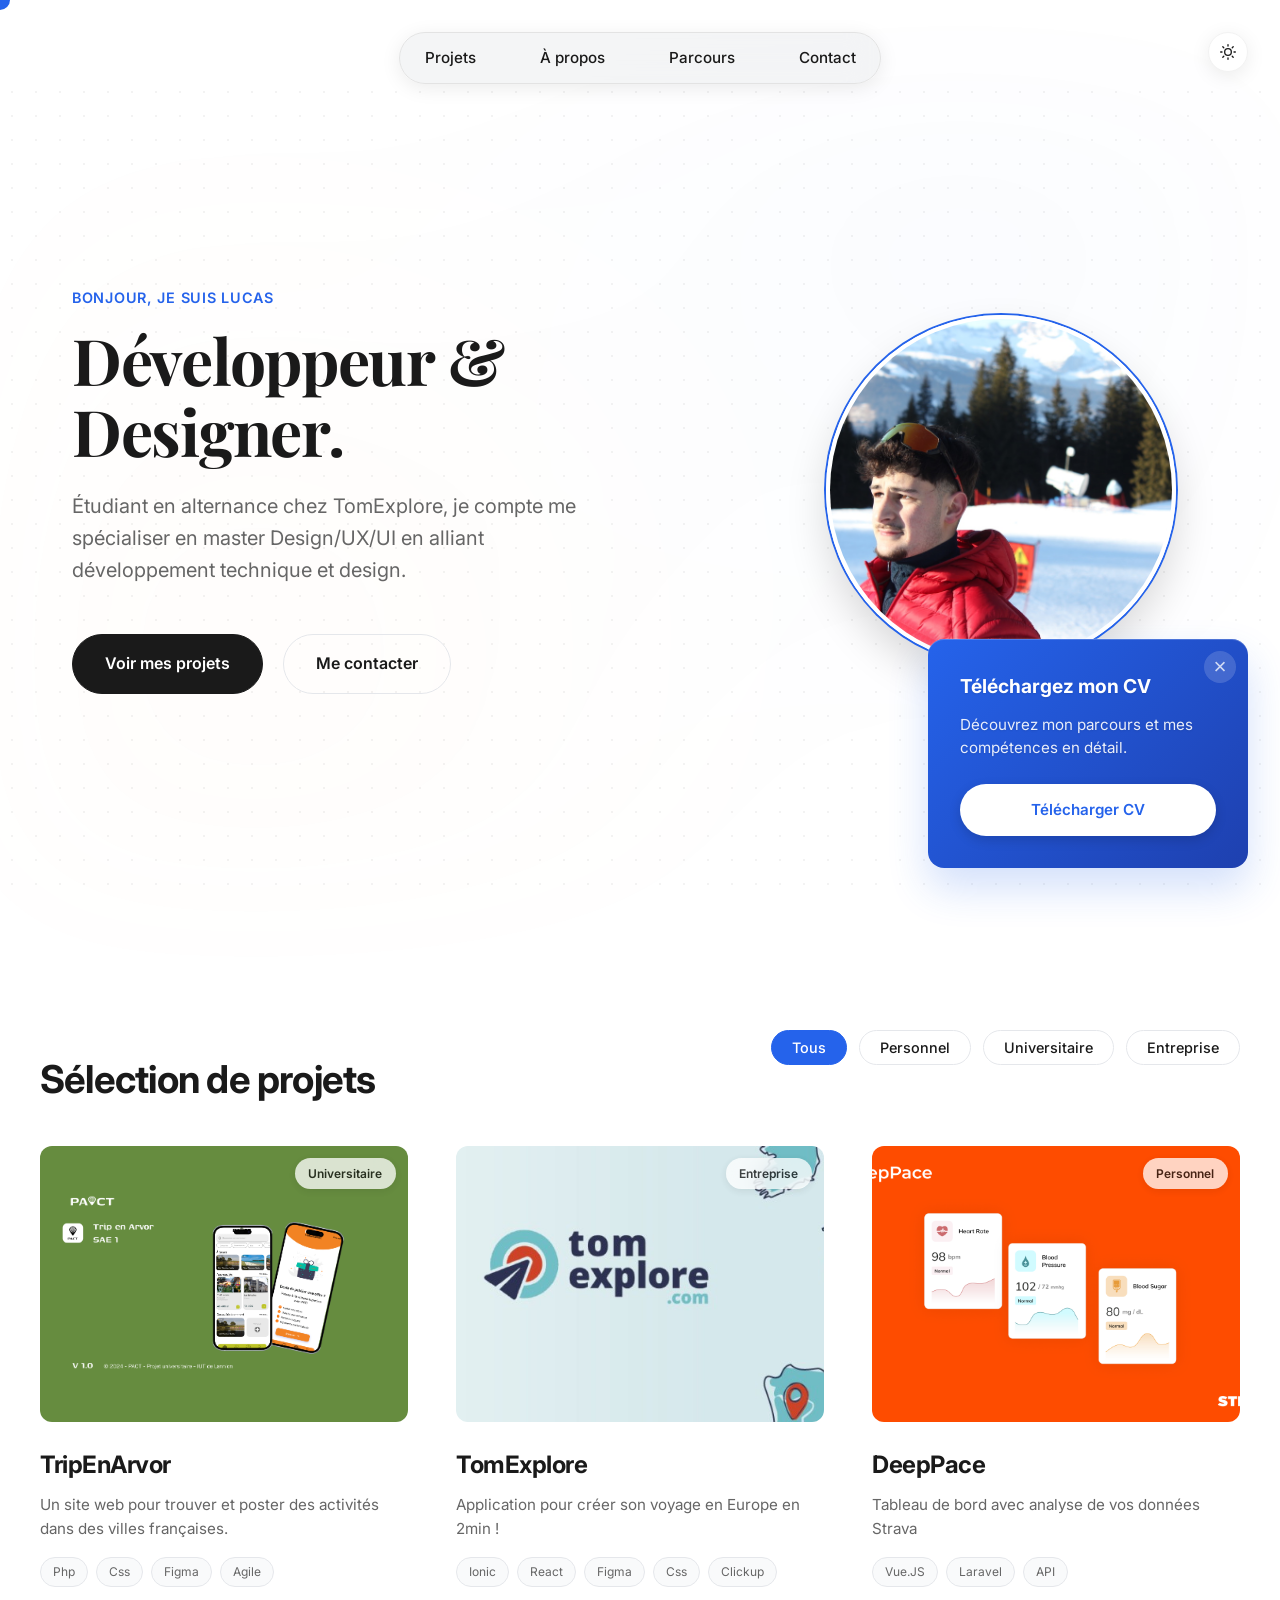
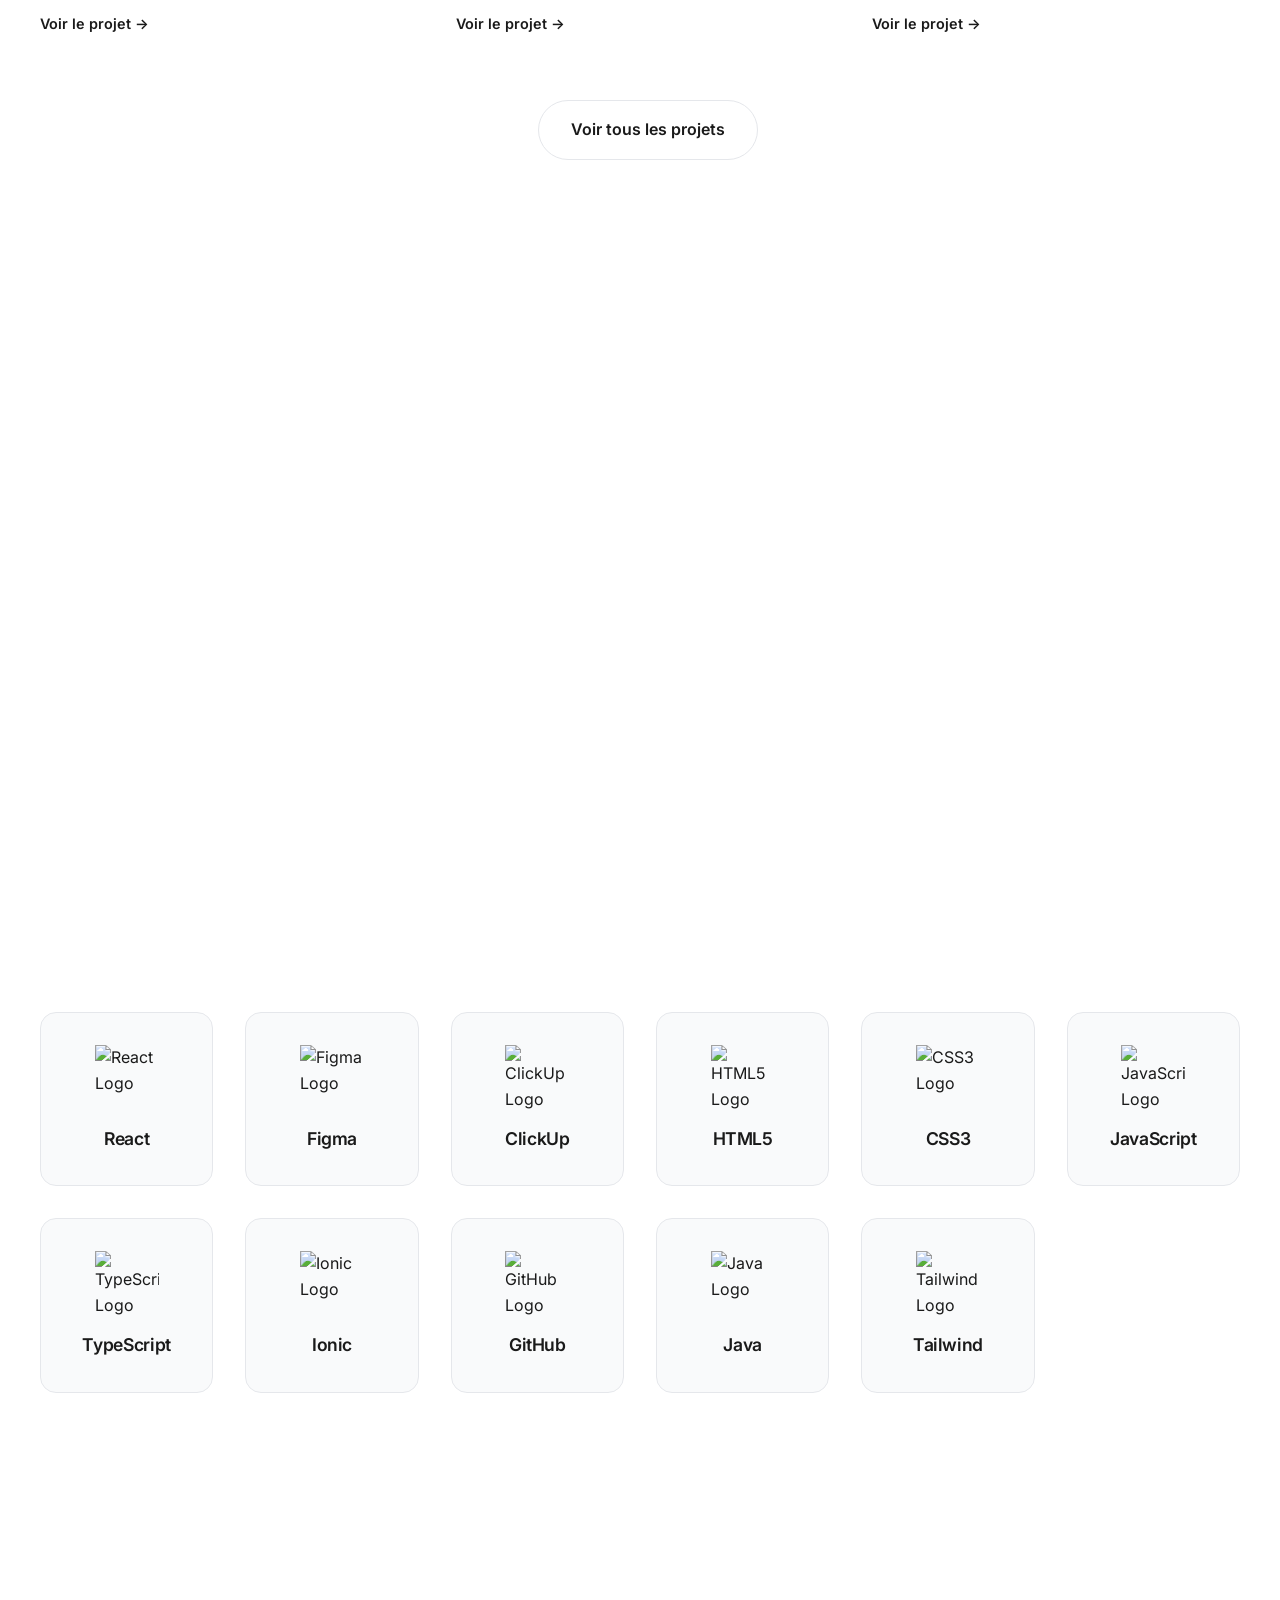
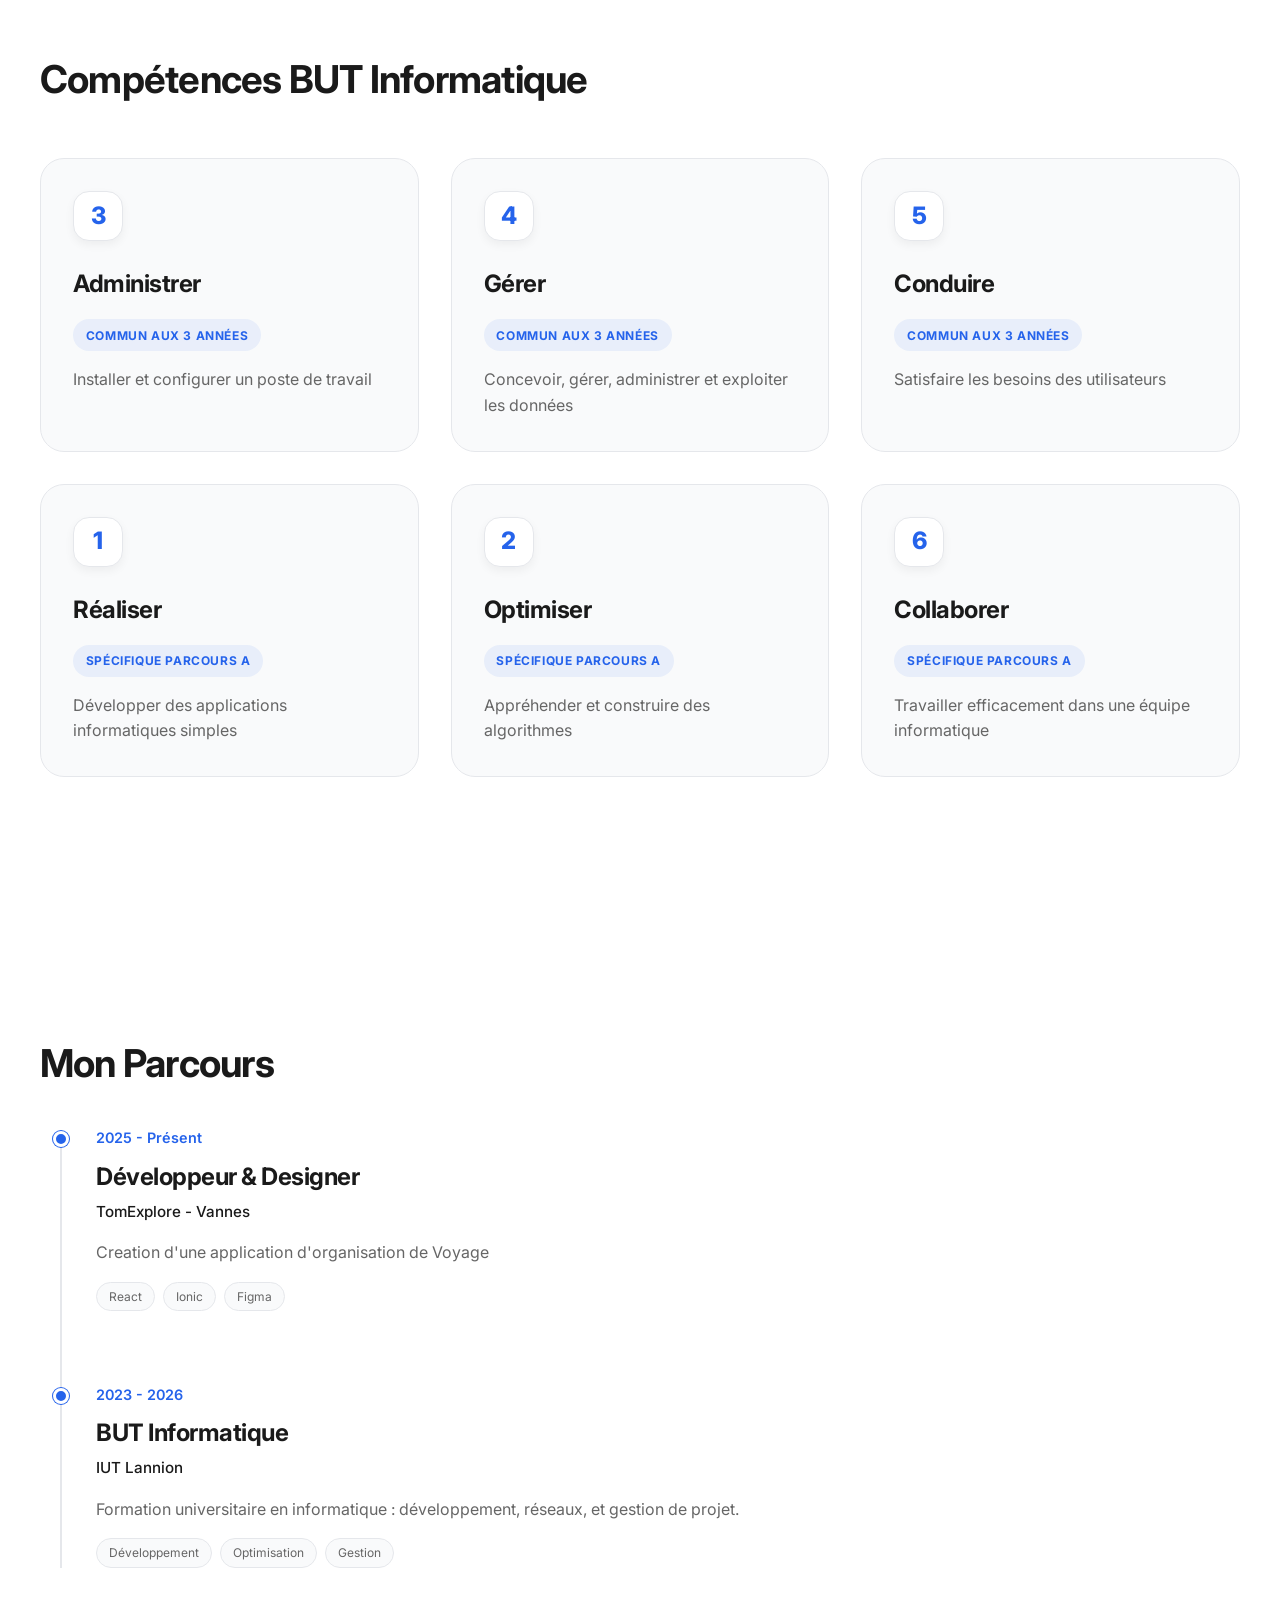
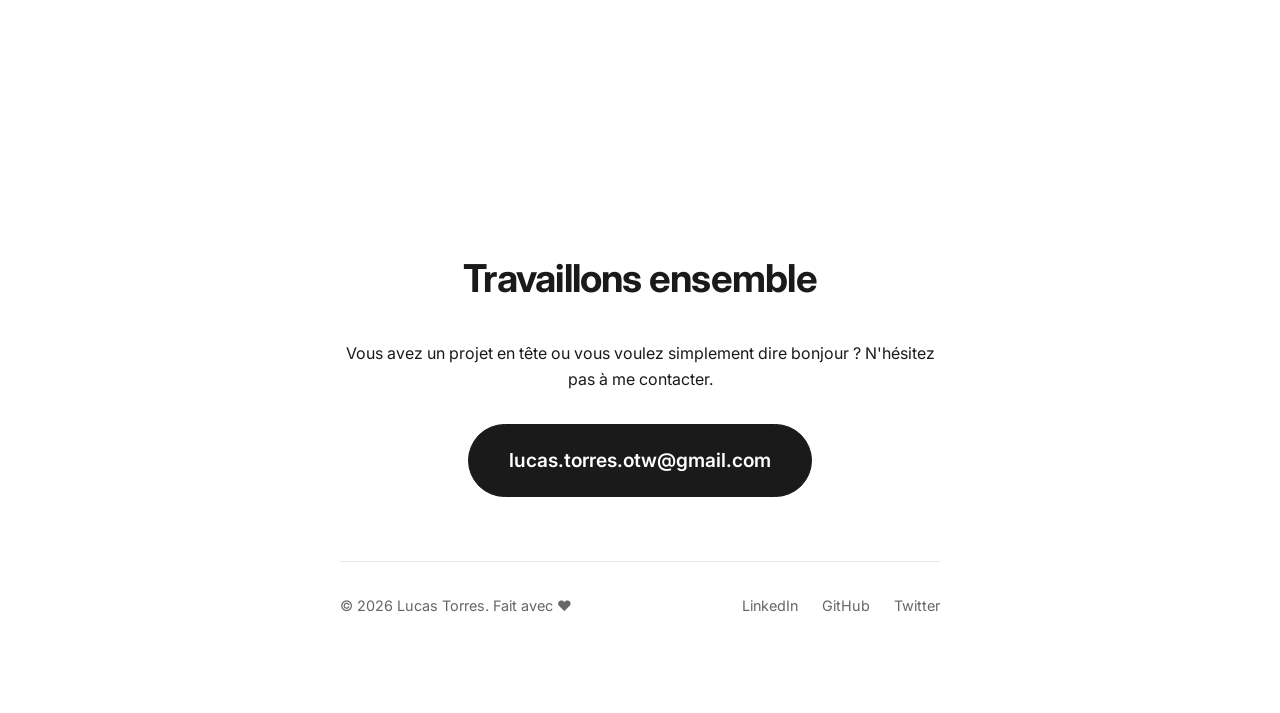
==== index.html @ 262f6d1f "ajout de nouveautes + competences" ====
<!DOCTYPE html>
<html lang="fr">

<head>
    <meta charset="UTF-8">
    <meta name="viewport" content="width=device-width, initial-scale=1.0">
    <title>Lucas Torres | Frontend Developer & Interface Designer</title>
    <meta name="description"
        content="Portfolio de Lucas Torres, Développeur Front-end et Designer d'Interfaces Humaines.">
    <link rel="stylesheet" href="styles.css">
    <link rel="preconnect" href="https://fonts.googleapis.com">
    <link rel="preconnect" href="https://fonts.gstatic.com" crossorigin>
    <link
        href="https://fonts.googleapis.com/css2?family=Inter:wght@300;400;600;700&family=Playfair+Display:wght@700&family=Montserrat:wght@400;500;600;700&display=swap"
        rel="stylesheet">
</head>

<body>
    <header class="header">
        <nav class="nav">
            <ul class="nav-links">
                <li><a href="#work">Projets</a></li>
                <li><a href="#about">À propos</a></li>
                <li><a href="#journey">Parcours</a></li>
                <li><a href="#contact">Contact</a></li>
            </ul>
        </nav>
        <a href="index.html" class="mobile-logo">Lucas Torres</a>
        <button class="theme-toggle" aria-label="Changer le thème">
            <svg width="16" height="16" viewBox="0 0 24 24" fill="none" stroke="currentColor" stroke-width="2"
                stroke-linecap="round" stroke-linejoin="round">
                <circle cx="12" cy="12" r="5"></circle>
                <line x1="12" y1="1" x2="12" y2="3"></line>
                <line x1="12" y1="21" x2="12" y2="23"></line>
                <line x1="4.22" y1="4.22" x2="5.64" y2="5.64"></line>
                <line x1="18.36" y1="18.36" x2="19.78" y2="19.78"></line>
                <line x1="1" y1="12" x2="3" y2="12"></line>
                <line x1="21" y1="12" x2="23" y2="12"></line>
                <line x1="4.22" y1="19.78" x2="5.64" y2="18.36"></line>
                <line x1="18.36" y1="5.64" x2="19.78" y2="4.22"></line>
            </svg>
        </button>
    </header>

    <main>
        <section class="hero">
            <div class="container">
                <div class="hero-grid">
                    <div class="hero-content fade-in-up">
                        <p class="subtitle">Bonjour, je suis Lucas</p>
                        <h1>Développeur & Designer.</h1>
                        <p class="description">
                            Étudiant en alternance chez TomExplore, je compte me spécialiser en master Design/UX/UI en alliant développement technique et design.
                        </p>
                        <div class="cta-group">
                            <a href="#work" class="btn btn-primary">Voir mes projets</a>
                            <a href="#contact" class="btn btn-outline">Me contacter</a>
                        </div>
                    </div>
                    <div class="hero-image fade-in-up">
                        <img src="images/photo1.jpeg" alt="Lucas Torres" loading="lazy">
                    </div>
                </div>
            </div>
        </section>

        <section id="work" class="work container section-padding">
            <div class="projects-header fade-in-on-scroll">
                <h2 class="section-title">Sélection de projets</h2>
                <div class="project-filters">
                    <button class="filter-btn active" data-filter="all">Tous</button>
                    <button class="filter-btn" data-filter="perso">Personnel</button>
                    <button class="filter-btn" data-filter="universitaire">Universitaire</button>
                    <button class="filter-btn" data-filter="entreprise">Entreprise</button>
                </div>
            </div>
            <div class="projects-grid">
                <!-- Les projets sont générés dynamiquement par script.js -->
            </div>
            <div class="view-all-projects">
                <a href="projects.html" class="btn btn-outline">Voir tous les projets</a>
            </div>
        </section>

        <section id="about" class="about container section-padding">
            <div class="about-content fade-in-on-scroll">
                <div class="about-text">
                    <h2 class="section-title">À propos</h2>
                    <p>
                        Étudiant en 3ᵉ année de BUT Informatique à l’IUT de Lannion | Passionné par le développement
                        web/applications et l’UX/UI design
                        Passionné par la création d’expériences digitales à la fois fonctionnelles et esthétiques, je me
                        spécialise dans le développement web et la conception d’interfaces utilisateur intuitives.
                    </p>
                    <p>
                        Grâce à mes projets académiques et personnels, j’ai développé une solide maîtrise de
                        technologies comme HTML, CSS, JavaScript, PHP, Java, SQL, ainsi que des outils tels que Figma et
                        Tailwind CSS.
                    </p>
                </div>
            </div>
        </section>

        <section id="skills" class="skills container section-padding">
            <h2 class="section-title fade-in-on-scroll">Les technologies</h2>
            <div class="skills-grid fade-in-on-scroll">
                <!-- React -->
                <div class="skill-card">
                    <div class="skill-icon">
                        <img src="https://cdn.simpleicons.org/react/2563eb" alt="React Logo">
                    </div>
                    <h3>React</h3>
                </div>

                <!-- Figma -->
                <div class="skill-card">
                    <div class="skill-icon">
                        <img src="https://cdn.simpleicons.org/figma/F24E1E" alt="Figma Logo">
                    </div>
                    <h3>Figma</h3>
                </div>

                <!-- ClickUp -->
                <div class="skill-card">
                    <div class="skill-icon">
                        <img src="https://cdn.simpleicons.org/clickup/7B68EE" alt="ClickUp Logo">
                    </div>
                    <h3>ClickUp</h3>
                </div>

                <!-- HTML5 -->
                <div class="skill-card">
                    <div class="skill-icon">
                        <img src="https://cdn.simpleicons.org/html5/E34F26" alt="HTML5 Logo">
                    </div>
                    <h3>HTML5</h3>
                </div>

                <!-- CSS3 -->
                <div class="skill-card">
                    <div class="skill-icon">
                        <img src="https://cdn.simpleicons.org/css/1572B6" alt="CSS3 Logo">
                    </div>
                    <h3>CSS3</h3>
                </div>

                <!-- JavaScript -->
                <div class="skill-card">
                    <div class="skill-icon">
                        <img src="https://cdn.simpleicons.org/javascript/F7DF1E" alt="JavaScript Logo">
                    </div>
                    <h3>JavaScript</h3>
                </div>

                <!-- TypeScript -->
                <div class="skill-card">
                    <div class="skill-icon">
                        <img src="https://cdn.simpleicons.org/typescript/3178C6" alt="TypeScript Logo">
                    </div>
                    <h3>TypeScript</h3>
                </div>

                <!-- Ionic -->
                <div class="skill-card">
                    <div class="skill-icon">
                        <img src="https://cdn.simpleicons.org/ionic/3880FF" alt="Ionic Logo">
                    </div>
                    <h3>Ionic</h3>
                </div>

                <!-- GitHub -->
                <div class="skill-card">
                    <div class="skill-icon">
                        <img src="https://cdn.simpleicons.org/github/181717" alt="GitHub Logo">
                    </div>
                    <h3>GitHub</h3>
                </div>

                <!-- Java -->
                <div class="skill-card">
                    <div class="skill-icon">
                        <img src="https://cdn.simpleicons.org/openjdk/5382A1" alt="Java Logo">
                    </div>
                    <h3>Java</h3>
                </div>

                <!-- Tailwind -->
                <div class="skill-card">
                    <div class="skill-icon">
                        <img src="https://cdn.simpleicons.org/tailwindcss/06B6D4" alt="Tailwind Logo">
                    </div>
                    <h3>Tailwind</h3>
                </div>
            </div>
        </section>

        <section id="but-competencies" class="but-competencies container section-padding">
            <h2 class="section-title fade-in-on-scroll">Compétences BUT Informatique</h2>
            <div class="but-competencies-grid fade-in-on-scroll">
                <div class="but-competency-card">
                    <div class="competency-number">3</div>
                    <h3>Administrer</h3>
                    <p class="competency-type">Commun aux 3 années</p>
                    <p>Installer et configurer un poste de travail</p>
                </div>

                <div class="but-competency-card">
                    <div class="competency-number">4</div>
                    <h3>Gérer</h3>
                    <p class="competency-type">Commun aux 3 années</p>
                    <p>Concevoir, gérer, administrer et exploiter les données</p>
                </div>

                <div class="but-competency-card">
                    <div class="competency-number">5</div>
                    <h3>Conduire</h3>
                    <p class="competency-type">Commun aux 3 années</p>
                    <p>Satisfaire les besoins des utilisateurs</p>
                </div>

                <div class="but-competency-card">
                    <div class="competency-number">1</div>
                    <h3>Réaliser</h3>
                    <p class="competency-type">Spécifique parcours A</p>
                    <p>Développer des applications informatiques simples</p>
                </div>

                <div class="but-competency-card">
                    <div class="competency-number">2</div>
                    <h3>Optimiser</h3>
                    <p class="competency-type">Spécifique parcours A</p>
                    <p>Appréhender et construire des algorithmes</p>
                </div>

                <div class="but-competency-card">
                    <div class="competency-number">6</div>
                    <h3>Collaborer</h3>
                    <p class="competency-type">Spécifique parcours A</p>
                    <p>Travailler efficacement dans une équipe informatique</p>
                </div>
            </div>
        </section>

        <section id="journey" class="journey container section-padding">
            <h2 class="section-title fade-in-on-scroll">Mon Parcours</h2>
            <div class="timeline fade-in-on-scroll">
                <div class="timeline-line"></div>

                <!-- Item 1: TomExplore -->
                <div class="timeline-item">
                    <div class="timeline-dot"></div>
                    <div class="timeline-date">2025 - Présent</div>
                    <div class="timeline-content">
                        <h3>Développeur & Designer</h3>
                        <span class="company">TomExplore - Vannes</span>
                        <p>Creation d'une application d'organisation de Voyage</p>
                        <div class="tags">
                            <span>React</span>
                            <span>Ionic</span>
                            <span>Figma</span>
                        </div>
                    </div>
                </div>

                <!-- Item 2: BUT Informatique -->
                <div class="timeline-item">
                    <div class="timeline-dot"></div>
                    <div class="timeline-date">2023 - 2026</div>
                    <div class="timeline-content">
                        <h3>BUT Informatique</h3>
                        <span class="company">IUT Lannion</span>
                        <p>Formation universitaire en informatique : développement, réseaux, et gestion de projet.</p>
                        <div class="tags">
                            <span>Développement</span>
                            <span>Optimisation</span>
                            <span>Gestion</span>
                        </div>
                    </div>
                </div>
            </div>
        </section>

        <section id="contact" class="contact container section-padding">
            <div class="contact-content fade-in-on-scroll">
                <h2 class="section-title">Travaillons ensemble</h2>
                <p>Vous avez un projet en tête ou vous voulez simplement dire bonjour ? N'hésitez pas à me contacter.
                </p>
                <a href="mailto:lucas.torres.otw@gmail.com"
                    class="btn btn-primary big-btn">lucas.torres.otw@gmail.com</a>

                <footer class="footer">
                    <p>&copy; 2026 Lucas Torres. Fait avec ♥️</p>
                    <div class="social-links">
                        <a href="https://www.linkedin.com/in/lucastorres14/">LinkedIn</a>
                        <a href="https://github.com/LucasOtw">GitHub</a>
                        <a href="https://x.com/_LuCaS_tS_">Twitter</a>
                    </div>
                </footer>
            </div>
        </section>
    </main>

    <!-- CV Download Popup -->
    <div class="cv-popup" id="cvPopup">
        <button class="cv-popup-close" id="cvPopupClose">&times;</button>
        <h4>Téléchargez mon CV</h4>
        <p>Découvrez mon parcours et mes compétences en détail.</p>
        <a href="LucasCv.pdf" download="Lucas_Torres_CV.pdf" class="btn btn-primary">Télécharger CV</a>
    </div>

    <script src="script.js"></script>
</body>

</html>
---- styles.css ----
:root {
    --bg-color: #ffffff;
    --text-color: #1a1a1a;
    --accent-color: #2563eb;
    --secondary-text: #666666;
    --card-bg: #f9fafb;
    --border-color: #e5e7eb;
    --font-sans: 'Inter', -apple-system, BlinkMacSystemFont, sans-serif;
    --font-serif: 'Playfair Display', serif;
    --container-width: 1200px;
    --transition-base: 0.3s cubic-bezier(0.25, 0.46, 0.45, 0.94);
}

[data-theme="dark"] {
    --bg-color: #0f172a;
    --text-color: #f1f5f9;
    --accent-color: #60a5fa;
    --secondary-text: #94a3b8;
    --card-bg: #1e293b;
    --border-color: #334155;
}

* {
    margin: 0;
    padding: 0;
    box-sizing: border-box;
}

html {
    scroll-behavior: smooth;
    font-size: 16px;
}

body {
    font-family: var(--font-sans);
    background-color: var(--bg-color);
    color: var(--text-color);
    line-height: 1.6;
    transition: background-color var(--transition-base), color var(--transition-base);
    overflow-x: hidden;
    position: relative;
    cursor: none;
}

.cursor {
    width: 20px;
    height: 20px;
    border-radius: 50%;
    background-color: var(--accent-color);
    position: fixed;
    pointer-events: none;
    z-index: 9999;
    transition: transform 0.1s ease;
    transform: translate(-50%, -50%);
}

.cursor-dot {
    width: 4px;
    height: 4px;
    border-radius: 50%;
    background-color: var(--accent-color);
    position: fixed;
    pointer-events: none;
    z-index: 9999;
    transform: translate(-50%, -50%);
}

a,
button,
.btn,
input,
textarea,
select {
    cursor: none !important;
}

.cv-popup {
    position: fixed;
    bottom: 2rem;
    right: 2rem;
    background: linear-gradient(135deg, var(--accent-color), #1e40af);
    border: none;
    border-radius: 16px;
    padding: 2rem;
    box-shadow:
        0 20px 40px rgba(37, 99, 235, 0.2),
        0 0 0 1px rgba(255, 255, 255, 0.1),
        inset 0 1px 0 rgba(255, 255, 255, 0.2);
    z-index: 1000;
    opacity: 0;
    transform: translateY(20px) scale(0.95);
    transition: opacity 0.4s cubic-bezier(0.25, 0.46, 0.45, 0.94),
        transform 0.4s cubic-bezier(0.25, 0.46, 0.45, 0.94);
    pointer-events: none;
    max-width: 320px;
    backdrop-filter: blur(10px);
}

.cv-popup.show {
    opacity: 1;
    transform: translateY(0) scale(1);
    pointer-events: auto;
    animation: popupPulse 3s ease-in-out infinite;
}

.cv-popup h4 {
    font-size: 1.2rem;
    margin-bottom: 0.75rem;
    color: white;
    font-weight: 700;
    text-shadow: 0 1px 2px rgba(0, 0, 0, 0.1);
}

.cv-popup p {
    font-size: 0.95rem;
    color: rgba(255, 255, 255, 0.9);
    margin-bottom: 1.5rem;
    line-height: 1.5;
    text-shadow: 0 1px 2px rgba(0, 0, 0, 0.1);
}

.cv-popup .btn {
    font-size: 0.95rem;
    padding: 0.875rem 1.75rem;
    display: block;
    text-align: center;
    background: white;
    color: var(--accent-color);
    border: none;
    font-weight: 600;
    box-shadow: 0 4px 12px rgba(0, 0, 0, 0.15);
    transition: all 0.3s ease;
}

.cv-popup .btn:hover {
    transform: translateY(-2px);
    box-shadow: 0 6px 20px rgba(0, 0, 0, 0.2);
}

.cv-popup-close {
    position: absolute;
    top: 0.75rem;
    right: 0.75rem;
    background: rgba(255, 255, 255, 0.2);
    border: none;
    color: white;
    cursor: none !important;
    font-size: 1.4rem;
    width: 32px;
    height: 32px;
    border-radius: 50%;
    display: flex;
    align-items: center;
    justify-content: center;
    opacity: 0.8;
    transition: all 0.2s ease;
    backdrop-filter: blur(10px);
}

.cv-popup-close:hover {
    opacity: 1;
    background: rgba(255, 255, 255, 0.3);
    transform: scale(1.1);
}

@keyframes popupPulse {

    0%,
    100% {
        box-shadow:
            0 20px 40px rgba(37, 99, 235, 0.2),
            0 0 0 1px rgba(255, 255, 255, 0.1),
            inset 0 1px 0 rgba(255, 255, 255, 0.2);
    }

    50% {
        box-shadow:
            0 20px 40px rgba(37, 99, 235, 0.3),
            0 0 0 1px rgba(255, 255, 255, 0.2),
            inset 0 1px 0 rgba(255, 255, 255, 0.3);
    }
}

h1,
h2,
h3,
.logo {
    font-weight: 700;
    letter-spacing: -0.02em;
}

h1 {
    font-family: var(--font-serif);
    font-size: clamp(2.5rem, 5vw, 4.5rem);
    line-height: 1.1;
    margin-bottom: 1.5rem;
}

h2 {
    font-size: clamp(2rem, 3vw, 2.5rem);
    margin-bottom: 2rem;
    margin-top: 4rem;
}

h3 {
    font-size: 1.5rem;
    margin-bottom: 0.5rem;
}


a {
    color: inherit;
    text-decoration: none;
    transition: color var(--transition-base);
}

ul {
    list-style: none;
}

/* Utility Classes */
.container {
    max-width: var(--container-width);
    margin: 0 auto;
    padding: 0 2rem;
}

.section-padding {
    padding: 6rem 0;
}

.btn {
    display: inline-block;
    padding: 1rem 2rem;
    border-radius: 50px;
    font-weight: 600;
    transition: transform var(--transition-base), box-shadow var(--transition-base);
    cursor: pointer;
}

.btn:hover {
    transform: translateY(-2px);
    box-shadow: 0 4px 12px rgba(0, 0, 0, 0.1);
}

.btn-primary {
    background-color: var(--text-color);
    color: var(--bg-color);
    border: 1px solid var(--text-color);
}

.btn-outline {
    background-color: transparent;
    border: 1px solid var(--border-color);
    margin-left: 1rem;
}

.btn-outline:hover {
    border-color: var(--text-color);
}


.header {
    position: fixed;
    top: 2rem;
    left: 0;
    width: 100%;
    display: flex;
    justify-content: center;
    align-items: center;
    z-index: 100;
    pointer-events: none;
}

.nav {
    display: flex;
    justify-content: center;
    align-items: center;
    gap: 2rem;
    padding: 0.75rem 0.56rem;
    background-color: rgba(217, 220, 224, 0.3);
    backdrop-filter: blur(16px);
    -webkit-backdrop-filter: blur(16px);
    border-radius: 50px;
    border: 1.9px solid #e3e3e3;
    box-shadow: 0px 4.06px 20.28px rgb(0 0 0 / 8%);
    pointer-events: auto;
    transition: transform var(--transition-base), background-color var(--transition-base), box-shadow var(--transition-base);
}

.theme-toggle {
    position: fixed;
    top: 2rem;
    right: 2rem;
    background: white;
    backdrop-filter: blur(16px);
    -webkit-backdrop-filter: blur(16px);
    border: 1.9px solid #f2f2f2;
    color: var(--text-color);
    cursor: pointer;
    width: 40px;
    height: 40px;
    display: flex;
    align-items: center;
    justify-content: center;
    border-radius: 50%;
    pointer-events: auto;
    transition: background-color var(--transition-base), transform var(--transition-base);
    box-shadow: 0px 4.06px 20.28px rgb(0 0 0 / 8%);
}

[data-theme="dark"] .nav {
    background-color: rgba(107, 114, 128, 0.3);
    box-shadow:
        0 4px 6px -1px rgba(0, 0, 0, 0.2),
        inset 0 0 0 1px rgba(255, 255, 255, 0.1);
}

[data-theme="dark"] .theme-toggle {
    background-color: rgba(15, 23, 42, 0.7);
    box-shadow:
        0 4px 6px -1px rgba(0, 0, 0, 0.2),
        inset 0 0 0 1px rgba(255, 255, 255, 0.05);
}

.theme-toggle:hover {
    background-color: rgba(255, 255, 255, 0.8);
    transform: scale(1.05);
}

[data-theme="dark"] .theme-toggle:hover {
    background-color: rgba(15, 23, 42, 0.8);
}

.nav-links {
    display: flex;
    gap: 2rem;
}

.nav-links a {
    font-size: 0.95rem;
    font-weight: 500;
    position: relative;
    padding: 0.5rem 1rem;
    border-radius: 20px;
    transition: background-color var(--transition-base), color var(--transition-base);
}

.nav-links a:hover {
    background-color: var(--accent-color);
    color: white;
}

.mobile-logo {
    display: none;
}

.hero {
    min-height: 100vh;
    display: flex;
    align-items: center;
    padding-top: 5rem;
    position: relative;
}

@keyframes bg-pulse {
    0% {
        transform: scale(1);
        opacity: 0.8;
    }

    100% {
        transform: scale(1.1);
        opacity: 0.9;
    }
}

.custom-shape-divider-bottom-1678901234 {
    position: absolute;
    bottom: 0;
    left: 0;
    width: 100%;
    overflow: hidden;
    line-height: 0;
    transform: rotate(180deg);
}

.custom-shape-divider-bottom-1678901234 svg {
    position: relative;
    display: block;
    width: calc(100% + 1.3px);
    height: 100px;
}

.custom-shape-divider-bottom-1678901234 .shape-fill {
    fill: var(--bg-color);
    opacity: 0.8;
}

[data-theme="dark"] .custom-shape-divider-bottom-1678901234 .shape-fill {
    fill: var(--bg-color);
}

.hero::before {
    content: '';
    position: absolute;
    top: 5rem;
    left: 0;
    width: 100%;
    height: calc(100% - 5rem);
    background-image: radial-gradient(var(--secondary-text) 1.5px, transparent 1.5px);
    background-size: 24px 24px;
    opacity: 0.08;
    z-index: -2;
    pointer-events: none;
}

.hero::after {
    content: '';
    position: absolute;
    top: 5rem;
    left: 0;
    width: 100%;
    height: calc(100% - 5rem);
    background:
        radial-gradient(circle at 75% 20%, rgba(37, 99, 235, 0.2) 0%, transparent 50%),
        radial-gradient(circle at 20% 70%, rgba(255, 170, 100, 0.25) 0%, transparent 50%);
    opacity: 0.1;
    z-index: -1;
    filter: blur(80px);
    animation: bg-pulse 8s ease-in-out infinite alternate;
    pointer-events: none;
}


.hero-grid {
    display: grid;
    grid-template-columns: 1fr 1fr;
    gap: 4rem;
    align-items: center;
}

.hero-content {
    max-width: 600px;
}

.hero-image {
    display: flex;
    justify-content: flex-end;
    align-items: center;
    animation: float 6s ease-in-out infinite;
    padding-right: 2rem;
}

.hero-image img {
    width: 350px;
    height: 350px;
    object-fit: cover;
    border-radius: 50%;
    border: 4px solid var(--bg-color);
    box-shadow:
        0 0 0 2px var(--accent-color),
        0 20px 40px rgba(0, 0, 0, 0.15);
    transition: transform 0.4s cubic-bezier(0.25, 0.46, 0.45, 0.94), box-shadow 0.4s ease;
}

.hero-image img:hover {
    transform: scale(1.02);
    box-shadow:
        0 0 0 4px var(--accent-color),
        0 30px 60px rgba(0, 0, 0, 0.2);
}

@keyframes float {
    0% {
        transform: translateY(0px);
    }

    50% {
        transform: translateY(-15px);
    }

    100% {
        transform: translateY(0px);
    }
}

.subtitle {
    color: var(--accent-color);
    font-weight: 600;
    margin-bottom: 1rem;
    text-transform: uppercase;
    letter-spacing: 0.05em;
    font-size: 0.9rem;
}

.description {
    font-size: 1.25rem;
    color: var(--secondary-text);
    max-width: 600px;
    margin-bottom: 3rem;
}

.projects-header {
    display: flex;
    justify-content: space-between;
    align-items: center;
    margin-bottom: 3rem;
    flex-wrap: wrap;
    gap: 1.5rem;
}

.projects-header .section-title {
    margin-bottom: 0;
    line-height: 1;
}

.project-filters {
    display: flex;
    gap: 0.75rem;
    flex-wrap: wrap;
}

.filter-btn {
    padding: 0.5rem 1.25rem;
    border-radius: 25px;
    border: 1px solid var(--border-color);
    background-color: transparent;
    color: var(--text-color);
    font-size: 0.9rem;
    font-weight: 500;
    cursor: pointer;
    transition: all var(--transition-base);
    font-family: var(--font-sans);
}

.filter-btn:hover {
    border-color: var(--accent-color);
    color: var(--accent-color);
}

.filter-btn.active {
    background-color: var(--accent-color);
    color: white;
    border-color: var(--accent-color);
}

.projects-grid {
    display: grid;
    grid-template-columns: repeat(auto-fill, minmax(300px, 1fr));
    gap: 3rem;
}

.project-card {
    position: relative;
    transition: opacity 0.3s ease, transform 0.3s ease;
}

.project-card.hidden {
    display: none;
}

.project-image {
    width: 100%;
    aspect-ratio: 4/3;
    overflow: hidden;
    border-radius: 12px;
    margin-bottom: 1.5rem;
    position: relative;
}

.project-image-link {
    display: block;
    text-decoration: none;
    color: inherit;
}

.project-image-link:hover .project-image img {
    transform: scale(1.05);
}

.project-badge {
    position: absolute;
    top: 0.75rem;
    right: 0.75rem;
    padding: 0.35rem 0.85rem;
    background-color: rgba(255, 255, 255, 0.95);
    backdrop-filter: blur(10px);
    border-radius: 20px;
    font-size: 0.75rem;
    font-weight: 600;
    color: var(--text-color);
    box-shadow: 0 2px 8px rgba(0, 0, 0, 0.1);
    opacity: 0.8;
    transition: opacity var(--transition-base);
}

[data-theme="dark"] .project-badge {
    background-color: rgba(30, 41, 59, 0.95);
    color: var(--text-color);
}

.project-card:hover .project-badge {
    opacity: 1;
}

.project-image img {
    width: 100%;
    height: 100%;
    object-fit: cover;
    transition: transform 0.6s cubic-bezier(0.22, 1, 0.36, 1);
}

.project-image img.img-tomexplore {
    object-position: 40% center;
}

.project-info h3 {
    margin-bottom: 0.5rem;
}

.project-info p {
    color: var(--secondary-text);
    font-size: 0.95rem;
    margin-bottom: 1rem;
}

.tags {
    display: flex;
    flex-wrap: wrap;
    gap: 0.5rem;
    margin-bottom: 1.5rem;
}

.tags span {
    font-size: 0.75rem;
    padding: 0.25rem 0.75rem;
    background-color: var(--card-bg);
    border: 1px solid var(--border-color);
    border-radius: 20px;
    color: var(--secondary-text);
}

.project-link {
    font-weight: 600;
    font-size: 0.9rem;
    display: inline-flex;
    align-items: center;
    gap: 0.5rem;
}

.project-link:hover {
    gap: 0.75rem;
}


.about-content {
    max-width: 800px;
}

.about-text p {
    color: var(--secondary-text);
}


.skills-grid {
    display: grid;
    grid-template-columns: repeat(auto-fit, minmax(150px, 1fr));
    gap: 2rem;
    margin-top: 2rem;
}

.skill-card {
    background-color: var(--card-bg);
    border: 1px solid var(--border-color);
    border-radius: 16px;
    padding: 2rem;
    display: flex;
    flex-direction: column;
    align-items: center;
    justify-content: center;
    gap: 1rem;
    transition: transform var(--transition-base), box-shadow var(--transition-base), border-color var(--transition-base);
}

.skill-card:hover {
    transform: translateY(-5px);
    box-shadow: 0 10px 30px -10px rgba(0, 0, 0, 0.1);
    border-color: var(--accent-color);
}

.skill-icon {
    width: 64px;
    height: 64px;
    display: flex;
    align-items: center;
    justify-content: center;
}

.skill-icon img {
    width: 100%;
    height: 100%;
    object-fit: contain;
    transition: transform 0.3s ease;
}

.skill-card:hover .skill-icon img {
    transform: scale(1.1);
}

.skill-card h3 {
    font-size: 1.1rem;
    margin-bottom: 0;
    font-weight: 600;
    color: var(--text-color);
}

.but-competencies-grid {
    display: grid;
    grid-template-columns: repeat(auto-fit, minmax(300px, 1fr));
    gap: 2rem;
    margin-top: 3rem;
}

.but-competency-card {
    background-color: var(--card-bg);
    border: 1px solid var(--border-color);
    border-radius: 24px;
    padding: 2rem;
    display: flex;
    flex-direction: column;
    gap: 1rem;
    transition: all 0.4s cubic-bezier(0.25, 0.46, 0.45, 0.94);
    position: relative;
    overflow: hidden;
    height: 100%;
}

/* Subtle gradient overlay on hover */
.but-competency-card::after {
    content: '';
    position: absolute;
    top: 0;
    left: 0;
    width: 100%;
    height: 100%;
    background: linear-gradient(135deg, transparent 0%, rgba(37, 99, 235, 0.03) 100%);
    opacity: 0;
    transition: opacity 0.4s ease;
    pointer-events: none;
}

.but-competency-card:hover {
    transform: translateY(-8px);
    box-shadow: 0 20px 40px -10px rgba(0, 0, 0, 0.1);
    border-color: var(--accent-color);
}

.but-competency-card:hover::after {
    opacity: 1;
}

.competency-number {
    width: 50px;
    height: 50px;
    border-radius: 16px;
    background-color: var(--bg-color);
    color: var(--accent-color);
    display: flex;
    align-items: center;
    justify-content: center;
    font-size: 1.5rem;
    font-weight: 800;
    box-shadow: 0 4px 10px rgba(0, 0, 0, 0.05);
    border: 1px solid var(--border-color);
    margin-bottom: 0.5rem;
    transition: all 0.3s ease;
}

.but-competency-card:hover .competency-number {
    background-color: var(--accent-color);
    color: white;
    border-color: var(--accent-color);
    transform: scale(1.1);
    box-shadow: 0 10px 20px rgba(37, 99, 235, 0.2);
}

.but-competency-card h3 {
    font-size: 1.5rem;
    margin-bottom: 0;
    font-weight: 700;
    color: var(--text-color);
    letter-spacing: -0.02em;
}

.competency-type {
    display: inline-flex;
    align-items: center;
    font-size: 0.75rem;
    font-weight: 700;
    color: var(--accent-color);
    text-transform: uppercase;
    letter-spacing: 0.05em;
    background-color: rgba(37, 99, 235, 0.08);
    padding: 0.4rem 0.8rem;
    border-radius: 50px;
    align-self: flex-start;
}

[data-theme="dark"] .competency-type {
    background-color: rgba(96, 165, 250, 0.15);
}

.but-competency-card > p:last-child {
    color: var(--secondary-text);
    font-size: 1rem;
    line-height: 1.6;
    margin: 0;
}

.timeline {
    position: relative;
    max-width: 800px;
    margin: 0;
    padding: 0;
}

.timeline-line {
    position: absolute;
    left: 20px;
    top: 5px;
    bottom: 0;
    width: 2px;
    background-color: var(--border-color);
}

.timeline-item {
    position: relative;
    padding-left: 3.5rem;
    padding-bottom: 3rem;
}

.timeline-item:last-child {
    padding-bottom: 0;
}

.timeline-dot {
    position: absolute;
    left: 13px;
    top: 5px;
    width: 16px;
    height: 16px;
    background-color: var(--accent-color);
    border-radius: 50%;
    border: 3px solid var(--bg-color);
    box-shadow: 0 0 0 1px var(--accent-color);
    z-index: 1;
}

.timeline-date {
    font-size: 0.9rem;
    font-weight: 600;
    color: var(--accent-color);
    margin-bottom: 0.5rem;
}

.timeline-content h3 {
    margin-bottom: 0.25rem;
}

.timeline-content .company {
    display: block;
    font-size: 0.95rem;
    font-weight: 500;
    color: var(--text-color);
    margin-bottom: 1rem;
}

.timeline-content p {
    color: var(--secondary-text);
    margin-bottom: 1rem;
}


.contact-content {
    text-align: center;
    max-width: 600px;
    margin: 0 auto;
}

.big-btn {
    font-size: 1.2rem;
    padding: 1.25rem 2.5rem;
    margin: 2rem 0 4rem;
}


.footer {
    border-top: 1px solid var(--border-color);
    padding-top: 2rem;
    display: flex;
    justify-content: space-between;
    align-items: center;
    width: 100%;
    color: var(--secondary-text);
    font-size: 0.9rem;
}

.social-links {
    display: flex;
    gap: 1.5rem;
}


.fade-in-up {
    animation: fadeInUp 0.8s ease-out forwards;
    opacity: 0;
    transform: translateY(20px);
}

@keyframes fadeInUp {
    to {
        opacity: 1;
        transform: translateY(0);
    }
}

.fade-in-on-scroll {
    opacity: 0;
    transform: translateY(30px);
    transition: opacity 0.6s ease-out, transform 0.6s ease-out;
}

.fade-in-on-scroll.is-visible {
    opacity: 1;
    transform: translateY(0);
}

.back-link {
    display: inline-block;
    margin-bottom: 1rem;
    font-weight: 500;
    color: var(--secondary-text);
}

.back-link:hover {
    color: var(--accent-color);
}


.view-all-projects {
    text-align: center;
    margin-top: 4rem;
}

.projects-header-section {
    padding-top: 8rem;
}

.projects-main-title {
    margin-top: 1rem;
}

.projects-grid-offset {
    margin-top: 4rem;
}

.img-hue-1 {
    filter: hue-rotate(90deg);
}

.img-hue-2 {
    filter: hue-rotate(180deg);
}

/* ===========================================
   MOBILE RESPONSIVE - OPTIMISATION COMPLETE
   =========================================== */

/* Désactiver le curseur custom sur les écrans tactiles */
@media (hover: none) and (pointer: coarse) {
    body {
        cursor: auto;
    }

    .cursor,
    .cursor-dot {
        display: none !important;
    }

    a,
    button,
    .btn,
    input,
    textarea,
    select {
        cursor: auto !important;
    }
}

/* Tablettes et petits écrans */
@media (max-width: 968px) {
    .container {
        padding: 0 1.5rem;
    }

    .hero-grid {
        grid-template-columns: 1fr;
        gap: 3rem;
    }

    .hero-image {
        justify-content: center;
        padding-right: 0;
        order: -1;
    }

    .projects-grid {
        grid-template-columns: repeat(auto-fill, minmax(280px, 1fr));
        gap: 2rem;
    }

    .skills-grid {
        grid-template-columns: repeat(auto-fit, minmax(120px, 1fr));
        gap: 1rem;
    }
}

/* Mobile - Styles principaux */
@media (max-width: 768px) {

    /* === TYPOGRAPHIE === */
    html {
        font-size: 15px;
    }

    h1 {
        font-size: 2.2rem;
        line-height: 1.15;
    }

    h2 {
        font-size: 1.75rem;
        margin-bottom: 1.5rem;
    }

    h3 {
        font-size: 1.25rem;
    }

    .description {
        font-size: 1.1rem;
        margin-bottom: 2rem;
    }

    /* === CONTAINER & MARGES === */
    .container {
        padding: 0 2rem;
    }



    /* === NAVIGATION MOBILE === */
    .header {
        top: 1rem;
        padding: 0 1rem;
        display: flex;
        justify-content: space-between;
        align-items: center;
    }

    .nav {
        display: none;
    }

    .nav-links {
        display: none;
    }

    .mobile-logo {
        position: fixed;
        top: 1rem;
        left: 1rem;
        background: white;
        backdrop-filter: blur(16px);
        -webkit-backdrop-filter: blur(16px);
        border: 1.9px solid #f2f2f2;
        color: var(--text-color);
        cursor: pointer;
        width: auto;
        min-width: 44px;
        height: 44px;
        display: flex;
        align-items: center;
        justify-content: center;
        border-radius: 25px;
        pointer-events: auto;
        transition: background-color var(--transition-base), transform var(--transition-base);
        box-shadow: 0px 4.06px 20.28px rgb(0 0 0 / 8%);
        padding: 0.5rem 1rem;
        font-family: 'Montserrat', sans-serif;
        font-weight: 600;
        font-size: 0.75rem;
        text-decoration: none;
    }

    [data-theme="dark"] .mobile-logo {
        background-color: rgba(15, 23, 42, 0.7);
        box-shadow:
            0 4px 6px -1px rgba(0, 0, 0, 0.2),
            inset 0 0 0 1px rgba(255, 255, 255, 0.05);
    }

    .mobile-logo:hover {
        background-color: rgba(255, 255, 255, 0.8);
        transform: scale(1.05);
    }

    [data-theme="dark"] .mobile-logo:hover {
        background-color: rgba(15, 23, 42, 0.8);
    }

    .theme-toggle {
        top: 1rem;
        right: 1rem;
        width: 44px;
        height: 44px;
    }

    /* === HERO SECTION === */
    .hero {
        min-height: auto;
        padding-top: 6rem;
        padding-bottom: 3rem;
    }

    .hero-grid {
        grid-template-columns: 1fr;
        gap: 2rem;
        text-align: center;
    }

    .hero-content {
        max-width: 100%;
        order: 1;
    }

    .hero-image {
        justify-content: center;
        padding-right: 0;
        order: 0;
    }

    .hero-image img {
        width: 180px;
        height: 180px;
    }

    .subtitle {
        font-size: 0.85rem;
    }

    /* === CTA BUTTONS === */
    .cta-group {
        display: flex;
        flex-direction: column;
        gap: 0.75rem;
        align-items: center;
    }

    .btn {
        padding: 0.875rem 1.75rem;
        font-size: 0.95rem;
        width: 100%;
        max-width: 280px;
        text-align: center;
    }

    .btn-outline {
        margin-left: 0;
    }

    .big-btn {
        font-size: 1rem;
        padding: 1rem 1.5rem;
        margin: 1.5rem 0 2.5rem;
        word-break: break-all;
    }

    /* === PROJECTS SECTION === */
    .projects-header {
        flex-direction: column;
        align-items: flex-start;
        gap: 1rem;
        margin-bottom: 2rem;
    }

    .project-filters {
        display: flex;
        flex-wrap: nowrap;
        width: 100%;
        overflow-x: auto;
        padding-bottom: 0.75rem;
        gap: 0.5rem;
        -webkit-overflow-scrolling: touch;
        scrollbar-width: none;
        -ms-overflow-style: none;
    }

    .project-filters::-webkit-scrollbar {
        display: none;
    }

    .filter-btn {
        padding: 0.5rem 1rem;
        font-size: 0.85rem;
        white-space: nowrap;
        flex-shrink: 0;
    }

    .projects-grid {
        grid-template-columns: 1fr;
        gap: 2rem;
    }

    .project-image {
        border-radius: 10px;
        margin-bottom: 1rem;
    }

    .project-info h3 {
        font-size: 1.2rem;
    }

    .project-info p {
        font-size: 0.9rem;
    }

    .tags {
        gap: 0.4rem;
        margin-bottom: 1rem;
    }

    .tags span {
        font-size: 0.7rem;
        padding: 0.2rem 0.6rem;
    }

    .view-all-projects {
        margin-top: 2.5rem;
    }

    /* === SKILLS SECTION === */
    .skills-grid {
        grid-template-columns: repeat(3, 1fr);
        gap: 0.75rem;
    }

    .skill-card {
        padding: 1rem;
        border-radius: 12px;
    }

    .skill-icon {
        width: 40px;
        height: 40px;
    }

    .skill-card h3 {
        font-size: 0.8rem;
    }

    /* === BUT COMPETENCIES === */
    .but-competencies-grid {
        grid-template-columns: 1fr;
        gap: 1.25rem;
    }

    .but-competency-card {
        padding: 1.5rem;
        border-radius: 12px;
    }

    .competency-number {
        width: 40px;
        height: 40px;
        font-size: 1.25rem;
        border-radius: 10px;
    }

    .but-competency-card h3 {
        font-size: 1.2rem;
    }

    .competency-type {
        font-size: 0.75rem;
    }

    .but-competency-card > p:last-child {
        font-size: 0.9rem;
    }

    /* === TIMELINE / PARCOURS === */
    .timeline {
        padding-left: 0;
    }

    .timeline-line {
        left: 12px;
    }

    .timeline-dot {
        left: 5px;
        width: 14px;
        height: 14px;
    }

    .timeline-item {
        padding-left: 2.5rem;
        padding-bottom: 2rem;
    }

    .timeline-date {
        font-size: 0.85rem;
    }

    .timeline-content h3 {
        font-size: 1.1rem;
    }

    .timeline-content .company {
        font-size: 0.9rem;
    }

    .timeline-content p {
        font-size: 0.9rem;
    }

    /* === CONTACT & FOOTER === */
    .contact-content {
        padding: 0;
    }

    .footer {
        flex-direction: column;
        gap: 1rem;
        text-align: center;
        padding-top: 1.5rem;
    }

    .social-links {
        justify-content: center;
        gap: 1.25rem;
    }

    /* === CV POPUP === */
    .cv-popup {
        bottom: 1rem;
        right: 1rem;
        left: 1rem;
        max-width: none;
        padding: 1.5rem;
        border-radius: 12px;
    }

    .cv-popup h4 {
        font-size: 1.1rem;
        padding-right: 2rem;
    }

    .cv-popup p {
        font-size: 0.9rem;
        margin-bottom: 1rem;
    }

    .cv-popup .btn {
        padding: 0.75rem 1.25rem;
        font-size: 0.9rem;
        width: 80%;
        margin: 0 auto;
        display: block;
    }

    .cv-popup-close {
        top: 0.5rem;
        right: 0.5rem;
        width: 36px;
        height: 36px;
    }

    /* === PROJECTS PAGE === */
    .projects-header-section {
        padding-top: 6rem;
    }

    .projects-main-title {
        margin-top: 0.75rem;
    }

    .projects-grid-offset {
        margin-top: 2.5rem;
    }

    .back-link {
        font-size: 0.9rem;
    }


    .project-header-content {
        margin-bottom: 2rem;
    }

    .project-category-badge {
        font-size: 0.75rem;
        padding: 0.4rem 0.8rem;
    }

    .project-title {
        font-size: 1.8rem;
    }

    .project-banner-image {
        border-radius: 12px;
        margin-bottom: 2rem;
    }

    .project-banner-image img {
        max-height: 300px;
    }

    .project-main-info h2 {
        font-size: 1.4rem;
    }

    .project-long-description {
        font-size: 1rem;
        line-height: 1.7;
        margin-bottom: 2rem;
    }

    .project-features {
        padding: 1.5rem;
        border-radius: 12px;
    }

    .project-features h3 {
        font-size: 1.15rem;
        margin-bottom: 1rem;
    }

    .project-features-list li {
        font-size: 0.95rem;
        margin-bottom: 0.75rem;
    }

    .project-technologies {
        margin-top: 2rem;
    }

    .project-technologies h3 {
        font-size: 1.15rem;
    }

    .tech-grid {
        grid-template-columns: repeat(3, 1fr);
        gap: 0.75rem;
    }

    .tech-card {
        padding: 1rem;
        border-radius: 10px;
    }

    .tech-icon {
        width: 36px;
        height: 36px;
    }

    .tech-card h3 {
        font-size: 0.75rem;
    }

    .sidebar-links {
        gap: 0.75rem;
    }

    .minimal-link {
        padding: 0.875rem;
        border-radius: 12px;
    }

    .link-icon {
        width: 38px;
        height: 38px;
        font-size: 1rem;
    }

    .link-title {
        font-size: 0.9rem;
    }

    .link-subtitle {
        font-size: 0.75rem;
    }
}

/* Très petits écrans (< 375px) */
@media (max-width: 375px) {
    .container {
        padding: 0 1.5rem;
    }

    h1 {
        font-size: 1.9rem;
    }

    .hero-image img {
        width: 150px;
        height: 150px;
    }

    .skills-grid {
        grid-template-columns: repeat(2, 1fr);
    }

    .tech-grid {
        grid-template-columns: repeat(2, 1fr);
    }

    .btn {
        padding: 0.75rem 1.25rem;
        font-size: 0.9rem;
    }
}

/* Project Details Page Styles */
.project-details-section {
    padding-top: 8rem;
}

@media (max-width: 768px) {
    .project-details-section {
        padding-top: 3rem;
    }
}

.project-header-content {
    margin-bottom: 3rem;
    max-width: 800px;
}

.project-category-badge {
    display: inline-block;
    padding: 0.5rem 1rem;
    background-color: var(--accent-color);
    color: white;
    border-radius: 50px;
    font-size: 0.85rem;
    font-weight: 600;
    margin-bottom: 1rem;
    text-transform: uppercase;
    letter-spacing: 0.05em;
}

.project-title {
    font-size: clamp(2.5rem, 5vw, 4rem);
    line-height: 1.1;
    margin-bottom: 1.5rem;
    font-family: var(--font-serif);
}

.project-tags {
    display: flex;
    flex-wrap: wrap;
    gap: 0.75rem;
    margin-top: 1rem;
}

.project-tags span {
    font-size: 0.85rem;
    padding: 0.35rem 1rem;
    background-color: var(--card-bg);
    border: 1px solid var(--border-color);
    border-radius: 20px;
    color: var(--secondary-text);
}

.project-banner-image {
    width: 100%;
    border-radius: 16px;
    overflow: hidden;
    margin-bottom: 4rem;
    box-shadow: 0 20px 40px rgba(0, 0, 0, 0.1);
    background-color: var(--card-bg);
}

.project-banner-image img {
    width: 100%;
    height: auto;
    display: block;
    object-fit: cover;
    max-height: 600px;
}

.project-content-grid {
    display: grid;
    grid-template-columns: 2fr 1fr;
    gap: 4rem;
    align-items: start;
}

.project-main-info h2 {
    font-size: 1.8rem;
    margin-bottom: 1.5rem;
}

.project-long-description {
    font-size: 1.1rem;
    line-height: 1.8;
    color: var(--secondary-text);
    margin-bottom: 3rem;
}

.project-features {
    background-color: var(--card-bg);
    padding: 2.5rem;
    border-radius: 16px;
    border: 1px solid var(--border-color);
}

.project-features h3 {
    margin-bottom: 1.5rem;
    font-size: 1.3rem;
}

.project-features-list {
    list-style: none;
    padding: 0;
}

.project-features-list li {
    position: relative;
    padding-left: 1.5rem;
    margin-bottom: 1rem;
    color: var(--secondary-text);
}

.project-features-list li::before {
    content: '•';
    position: absolute;
    left: 0;
    color: var(--accent-color);
    font-weight: bold;
}

.project-technologies {
    margin-top: 3rem;
}

.project-technologies h3 {
    margin-bottom: 1.5rem;
    font-size: 1.3rem;
}

.tech-grid {
    display: grid;
    grid-template-columns: repeat(auto-fill, minmax(120px, 1fr));
    gap: 1.5rem;
}

.tech-card {
    background-color: var(--card-bg);
    border: 1px solid var(--border-color);
    border-radius: 12px;
    padding: 1.5rem;
    display: flex;
    flex-direction: column;
    align-items: center;
    justify-content: center;
    gap: 1rem;
    transition: all var(--transition-base);
}

.tech-card:hover {
    transform: translateY(-5px);
    border-color: var(--accent-color);
    box-shadow: 0 5px 15px rgba(0, 0, 0, 0.05);
}

.tech-icon {
    width: 48px;
    height: 48px;
    display: flex;
    align-items: center;
    justify-content: center;
}

.tech-icon img {
    width: 100%;
    height: 100%;
    object-fit: contain;
    transition: transform 0.3s ease;
}

.tech-card:hover .tech-icon img {
    transform: scale(1.1);
}

.tech-card h3 {
    font-size: 0.9rem;
    margin: 0;
    font-weight: 500;
    color: var(--text-color);
}

.project-sidebar {
    position: sticky;
    top: 8rem;
}

.sidebar-links {
    display: flex;
    flex-direction: column;
    gap: 1rem;
}

.minimal-link {
    display: flex;
    align-items: center;
    gap: 1rem;
    padding: 1rem;
    background-color: var(--card-bg);
    border: 1px solid var(--border-color);
    border-radius: 16px;
    transition: all var(--transition-base);
    color: var(--text-color);
    text-decoration: none;
}

.minimal-link:hover {
    border-color: var(--accent-color);
    transform: translateX(5px);
    background-color: var(--bg-color);
    box-shadow: 0 4px 12px rgba(0, 0, 0, 0.05);
}

.link-icon {
    width: 42px;
    height: 42px;
    display: flex;
    align-items: center;
    justify-content: center;
    background-color: var(--bg-color);
    border-radius: 50%;
    border: 1px solid var(--border-color);
    color: var(--text-color);
    font-size: 1.1rem;
    transition: all var(--transition-base);
}

.minimal-link:hover .link-icon {
    color: var(--accent-color);
    border-color: var(--accent-color);
    background-color: var(--card-bg);
}

.link-text {
    display: flex;
    flex-direction: column;
}

.link-title {
    font-weight: 600;
    font-size: 0.95rem;
    color: var(--text-color);
}

.link-subtitle {
    font-size: 0.8rem;
    color: var(--secondary-text);
}

@media (max-width: 968px) {
    .project-content-grid {
        grid-template-columns: 1fr;
        gap: 3rem;
    }

    .project-sidebar {
        position: static;
        order: -1;
        /* Mettre les liens avant la description sur mobile */
    }

    .project-banner-image {
        margin-bottom: 3rem;
    }
}
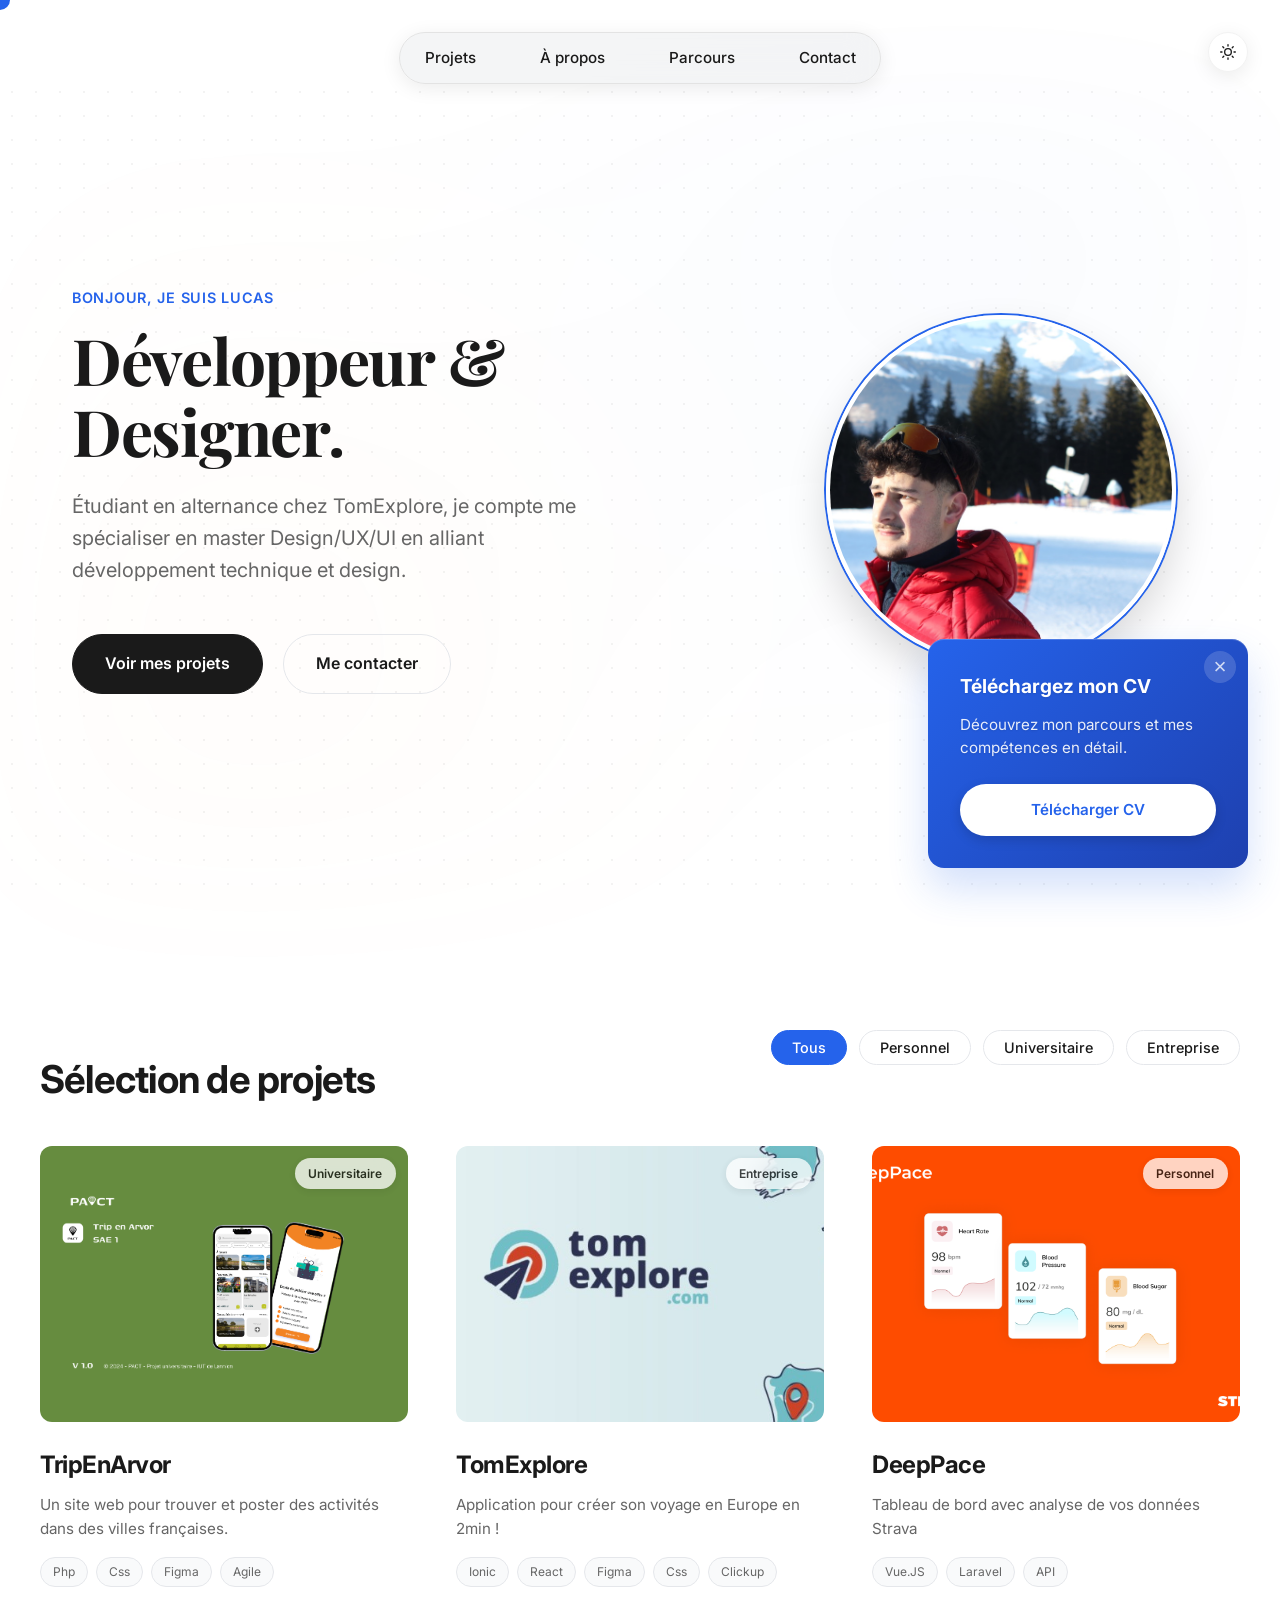
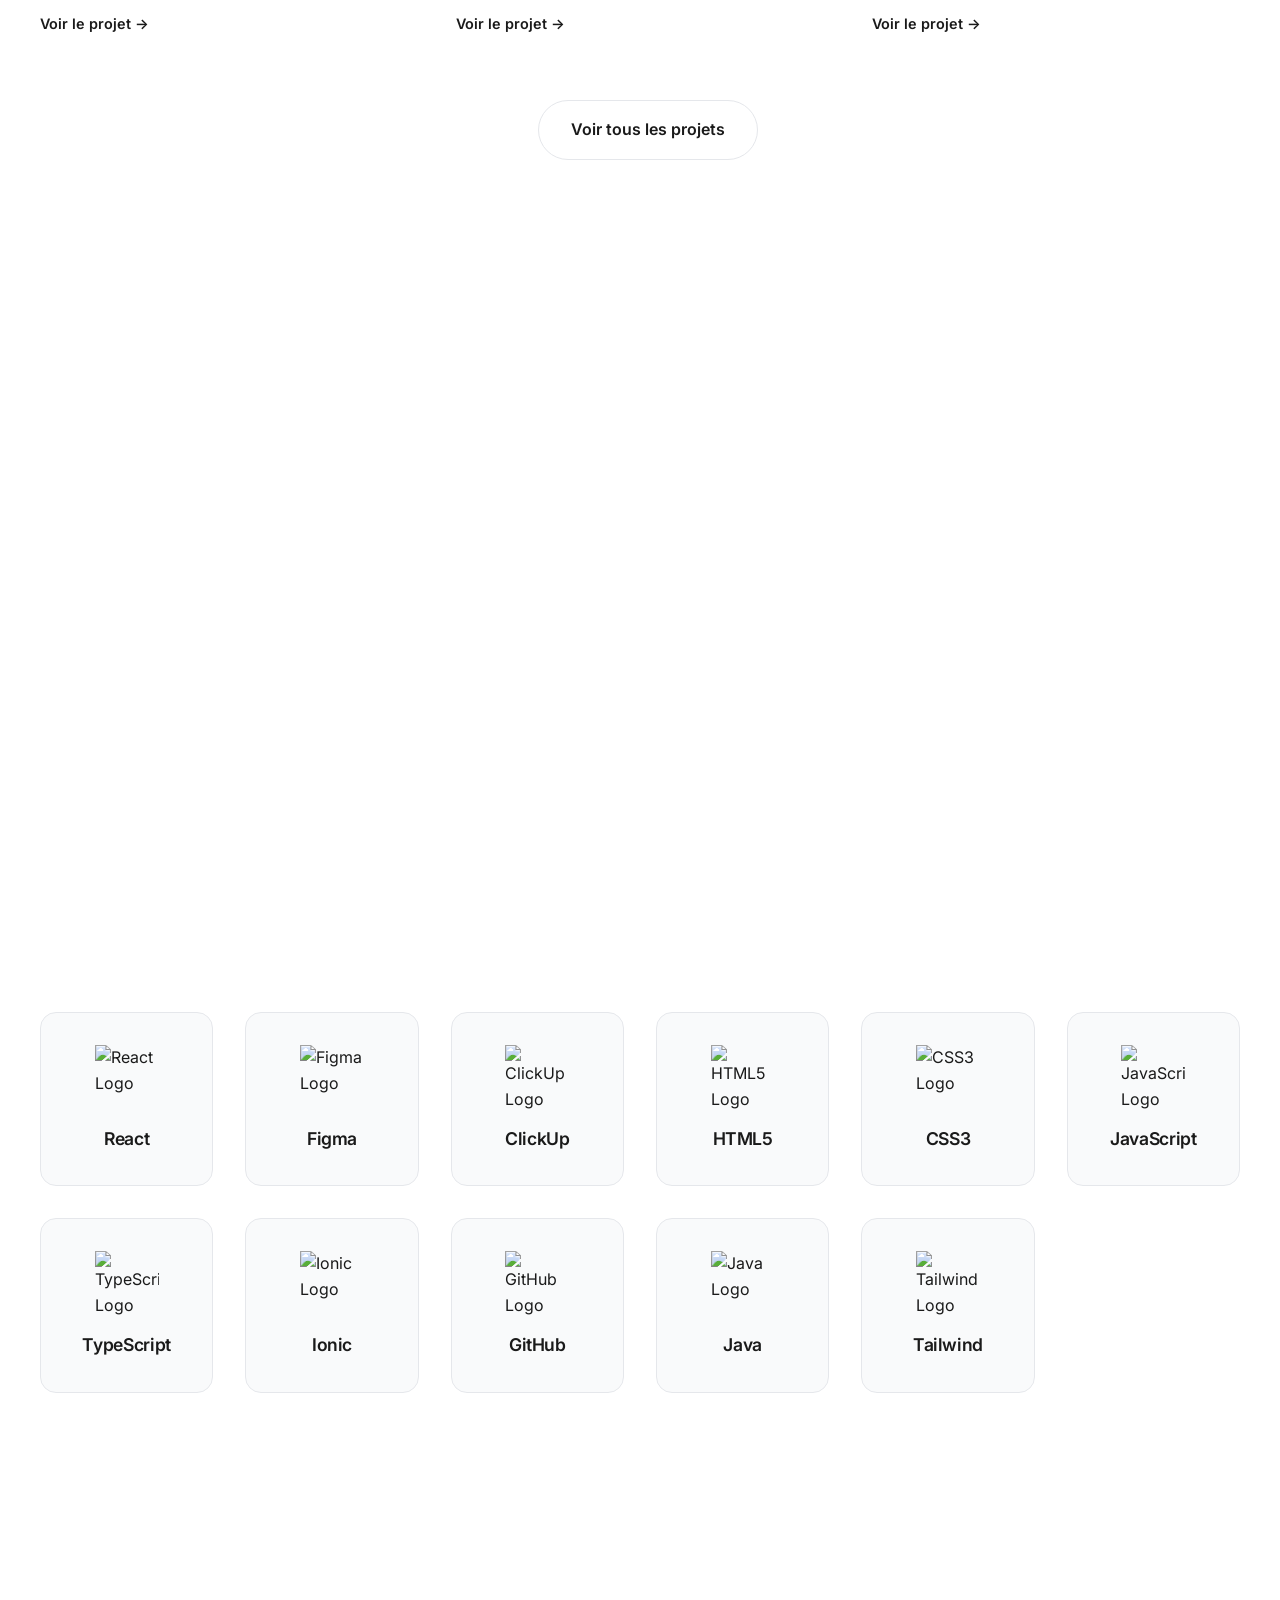
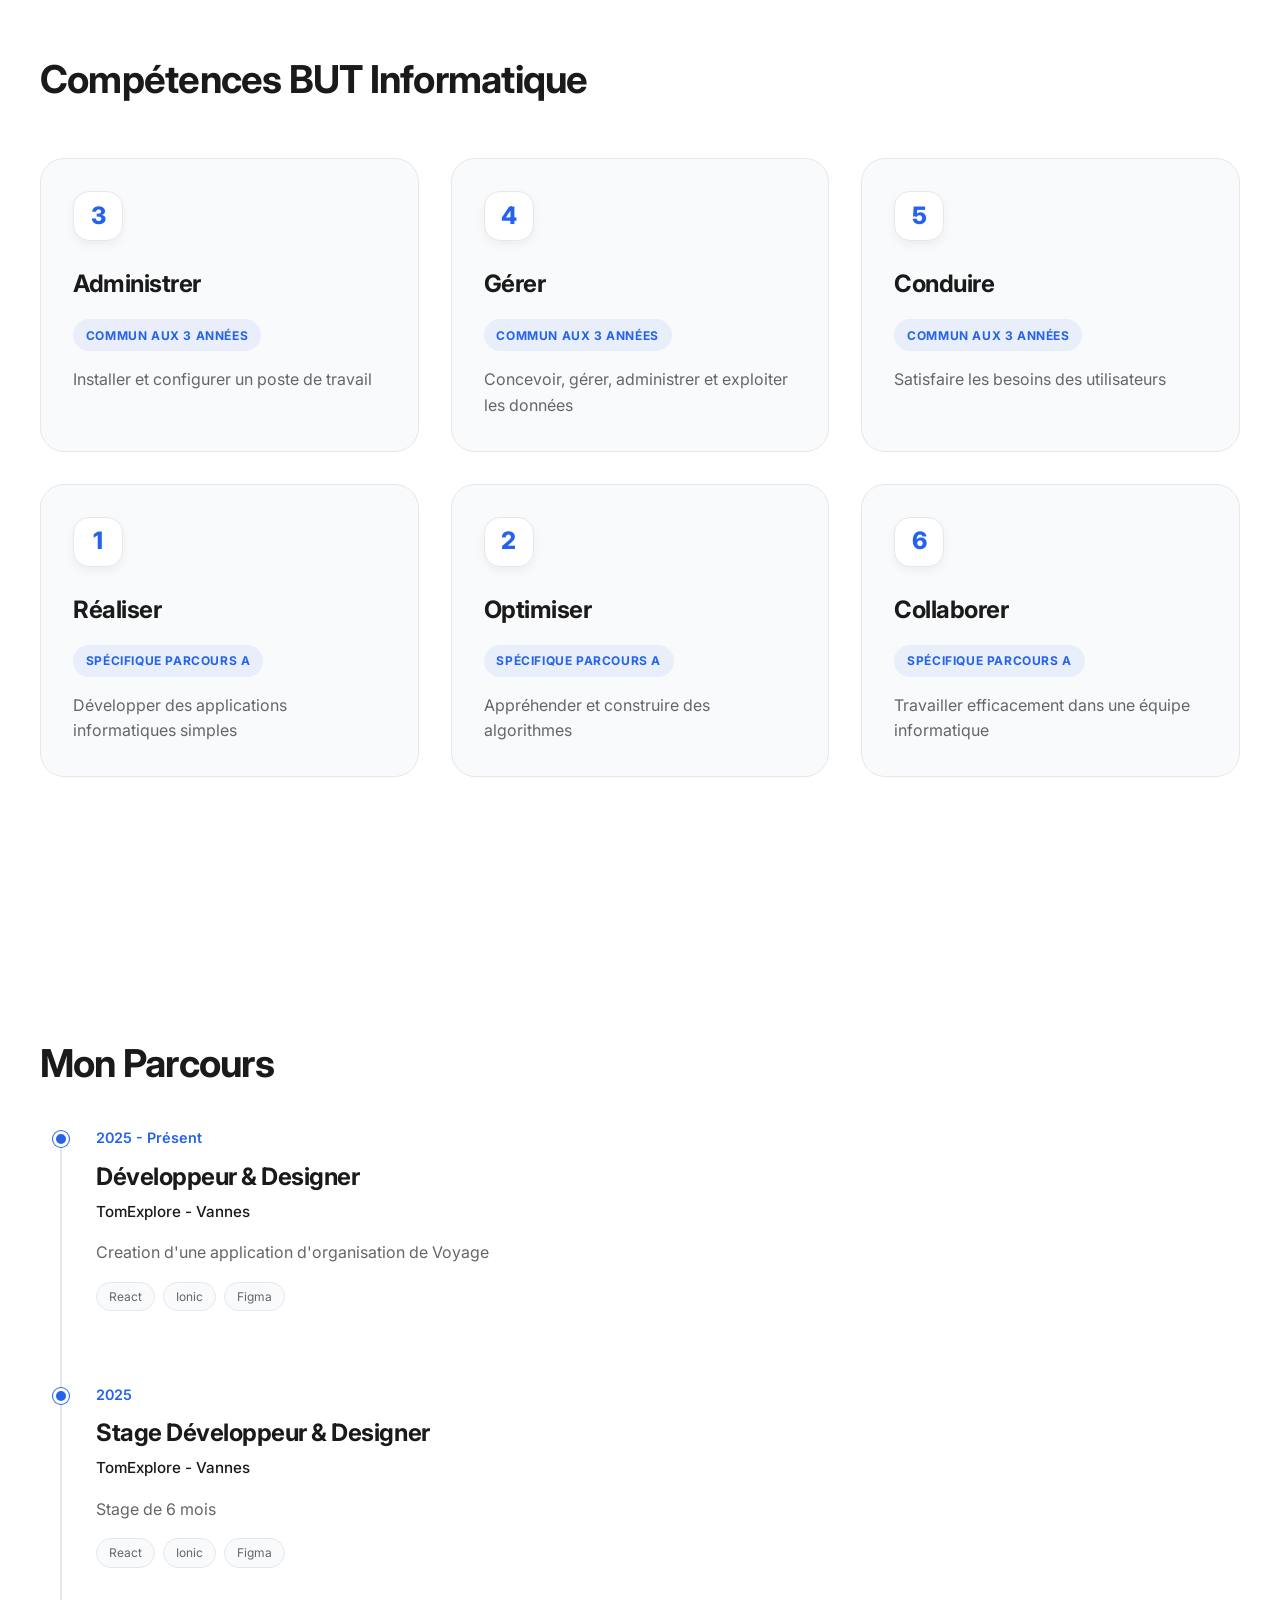
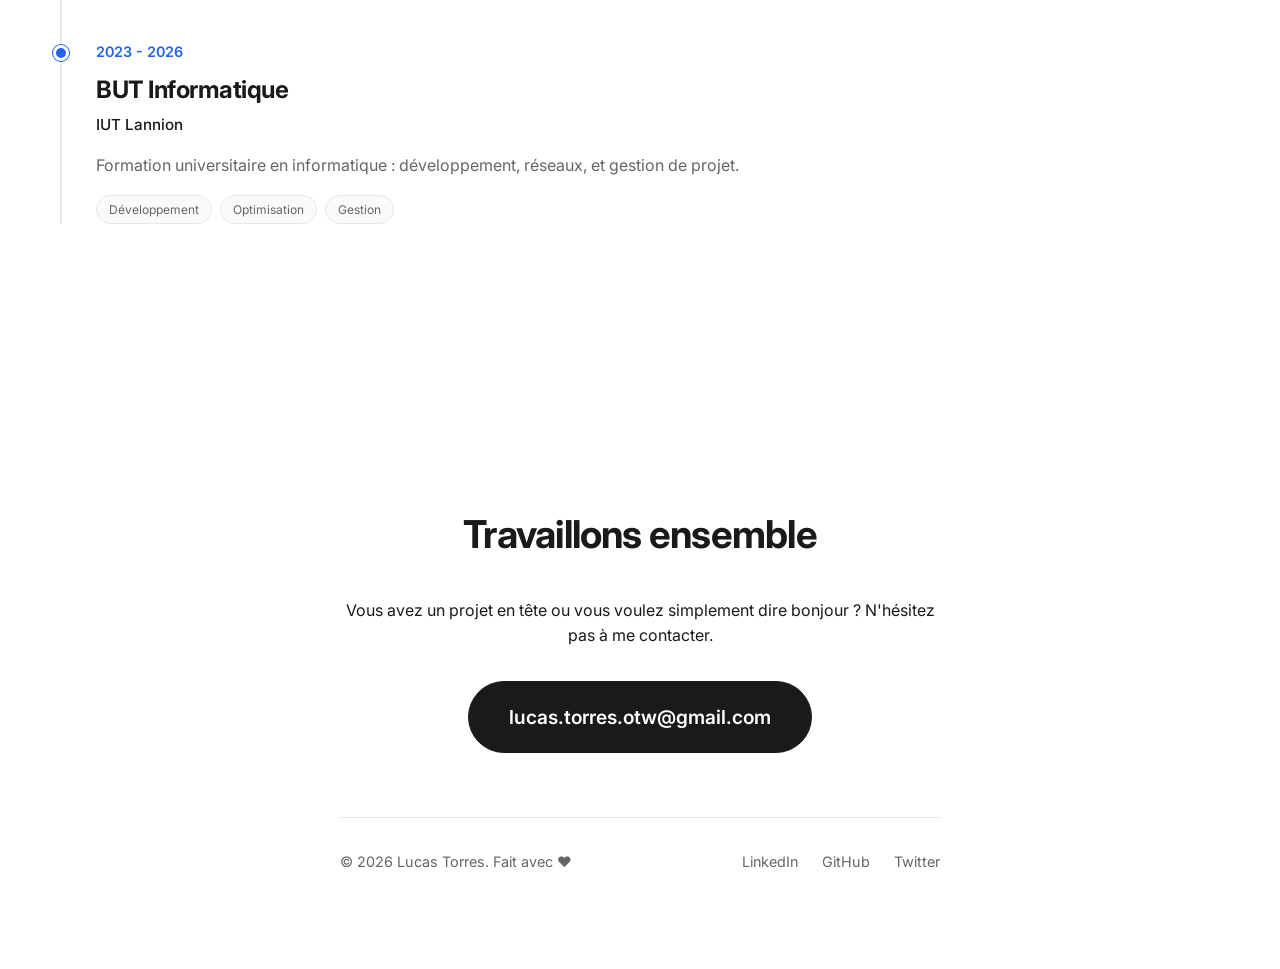
==== commit dae56453: "ajout" ====
--- a/index.html
+++ b/index.html
@@ -262,6 +262,22 @@
                     </div>
                 </div>
 
+                <!-- Item: Stage TomExplore -->
+                <div class="timeline-item">
+                    <div class="timeline-dot"></div>
+                    <div class="timeline-date">2025</div>
+                    <div class="timeline-content">
+                        <h3>Stage Développeur & Designer</h3>
+                        <span class="company">TomExplore - Vannes</span>
+                        <p>Stage de 6 mois</p>
+                        <div class="tags">
+                            <span>React</span>
+                            <span>Ionic</span>
+                            <span>Figma</span>
+                        </div>
+                    </div>
+                </div>
+
                 <!-- Item 2: BUT Informatique -->
                 <div class="timeline-item">
                     <div class="timeline-dot"></div>
--- a/styles.css
+++ b/styles.css
@@ -1628,6 +1628,10 @@
     border: 1px solid var(--border-color);
 }
 
+.project-features + .project-features {
+    margin-top: 2rem;
+}
+
 .project-features h3 {
     margin-bottom: 1.5rem;
     font-size: 1.3rem;
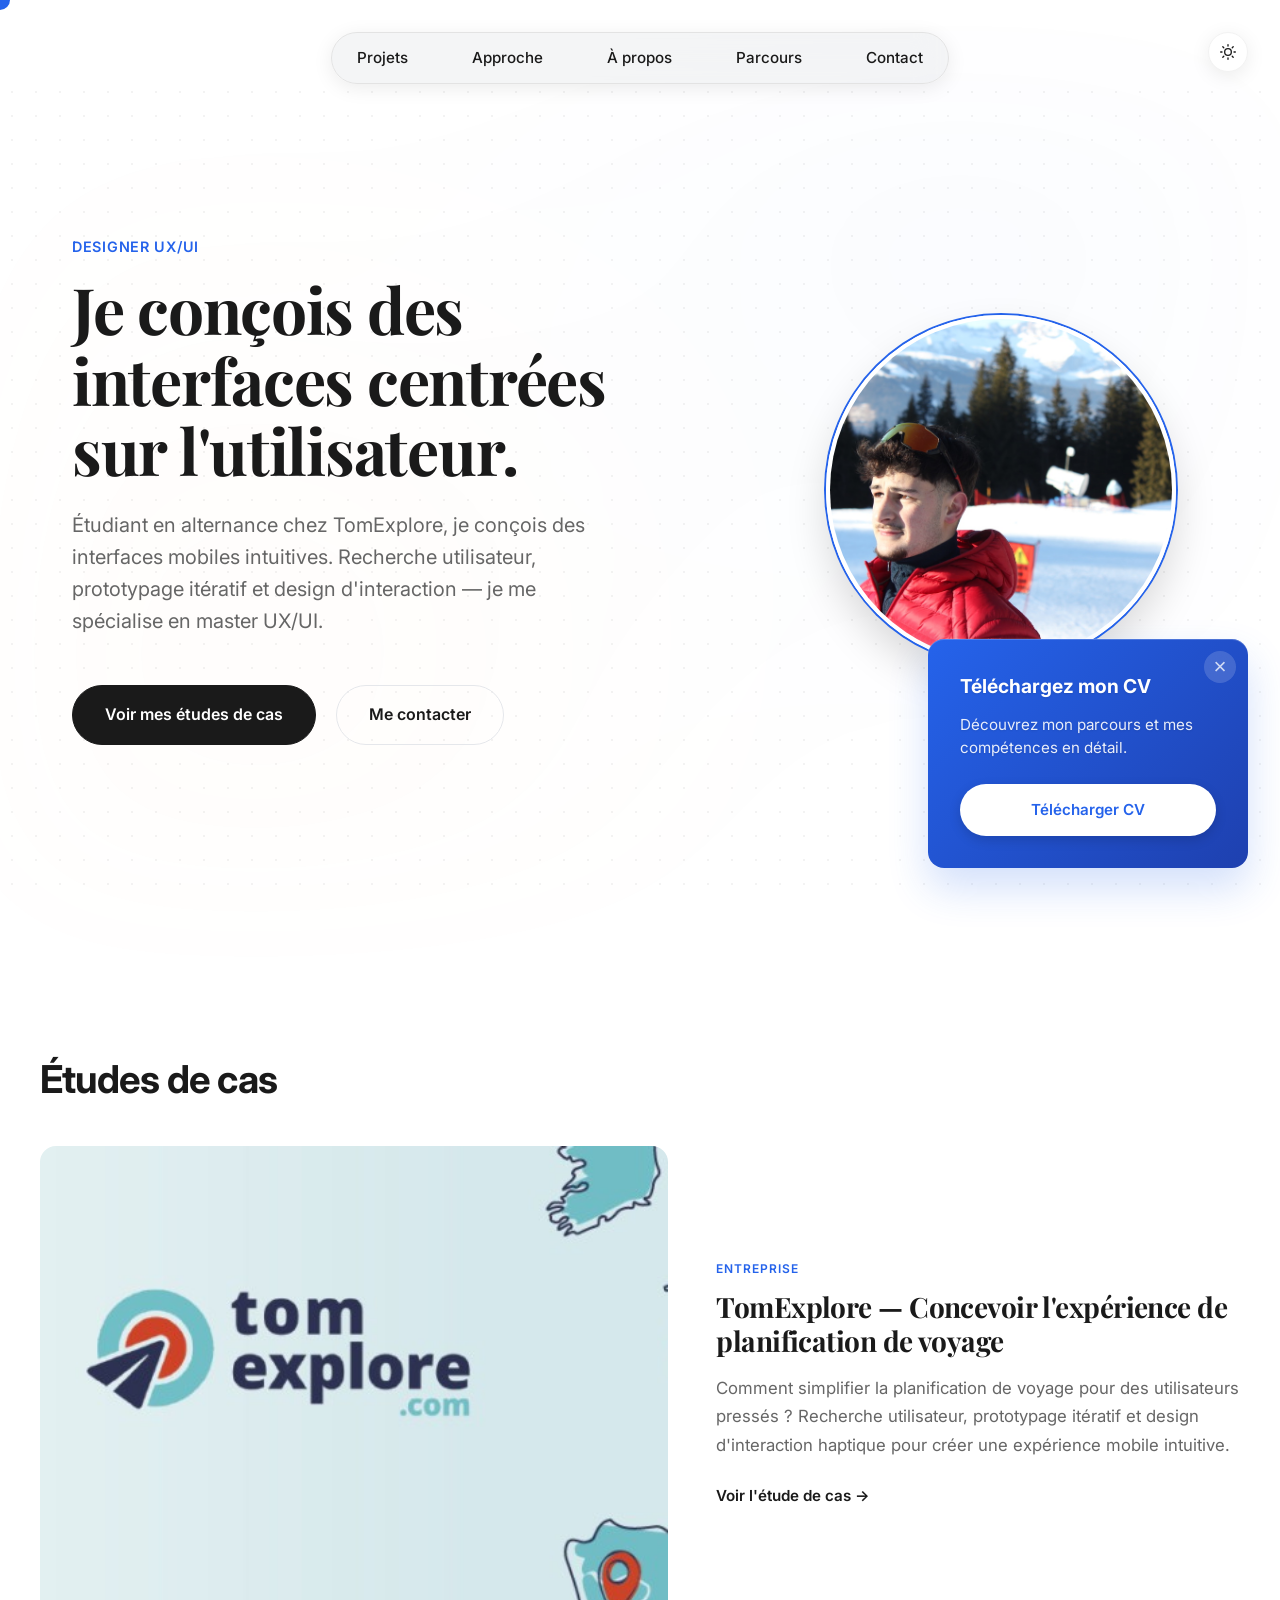
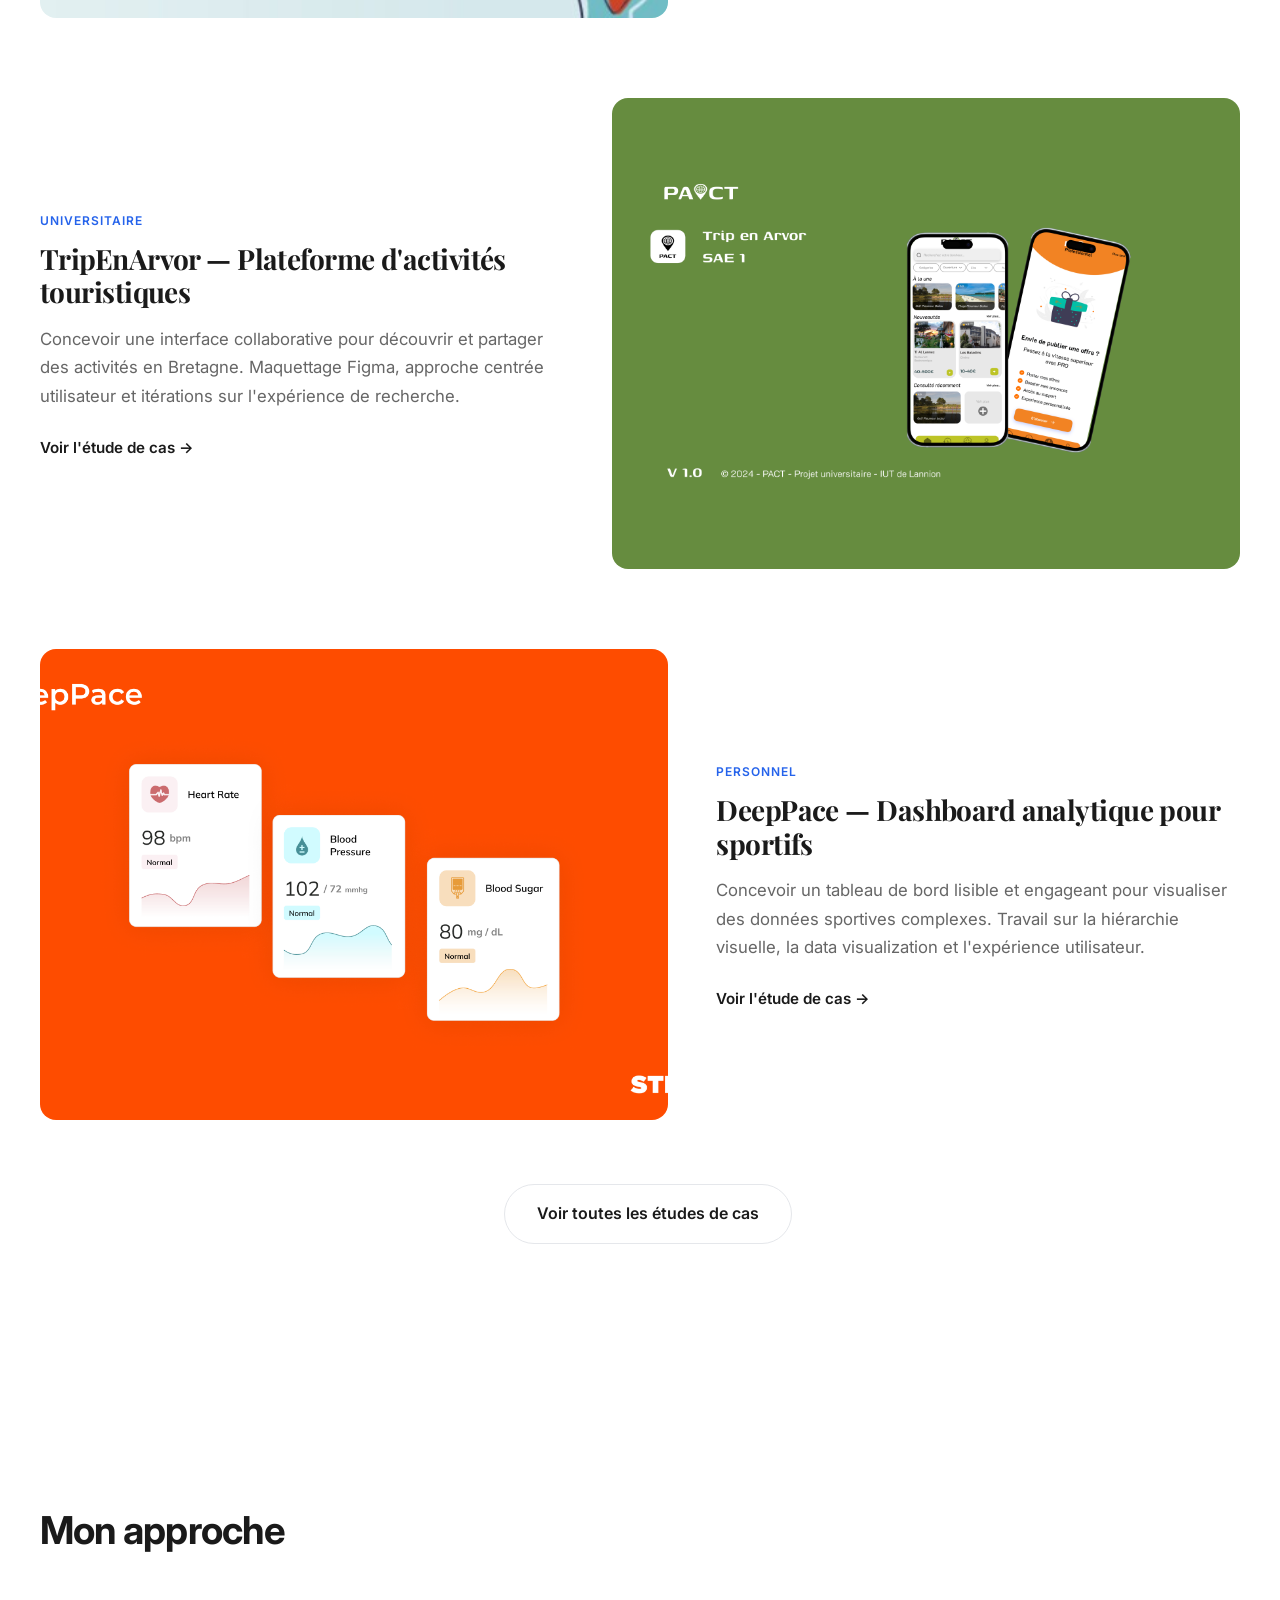
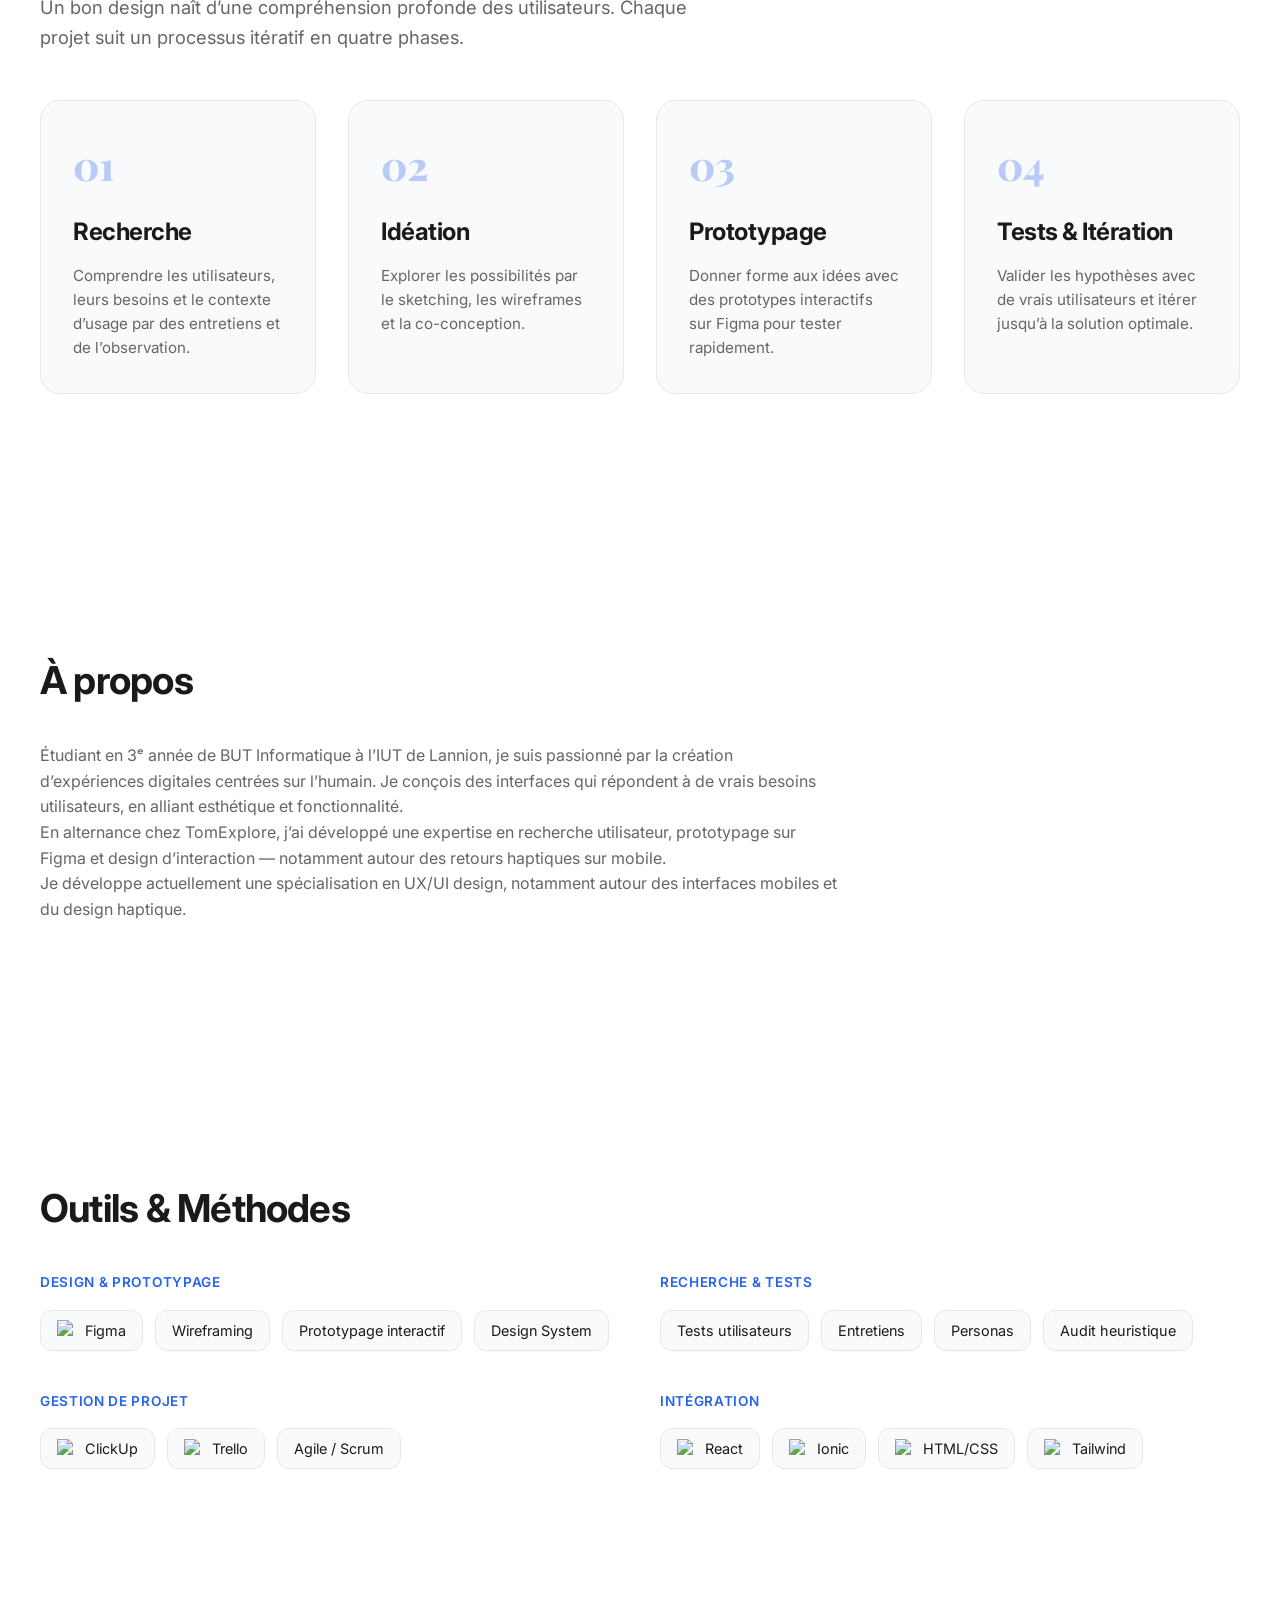
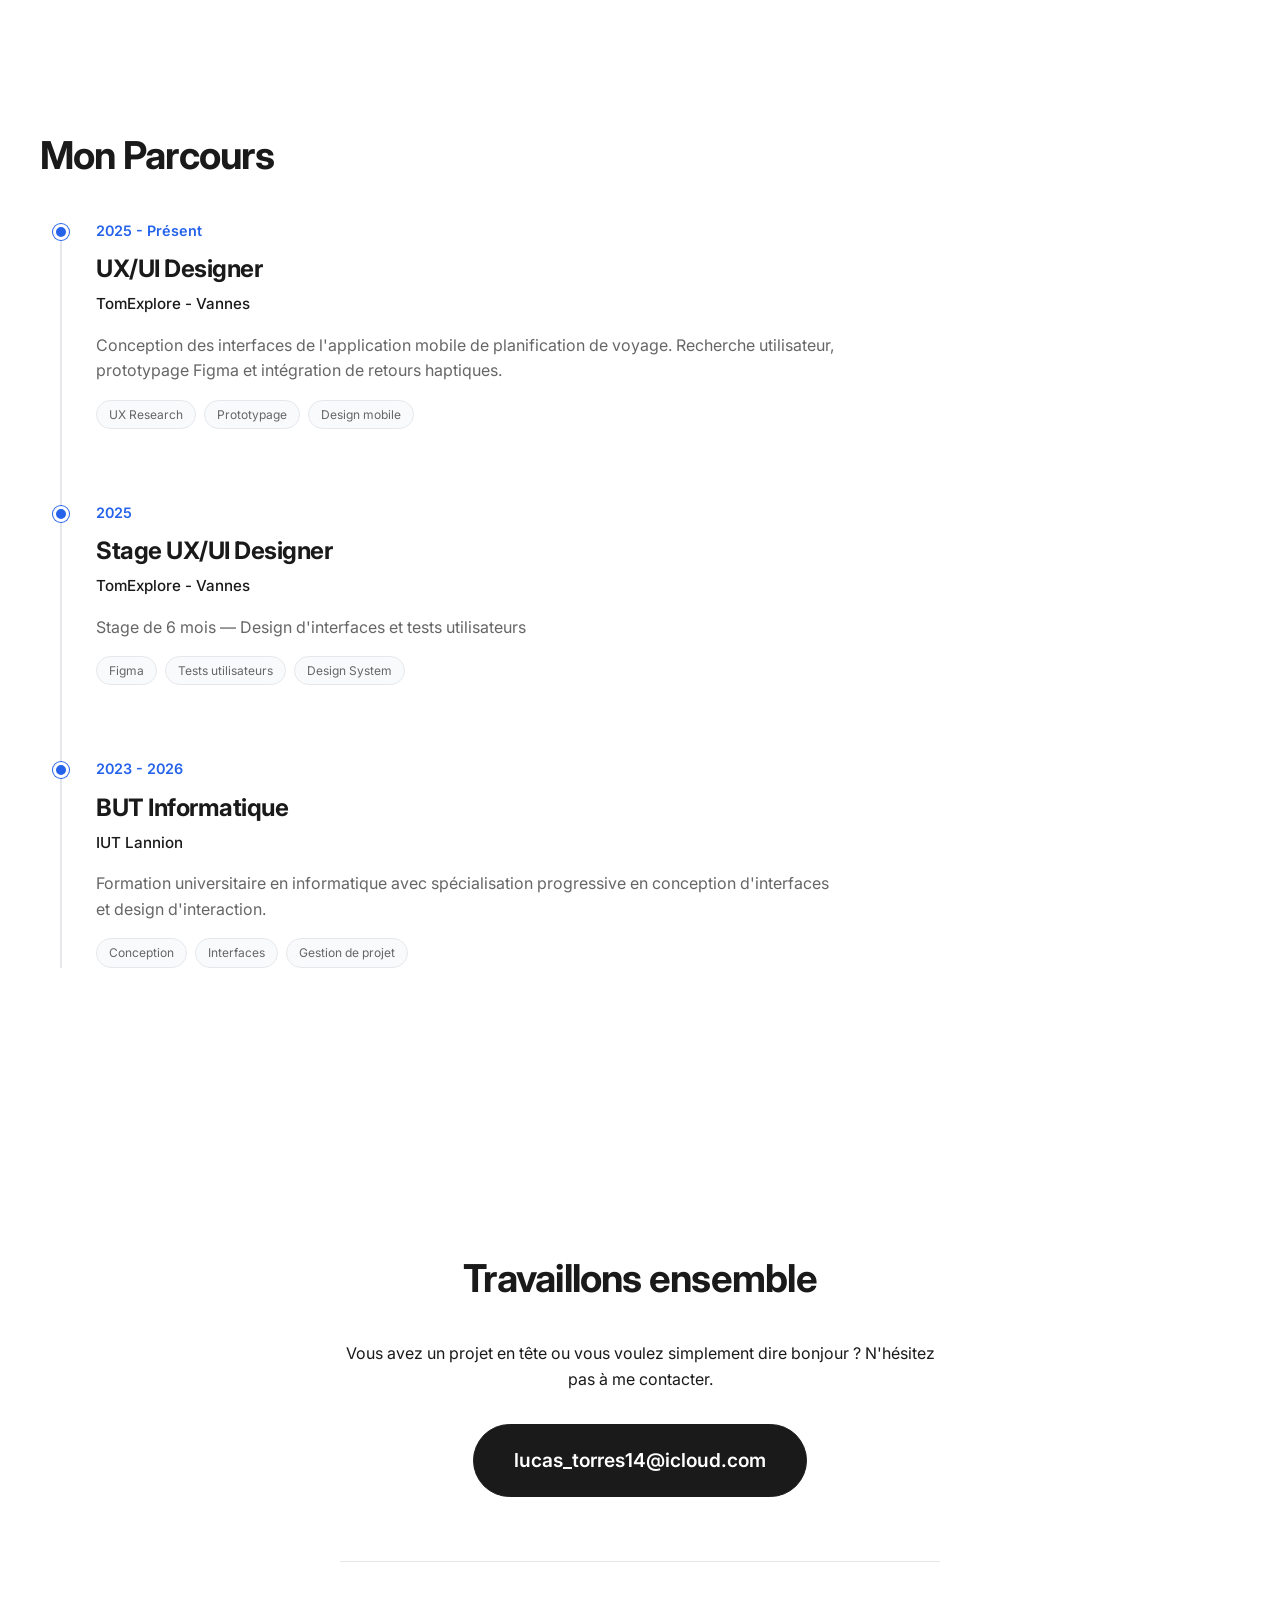
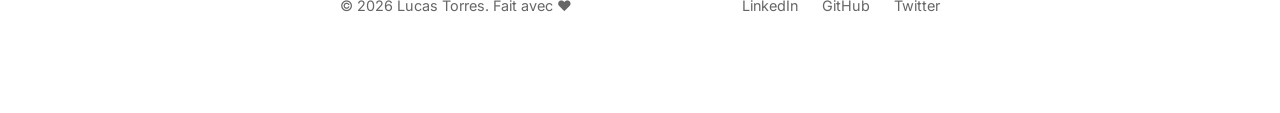
==== commit 77068e3f: "ajouté" ====
--- a/index.html
+++ b/index.html
@@ -4,9 +4,9 @@
 <head>
     <meta charset="UTF-8">
     <meta name="viewport" content="width=device-width, initial-scale=1.0">
-    <title>Lucas Torres | Frontend Developer & Interface Designer</title>
+    <title>Lucas Torres | UX/UI Designer</title>
     <meta name="description"
-        content="Portfolio de Lucas Torres, Développeur Front-end et Designer d'Interfaces Humaines.">
+        content="Portfolio de Lucas Torres, Designer UX/UI spécialisé dans les interfaces mobiles et le design d'interaction.">
     <link rel="stylesheet" href="styles.css">
     <link rel="preconnect" href="https://fonts.googleapis.com">
     <link rel="preconnect" href="https://fonts.gstatic.com" crossorigin>
@@ -20,6 +20,7 @@
         <nav class="nav">
             <ul class="nav-links">
                 <li><a href="#work">Projets</a></li>
+                <li><a href="#approche">Approche</a></li>
                 <li><a href="#about">À propos</a></li>
                 <li><a href="#journey">Parcours</a></li>
                 <li><a href="#contact">Contact</a></li>
@@ -47,13 +48,13 @@
             <div class="container">
                 <div class="hero-grid">
                     <div class="hero-content fade-in-up">
-                        <p class="subtitle">Bonjour, je suis Lucas</p>
-                        <h1>Développeur & Designer.</h1>
+                        <p class="subtitle">Designer UX/UI</p>
+                        <h1>Je conçois des interfaces centrées sur l'utilisateur.</h1>
                         <p class="description">
-                            Étudiant en alternance chez TomExplore, je compte me spécialiser en master Design/UX/UI en alliant développement technique et design.
+                            Étudiant en alternance chez TomExplore, je conçois des interfaces mobiles intuitives. Recherche utilisateur, prototypage itératif et design d'interaction — je me spécialise en master UX/UI.
                         </p>
                         <div class="cta-group">
-                            <a href="#work" class="btn btn-primary">Voir mes projets</a>
+                            <a href="#work" class="btn btn-primary">Voir mes études de cas</a>
                             <a href="#contact" class="btn btn-outline">Me contacter</a>
                         </div>
                     </div>
@@ -66,19 +67,42 @@
 
         <section id="work" class="work container section-padding">
             <div class="projects-header fade-in-on-scroll">
-                <h2 class="section-title">Sélection de projets</h2>
-                <div class="project-filters">
-                    <button class="filter-btn active" data-filter="all">Tous</button>
-                    <button class="filter-btn" data-filter="perso">Personnel</button>
-                    <button class="filter-btn" data-filter="universitaire">Universitaire</button>
-                    <button class="filter-btn" data-filter="entreprise">Entreprise</button>
-                </div>
+                <h2 class="section-title">Études de cas</h2>
             </div>
             <div class="projects-grid">
                 <!-- Les projets sont générés dynamiquement par script.js -->
             </div>
             <div class="view-all-projects">
-                <a href="projects.html" class="btn btn-outline">Voir tous les projets</a>
+                <a href="projects.html" class="btn btn-outline">Voir toutes les études de cas</a>
+            </div>
+        </section>
+
+        <section id="approche" class="approche container section-padding">
+            <h2 class="section-title fade-in-on-scroll">Mon approche</h2>
+            <p class="approche-intro fade-in-on-scroll">
+                Un bon design naît d’une compréhension profonde des utilisateurs. Chaque projet suit un processus itératif en quatre phases.
+            </p>
+            <div class="approche-grid fade-in-on-scroll">
+                <div class="approche-step">
+                    <div class="step-number">01</div>
+                    <h3>Recherche</h3>
+                    <p>Comprendre les utilisateurs, leurs besoins et le contexte d’usage par des entretiens et de l’observation.</p>
+                </div>
+                <div class="approche-step">
+                    <div class="step-number">02</div>
+                    <h3>Idéation</h3>
+                    <p>Explorer les possibilités par le sketching, les wireframes et la co-conception.</p>
+                </div>
+                <div class="approche-step">
+                    <div class="step-number">03</div>
+                    <h3>Prototypage</h3>
+                    <p>Donner forme aux idées avec des prototypes interactifs sur Figma pour tester rapidement.</p>
+                </div>
+                <div class="approche-step">
+                    <div class="step-number">04</div>
+                    <h3>Tests & Itération</h3>
+                    <p>Valider les hypothèses avec de vrais utilisateurs et itérer jusqu’à la solution optimale.</p>
+                </div>
             </div>
         </section>
 
@@ -87,156 +111,92 @@
                 <div class="about-text">
                     <h2 class="section-title">À propos</h2>
                     <p>
-                        Étudiant en 3ᵉ année de BUT Informatique à l’IUT de Lannion | Passionné par le développement
-                        web/applications et l’UX/UI design
-                        Passionné par la création d’expériences digitales à la fois fonctionnelles et esthétiques, je me
-                        spécialise dans le développement web et la conception d’interfaces utilisateur intuitives.
+                        Étudiant en 3ᵉ année de BUT Informatique à l’IUT de Lannion, je suis passionné par la création d’expériences digitales centrées sur l’humain. Je conçois des interfaces qui répondent à de vrais besoins utilisateurs, en alliant esthétique et fonctionnalité.
                     </p>
                     <p>
-                        Grâce à mes projets académiques et personnels, j’ai développé une solide maîtrise de
-                        technologies comme HTML, CSS, JavaScript, PHP, Java, SQL, ainsi que des outils tels que Figma et
-                        Tailwind CSS.
+                        En alternance chez TomExplore, j’ai développé une expertise en recherche utilisateur, prototypage sur Figma et design d’interaction — notamment autour des retours haptiques sur mobile.
                     </p>
-                </div>
-            </div>
-        </section>
-
-        <section id="skills" class="skills container section-padding">
-            <h2 class="section-title fade-in-on-scroll">Les technologies</h2>
-            <div class="skills-grid fade-in-on-scroll">
-                <!-- React -->
-                <div class="skill-card">
-                    <div class="skill-icon">
-                        <img src="https://cdn.simpleicons.org/react/2563eb" alt="React Logo">
-                    </div>
-                    <h3>React</h3>
-                </div>
-
-                <!-- Figma -->
-                <div class="skill-card">
-                    <div class="skill-icon">
-                        <img src="https://cdn.simpleicons.org/figma/F24E1E" alt="Figma Logo">
-                    </div>
-                    <h3>Figma</h3>
-                </div>
-
-                <!-- ClickUp -->
-                <div class="skill-card">
-                    <div class="skill-icon">
-                        <img src="https://cdn.simpleicons.org/clickup/7B68EE" alt="ClickUp Logo">
-                    </div>
-                    <h3>ClickUp</h3>
-                </div>
-
-                <!-- HTML5 -->
-                <div class="skill-card">
-                    <div class="skill-icon">
-                        <img src="https://cdn.simpleicons.org/html5/E34F26" alt="HTML5 Logo">
-                    </div>
-                    <h3>HTML5</h3>
-                </div>
-
-                <!-- CSS3 -->
-                <div class="skill-card">
-                    <div class="skill-icon">
-                        <img src="https://cdn.simpleicons.org/css/1572B6" alt="CSS3 Logo">
-                    </div>
-                    <h3>CSS3</h3>
-                </div>
-
-                <!-- JavaScript -->
-                <div class="skill-card">
-                    <div class="skill-icon">
-                        <img src="https://cdn.simpleicons.org/javascript/F7DF1E" alt="JavaScript Logo">
-                    </div>
-                    <h3>JavaScript</h3>
-                </div>
-
-                <!-- TypeScript -->
-                <div class="skill-card">
-                    <div class="skill-icon">
-                        <img src="https://cdn.simpleicons.org/typescript/3178C6" alt="TypeScript Logo">
-                    </div>
-                    <h3>TypeScript</h3>
-                </div>
-
-                <!-- Ionic -->
-                <div class="skill-card">
-                    <div class="skill-icon">
-                        <img src="https://cdn.simpleicons.org/ionic/3880FF" alt="Ionic Logo">
-                    </div>
-                    <h3>Ionic</h3>
-                </div>
-
-                <!-- GitHub -->
-                <div class="skill-card">
-                    <div class="skill-icon">
-                        <img src="https://cdn.simpleicons.org/github/181717" alt="GitHub Logo">
-                    </div>
-                    <h3>GitHub</h3>
-                </div>
-
-                <!-- Java -->
-                <div class="skill-card">
-                    <div class="skill-icon">
-                        <img src="https://cdn.simpleicons.org/openjdk/5382A1" alt="Java Logo">
-                    </div>
-                    <h3>Java</h3>
-                </div>
-
-                <!-- Tailwind -->
-                <div class="skill-card">
-                    <div class="skill-icon">
-                        <img src="https://cdn.simpleicons.org/tailwindcss/06B6D4" alt="Tailwind Logo">
-                    </div>
-                    <h3>Tailwind</h3>
-                </div>
-            </div>
-        </section>
-
-        <section id="but-competencies" class="but-competencies container section-padding">
-            <h2 class="section-title fade-in-on-scroll">Compétences BUT Informatique</h2>
-            <div class="but-competencies-grid fade-in-on-scroll">
-                <div class="but-competency-card">
-                    <div class="competency-number">3</div>
-                    <h3>Administrer</h3>
-                    <p class="competency-type">Commun aux 3 années</p>
-                    <p>Installer et configurer un poste de travail</p>
-                </div>
-
-                <div class="but-competency-card">
-                    <div class="competency-number">4</div>
-                    <h3>Gérer</h3>
-                    <p class="competency-type">Commun aux 3 années</p>
-                    <p>Concevoir, gérer, administrer et exploiter les données</p>
-                </div>
-
-                <div class="but-competency-card">
-                    <div class="competency-number">5</div>
-                    <h3>Conduire</h3>
-                    <p class="competency-type">Commun aux 3 années</p>
-                    <p>Satisfaire les besoins des utilisateurs</p>
-                </div>
-
-                <div class="but-competency-card">
-                    <div class="competency-number">1</div>
-                    <h3>Réaliser</h3>
-                    <p class="competency-type">Spécifique parcours A</p>
-                    <p>Développer des applications informatiques simples</p>
-                </div>
-
-                <div class="but-competency-card">
-                    <div class="competency-number">2</div>
-                    <h3>Optimiser</h3>
-                    <p class="competency-type">Spécifique parcours A</p>
-                    <p>Appréhender et construire des algorithmes</p>
-                </div>
-
-                <div class="but-competency-card">
-                    <div class="competency-number">6</div>
-                    <h3>Collaborer</h3>
-                    <p class="competency-type">Spécifique parcours A</p>
-                    <p>Travailler efficacement dans une équipe informatique</p>
+                    <p>
+                        Je développe actuellement une spécialisation en UX/UI design, notamment autour des interfaces mobiles et du design haptique.
+                    </p>
+                </div>
+            </div>
+        </section>
+
+        <section id="outils" class="outils container section-padding">
+            <h2 class="section-title fade-in-on-scroll">Outils & Méthodes</h2>
+            <div class="outils-grid fade-in-on-scroll">
+                <div class="outil-category">
+                    <h3>Design & Prototypage</h3>
+                    <div class="outil-items">
+                        <div class="outil-card">
+                            <img src="https://cdn.simpleicons.org/figma/F24E1E" alt="Figma">
+                            <span>Figma</span>
+                        </div>
+                        <div class="outil-card">
+                            <span>Wireframing</span>
+                        </div>
+                        <div class="outil-card">
+                            <span>Prototypage interactif</span>
+                        </div>
+                        <div class="outil-card">
+                            <span>Design System</span>
+                        </div>
+                    </div>
+                </div>
+                <div class="outil-category">
+                    <h3>Recherche & Tests</h3>
+                    <div class="outil-items">
+                        <div class="outil-card">
+                            <span>Tests utilisateurs</span>
+                        </div>
+                        <div class="outil-card">
+                            <span>Entretiens</span>
+                        </div>
+                        <div class="outil-card">
+                            <span>Personas</span>
+                        </div>
+                        <div class="outil-card">
+                            <span>Audit heuristique</span>
+                        </div>
+                    </div>
+                </div>
+                <div class="outil-category">
+                    <h3>Gestion de projet</h3>
+                    <div class="outil-items">
+                        <div class="outil-card">
+                            <img src="https://cdn.simpleicons.org/clickup/7B68EE" alt="ClickUp">
+                            <span>ClickUp</span>
+                        </div>
+                        <div class="outil-card">
+                            <img src="https://cdn.simpleicons.org/trello/0052CC" alt="Trello">
+                            <span>Trello</span>
+                        </div>
+                        <div class="outil-card">
+                            <span>Agile / Scrum</span>
+                        </div>
+                    </div>
+                </div>
+                <div class="outil-category">
+                    <h3>Intégration</h3>
+                    <div class="outil-items">
+                        <div class="outil-card">
+                            <img src="https://cdn.simpleicons.org/react/2563eb" alt="React">
+                            <span>React</span>
+                        </div>
+                        <div class="outil-card">
+                            <img src="https://cdn.simpleicons.org/ionic/3880FF" alt="Ionic">
+                            <span>Ionic</span>
+                        </div>
+                        <div class="outil-card">
+                            <img src="https://cdn.simpleicons.org/html5/E34F26" alt="HTML/CSS">
+                            <span>HTML/CSS</span>
+                        </div>
+                        <div class="outil-card">
+                            <img src="https://cdn.simpleicons.org/tailwindcss/06B6D4" alt="Tailwind">
+                            <span>Tailwind</span>
+                        </div>
+                    </div>
                 </div>
             </div>
         </section>
@@ -251,13 +211,13 @@
                     <div class="timeline-dot"></div>
                     <div class="timeline-date">2025 - Présent</div>
                     <div class="timeline-content">
-                        <h3>Développeur & Designer</h3>
+                        <h3>UX/UI Designer</h3>
                         <span class="company">TomExplore - Vannes</span>
-                        <p>Creation d'une application d'organisation de Voyage</p>
+                        <p>Conception des interfaces de l'application mobile de planification de voyage. Recherche utilisateur, prototypage Figma et intégration de retours haptiques.</p>
                         <div class="tags">
-                            <span>React</span>
-                            <span>Ionic</span>
-                            <span>Figma</span>
+                            <span>UX Research</span>
+                            <span>Prototypage</span>
+                            <span>Design mobile</span>
                         </div>
                     </div>
                 </div>
@@ -267,13 +227,13 @@
                     <div class="timeline-dot"></div>
                     <div class="timeline-date">2025</div>
                     <div class="timeline-content">
-                        <h3>Stage Développeur & Designer</h3>
+                        <h3>Stage UX/UI Designer</h3>
                         <span class="company">TomExplore - Vannes</span>
-                        <p>Stage de 6 mois</p>
+                        <p>Stage de 6 mois — Design d'interfaces et tests utilisateurs</p>
                         <div class="tags">
-                            <span>React</span>
-                            <span>Ionic</span>
                             <span>Figma</span>
+                            <span>Tests utilisateurs</span>
+                            <span>Design System</span>
                         </div>
                     </div>
                 </div>
@@ -285,11 +245,11 @@
                     <div class="timeline-content">
                         <h3>BUT Informatique</h3>
                         <span class="company">IUT Lannion</span>
-                        <p>Formation universitaire en informatique : développement, réseaux, et gestion de projet.</p>
+                        <p>Formation universitaire en informatique avec spécialisation progressive en conception d'interfaces et design d'interaction.</p>
                         <div class="tags">
-                            <span>Développement</span>
-                            <span>Optimisation</span>
-                            <span>Gestion</span>
+                            <span>Conception</span>
+                            <span>Interfaces</span>
+                            <span>Gestion de projet</span>
                         </div>
                     </div>
                 </div>
@@ -301,8 +261,8 @@
                 <h2 class="section-title">Travaillons ensemble</h2>
                 <p>Vous avez un projet en tête ou vous voulez simplement dire bonjour ? N'hésitez pas à me contacter.
                 </p>
-                <a href="mailto:lucas.torres.otw@gmail.com"
-                    class="btn btn-primary big-btn">lucas.torres.otw@gmail.com</a>
+                <a href="mailto:lucas_torres14@icloud.com"
+                    class="btn btn-primary big-btn">lucas_torres14@icloud.com</a>
 
                 <footer class="footer">
                     <p>&copy; 2026 Lucas Torres. Fait avec ♥️</p>
--- a/styles.css
+++ b/styles.css
@@ -546,9 +546,9 @@
 }
 
 .projects-grid {
-    display: grid;
-    grid-template-columns: repeat(auto-fill, minmax(300px, 1fr));
-    gap: 3rem;
+    display: flex;
+    flex-direction: column;
+    gap: 5rem;
 }
 
 .project-card {
@@ -653,170 +653,194 @@
     gap: 0.75rem;
 }
 
-
-.about-content {
-    max-width: 800px;
-}
-
-.about-text p {
-    color: var(--secondary-text);
-}
-
-
-.skills-grid {
+/* Case Study Cards */
+.case-study-link {
     display: grid;
-    grid-template-columns: repeat(auto-fit, minmax(150px, 1fr));
-    gap: 2rem;
-    margin-top: 2rem;
-}
-
-.skill-card {
-    background-color: var(--card-bg);
-    border: 1px solid var(--border-color);
+    grid-template-columns: 1.2fr 1fr;
+    gap: 3rem;
+    align-items: center;
+    text-decoration: none;
+    color: inherit;
+}
+
+.project-card:nth-child(even) .case-study-link {
+    grid-template-columns: 1fr 1.2fr;
+}
+
+.project-card:nth-child(even) .case-study-image {
+    order: 2;
+}
+
+.project-card:nth-child(even) .case-study-info {
+    order: 1;
+}
+
+.case-study-image {
+    aspect-ratio: 4/3;
+    overflow: hidden;
     border-radius: 16px;
-    padding: 2rem;
-    display: flex;
-    flex-direction: column;
-    align-items: center;
-    justify-content: center;
-    gap: 1rem;
-    transition: transform var(--transition-base), box-shadow var(--transition-base), border-color var(--transition-base);
-}
-
-.skill-card:hover {
-    transform: translateY(-5px);
-    box-shadow: 0 10px 30px -10px rgba(0, 0, 0, 0.1);
-    border-color: var(--accent-color);
-}
-
-.skill-icon {
-    width: 64px;
-    height: 64px;
-    display: flex;
-    align-items: center;
-    justify-content: center;
-}
-
-.skill-icon img {
+}
+
+.case-study-image img {
     width: 100%;
     height: 100%;
-    object-fit: contain;
-    transition: transform 0.3s ease;
-}
-
-.skill-card:hover .skill-icon img {
-    transform: scale(1.1);
-}
-
-.skill-card h3 {
-    font-size: 1.1rem;
-    margin-bottom: 0;
+    object-fit: cover;
+    transition: transform 0.6s cubic-bezier(0.22, 1, 0.36, 1);
+}
+
+.case-study-image img.img-tomexplore {
+    object-position: 40% center;
+}
+
+.case-study-link:hover .case-study-image img {
+    transform: scale(1.03);
+}
+
+.case-study-category {
+    display: inline-block;
+    font-size: 0.75rem;
     font-weight: 600;
+    text-transform: uppercase;
+    letter-spacing: 0.08em;
+    color: var(--accent-color);
+    margin-bottom: 0.75rem;
+}
+
+.case-study-info h3 {
+    font-size: 1.75rem;
+    margin-bottom: 1rem;
+    font-family: var(--font-serif);
+    line-height: 1.2;
+}
+
+.case-study-info p {
+    color: var(--secondary-text);
+    font-size: 1.05rem;
+    line-height: 1.7;
+    margin-bottom: 1.5rem;
+}
+
+.case-study-cta {
+    font-weight: 600;
+    font-size: 0.95rem;
     color: var(--text-color);
-}
-
-.but-competencies-grid {
-    display: grid;
-    grid-template-columns: repeat(auto-fit, minmax(300px, 1fr));
-    gap: 2rem;
-    margin-top: 3rem;
-}
-
-.but-competency-card {
-    background-color: var(--card-bg);
-    border: 1px solid var(--border-color);
-    border-radius: 24px;
-    padding: 2rem;
-    display: flex;
-    flex-direction: column;
-    gap: 1rem;
-    transition: all 0.4s cubic-bezier(0.25, 0.46, 0.45, 0.94);
-    position: relative;
-    overflow: hidden;
-    height: 100%;
-}
-
-/* Subtle gradient overlay on hover */
-.but-competency-card::after {
-    content: '';
-    position: absolute;
-    top: 0;
-    left: 0;
-    width: 100%;
-    height: 100%;
-    background: linear-gradient(135deg, transparent 0%, rgba(37, 99, 235, 0.03) 100%);
-    opacity: 0;
-    transition: opacity 0.4s ease;
-    pointer-events: none;
-}
-
-.but-competency-card:hover {
-    transform: translateY(-8px);
-    box-shadow: 0 20px 40px -10px rgba(0, 0, 0, 0.1);
-    border-color: var(--accent-color);
-}
-
-.but-competency-card:hover::after {
-    opacity: 1;
-}
-
-.competency-number {
-    width: 50px;
-    height: 50px;
-    border-radius: 16px;
-    background-color: var(--bg-color);
-    color: var(--accent-color);
-    display: flex;
-    align-items: center;
-    justify-content: center;
-    font-size: 1.5rem;
-    font-weight: 800;
-    box-shadow: 0 4px 10px rgba(0, 0, 0, 0.05);
-    border: 1px solid var(--border-color);
-    margin-bottom: 0.5rem;
-    transition: all 0.3s ease;
-}
-
-.but-competency-card:hover .competency-number {
-    background-color: var(--accent-color);
-    color: white;
-    border-color: var(--accent-color);
-    transform: scale(1.1);
-    box-shadow: 0 10px 20px rgba(37, 99, 235, 0.2);
-}
-
-.but-competency-card h3 {
-    font-size: 1.5rem;
-    margin-bottom: 0;
-    font-weight: 700;
-    color: var(--text-color);
-    letter-spacing: -0.02em;
-}
-
-.competency-type {
     display: inline-flex;
     align-items: center;
-    font-size: 0.75rem;
-    font-weight: 700;
+    gap: 0.5rem;
+    transition: gap 0.3s ease, color 0.3s ease;
+}
+
+.case-study-link:hover .case-study-cta {
+    gap: 0.75rem;
+    color: var(--accent-color);
+}
+
+/* Approche Section */
+.approche-intro {
+    max-width: 700px;
+    color: var(--secondary-text);
+    font-size: 1.15rem;
+    margin-bottom: 3rem;
+}
+
+.approche-grid {
+    display: grid;
+    grid-template-columns: repeat(4, 1fr);
+    gap: 2rem;
+}
+
+.approche-step {
+    padding: 2rem;
+    border: 1px solid var(--border-color);
+    border-radius: 20px;
+    background: var(--card-bg);
+    transition: transform var(--transition-base), box-shadow var(--transition-base);
+}
+
+.approche-step:hover {
+    transform: translateY(-6px);
+    box-shadow: 0 16px 40px rgba(0, 0, 0, 0.08);
+}
+
+[data-theme="dark"] .approche-step:hover {
+    box-shadow: 0 16px 40px rgba(0, 0, 0, 0.3);
+}
+
+.step-number {
+    font-size: 2.5rem;
+    font-weight: 800;
+    color: var(--accent-color);
+    opacity: 0.3;
+    margin-bottom: 1rem;
+    font-family: var(--font-serif);
+}
+
+.approche-step h3 {
+    margin-bottom: 0.75rem;
+}
+
+.approche-step p {
+    color: var(--secondary-text);
+    font-size: 0.95rem;
+}
+
+/* Outils & Méthodes Section */
+.outils-grid {
+    display: grid;
+    grid-template-columns: repeat(2, 1fr);
+    gap: 2.5rem;
+    margin-top: 2rem;
+}
+
+.outil-category h3 {
+    font-size: 0.85rem;
+    margin-bottom: 1rem;
     color: var(--accent-color);
     text-transform: uppercase;
     letter-spacing: 0.05em;
-    background-color: rgba(37, 99, 235, 0.08);
-    padding: 0.4rem 0.8rem;
-    border-radius: 50px;
-    align-self: flex-start;
-}
-
-[data-theme="dark"] .competency-type {
-    background-color: rgba(96, 165, 250, 0.15);
-}
-
-.but-competency-card > p:last-child {
+    font-weight: 600;
+}
+
+.outil-items {
+    display: flex;
+    flex-wrap: wrap;
+    gap: 0.75rem;
+}
+
+.outil-card {
+    display: inline-flex;
+    align-items: center;
+    gap: 0.5rem;
+    padding: 0.5rem 1rem;
+    background: var(--card-bg);
+    border: 1px solid var(--border-color);
+    border-radius: 12px;
+    font-size: 0.9rem;
+    transition: border-color var(--transition-base);
+}
+
+.outil-card:hover {
+    border-color: var(--accent-color);
+}
+
+.outil-card img {
+    width: 20px;
+    height: 20px;
+}
+
+
+.about-content {
+    max-width: 800px;
+}
+
+.about-text p {
     color: var(--secondary-text);
-    font-size: 1rem;
-    line-height: 1.6;
-    margin: 0;
-}
+}
+
+
+/* Legacy skills-grid kept for projects.html compatibility */
+
+/* BUT competencies section removed */
 
 .timeline {
     position: relative;
@@ -1015,14 +1039,29 @@
         order: -1;
     }
 
-    .projects-grid {
-        grid-template-columns: repeat(auto-fill, minmax(280px, 1fr));
+    .case-study-link {
+        grid-template-columns: 1fr;
         gap: 2rem;
     }
 
-    .skills-grid {
-        grid-template-columns: repeat(auto-fit, minmax(120px, 1fr));
-        gap: 1rem;
+    .project-card:nth-child(even) .case-study-link {
+        grid-template-columns: 1fr;
+    }
+
+    .project-card:nth-child(even) .case-study-image {
+        order: 0;
+    }
+
+    .project-card:nth-child(even) .case-study-info {
+        order: 0;
+    }
+
+    .approche-grid {
+        grid-template-columns: repeat(2, 1fr);
+    }
+
+    .outils-grid {
+        grid-template-columns: 1fr;
     }
 }
 
@@ -1195,109 +1234,58 @@
         margin-bottom: 2rem;
     }
 
-    .project-filters {
-        display: flex;
-        flex-wrap: nowrap;
-        width: 100%;
-        overflow-x: auto;
-        padding-bottom: 0.75rem;
-        gap: 0.5rem;
-        -webkit-overflow-scrolling: touch;
-        scrollbar-width: none;
-        -ms-overflow-style: none;
-    }
-
-    .project-filters::-webkit-scrollbar {
-        display: none;
-    }
-
-    .filter-btn {
-        padding: 0.5rem 1rem;
-        font-size: 0.85rem;
-        white-space: nowrap;
-        flex-shrink: 0;
-    }
-
     .projects-grid {
+        gap: 3rem;
+    }
+
+    .case-study-link {
+        grid-template-columns: 1fr;
+        gap: 1.5rem;
+    }
+
+    .project-card:nth-child(even) .case-study-link {
+        grid-template-columns: 1fr;
+    }
+
+    .project-card:nth-child(even) .case-study-image,
+    .project-card:nth-child(even) .case-study-info {
+        order: 0;
+    }
+
+    .case-study-info h3 {
+        font-size: 1.4rem;
+    }
+
+    .case-study-info p {
+        font-size: 0.95rem;
+    }
+
+    .case-study-image {
+        border-radius: 12px;
+    }
+
+    .view-all-projects {
+        margin-top: 2.5rem;
+    }
+
+    /* === APPROCHE SECTION === */
+    .approche-grid {
+        grid-template-columns: 1fr 1fr;
+        gap: 1.25rem;
+    }
+
+    .approche-step {
+        padding: 1.5rem;
+    }
+
+    .step-number {
+        font-size: 2rem;
+    }
+
+    /* === OUTILS SECTION === */
+    .outils-grid {
         grid-template-columns: 1fr;
         gap: 2rem;
-    }
-
-    .project-image {
-        border-radius: 10px;
-        margin-bottom: 1rem;
-    }
-
-    .project-info h3 {
-        font-size: 1.2rem;
-    }
-
-    .project-info p {
-        font-size: 0.9rem;
-    }
-
-    .tags {
-        gap: 0.4rem;
-        margin-bottom: 1rem;
-    }
-
-    .tags span {
-        font-size: 0.7rem;
-        padding: 0.2rem 0.6rem;
-    }
-
-    .view-all-projects {
-        margin-top: 2.5rem;
-    }
-
-    /* === SKILLS SECTION === */
-    .skills-grid {
-        grid-template-columns: repeat(3, 1fr);
-        gap: 0.75rem;
-    }
-
-    .skill-card {
-        padding: 1rem;
-        border-radius: 12px;
-    }
-
-    .skill-icon {
-        width: 40px;
-        height: 40px;
-    }
-
-    .skill-card h3 {
-        font-size: 0.8rem;
-    }
-
-    /* === BUT COMPETENCIES === */
-    .but-competencies-grid {
-        grid-template-columns: 1fr;
-        gap: 1.25rem;
-    }
-
-    .but-competency-card {
-        padding: 1.5rem;
-        border-radius: 12px;
-    }
-
-    .competency-number {
-        width: 40px;
-        height: 40px;
-        font-size: 1.25rem;
-        border-radius: 10px;
-    }
-
-    .but-competency-card h3 {
-        font-size: 1.2rem;
-    }
-
-    .competency-type {
-        font-size: 0.75rem;
-    }
-
-    .but-competency-card > p:last-child {
-        font-size: 0.9rem;
     }
 
     /* === TIMELINE / PARCOURS === */
@@ -1519,8 +1507,8 @@
         height: 150px;
     }
 
-    .skills-grid {
-        grid-template-columns: repeat(2, 1fr);
+    .approche-grid {
+        grid-template-columns: 1fr;
     }
 
     .tech-grid {
@@ -1784,6 +1772,193 @@
     color: var(--secondary-text);
 }
 
+/* ===========================================
+   DESIGN PROCESS SECTION
+   =========================================== */
+
+.design-process-section {
+    margin-top: 4rem;
+    padding-top: 3rem;
+    border-top: 1px solid var(--border-color);
+}
+
+.design-process-section h2 {
+    font-size: 1.8rem;
+    margin-bottom: 1rem;
+    margin-top: 0;
+}
+
+.design-process-desc {
+    font-size: 1.1rem;
+    line-height: 1.8;
+    color: var(--secondary-text);
+    margin-bottom: 3rem;
+    max-width: 700px;
+}
+
+/* Design Screens */
+.design-screens {
+    display: flex;
+    flex-direction: column;
+    gap: 3rem;
+}
+
+.design-screen-block h3 {
+    font-size: 1.2rem;
+    margin-bottom: 1.25rem;
+}
+
+.comparison-slider {
+    position: relative;
+    width: 100%;
+    aspect-ratio: 16/10;
+    border-radius: 16px;
+    overflow: hidden;
+    background-color: var(--card-bg);
+    border: 1px solid var(--border-color);
+    box-shadow: 0 20px 40px rgba(0, 0, 0, 0.08);
+}
+
+.comparison-image {
+    position: absolute;
+    inset: 0;
+}
+
+.comparison-image img {
+    width: 100%;
+    height: 100%;
+    object-fit: cover;
+    display: block;
+}
+
+.comparison-before {
+    z-index: 2;
+    clip-path: inset(0 50% 0 0);
+}
+
+.comparison-after {
+    z-index: 1;
+}
+
+.comparison-range {
+    position: absolute;
+    inset: 0;
+    width: 100%;
+    height: 100%;
+    z-index: 4;
+    opacity: 0;
+    cursor: ew-resize;
+    margin: 0;
+    -webkit-appearance: none;
+    appearance: none;
+}
+
+.comparison-handle {
+    position: absolute;
+    top: 0;
+    bottom: 0;
+    left: 50%;
+    width: 0;
+    z-index: 3;
+    display: flex;
+    flex-direction: column;
+    align-items: center;
+    justify-content: center;
+    pointer-events: none;
+}
+
+.comparison-handle-line {
+    flex: 1;
+    width: 3px;
+    background-color: white;
+    box-shadow: 0 0 8px rgba(0, 0, 0, 0.3);
+    border-radius: 2px;
+}
+
+.comparison-handle-circle {
+    width: 48px;
+    height: 48px;
+    border-radius: 50%;
+    background-color: white;
+    box-shadow: 0 4px 16px rgba(0, 0, 0, 0.2);
+    display: flex;
+    align-items: center;
+    justify-content: center;
+    gap: 0;
+    color: var(--text-color);
+    flex-shrink: 0;
+}
+
+.comparison-handle-circle svg {
+    flex-shrink: 0;
+}
+
+.comparison-label {
+    position: absolute;
+    bottom: 1rem;
+    padding: 0.4rem 1rem;
+    background-color: rgba(0, 0, 0, 0.6);
+    backdrop-filter: blur(8px);
+    color: white;
+    font-size: 0.8rem;
+    font-weight: 600;
+    border-radius: 50px;
+    z-index: 5;
+    pointer-events: none;
+    letter-spacing: 0.02em;
+}
+
+.comparison-label-before {
+    left: 1rem;
+}
+
+.comparison-label-after {
+    right: 1rem;
+}
+
+/* Mobile adjustments for design section */
+@media (max-width: 768px) {
+    .design-process-section {
+        margin-top: 2.5rem;
+        padding-top: 2rem;
+    }
+
+    .design-process-section h2 {
+        font-size: 1.4rem;
+    }
+
+    .design-process-desc {
+        font-size: 1rem;
+        margin-bottom: 2rem;
+    }
+
+    .design-screens {
+        gap: 2rem;
+    }
+
+    .comparison-slider {
+        aspect-ratio: 4/3;
+        border-radius: 12px;
+    }
+
+    .comparison-handle-circle {
+        width: 40px;
+        height: 40px;
+    }
+
+    .comparison-handle-circle svg {
+        width: 16px;
+        height: 16px;
+    }
+
+    .comparison-label {
+        font-size: 0.7rem;
+        padding: 0.3rem 0.75rem;
+        bottom: 0.75rem;
+    }
+}
+
+
 @media (max-width: 968px) {
     .project-content-grid {
         grid-template-columns: 1fr;
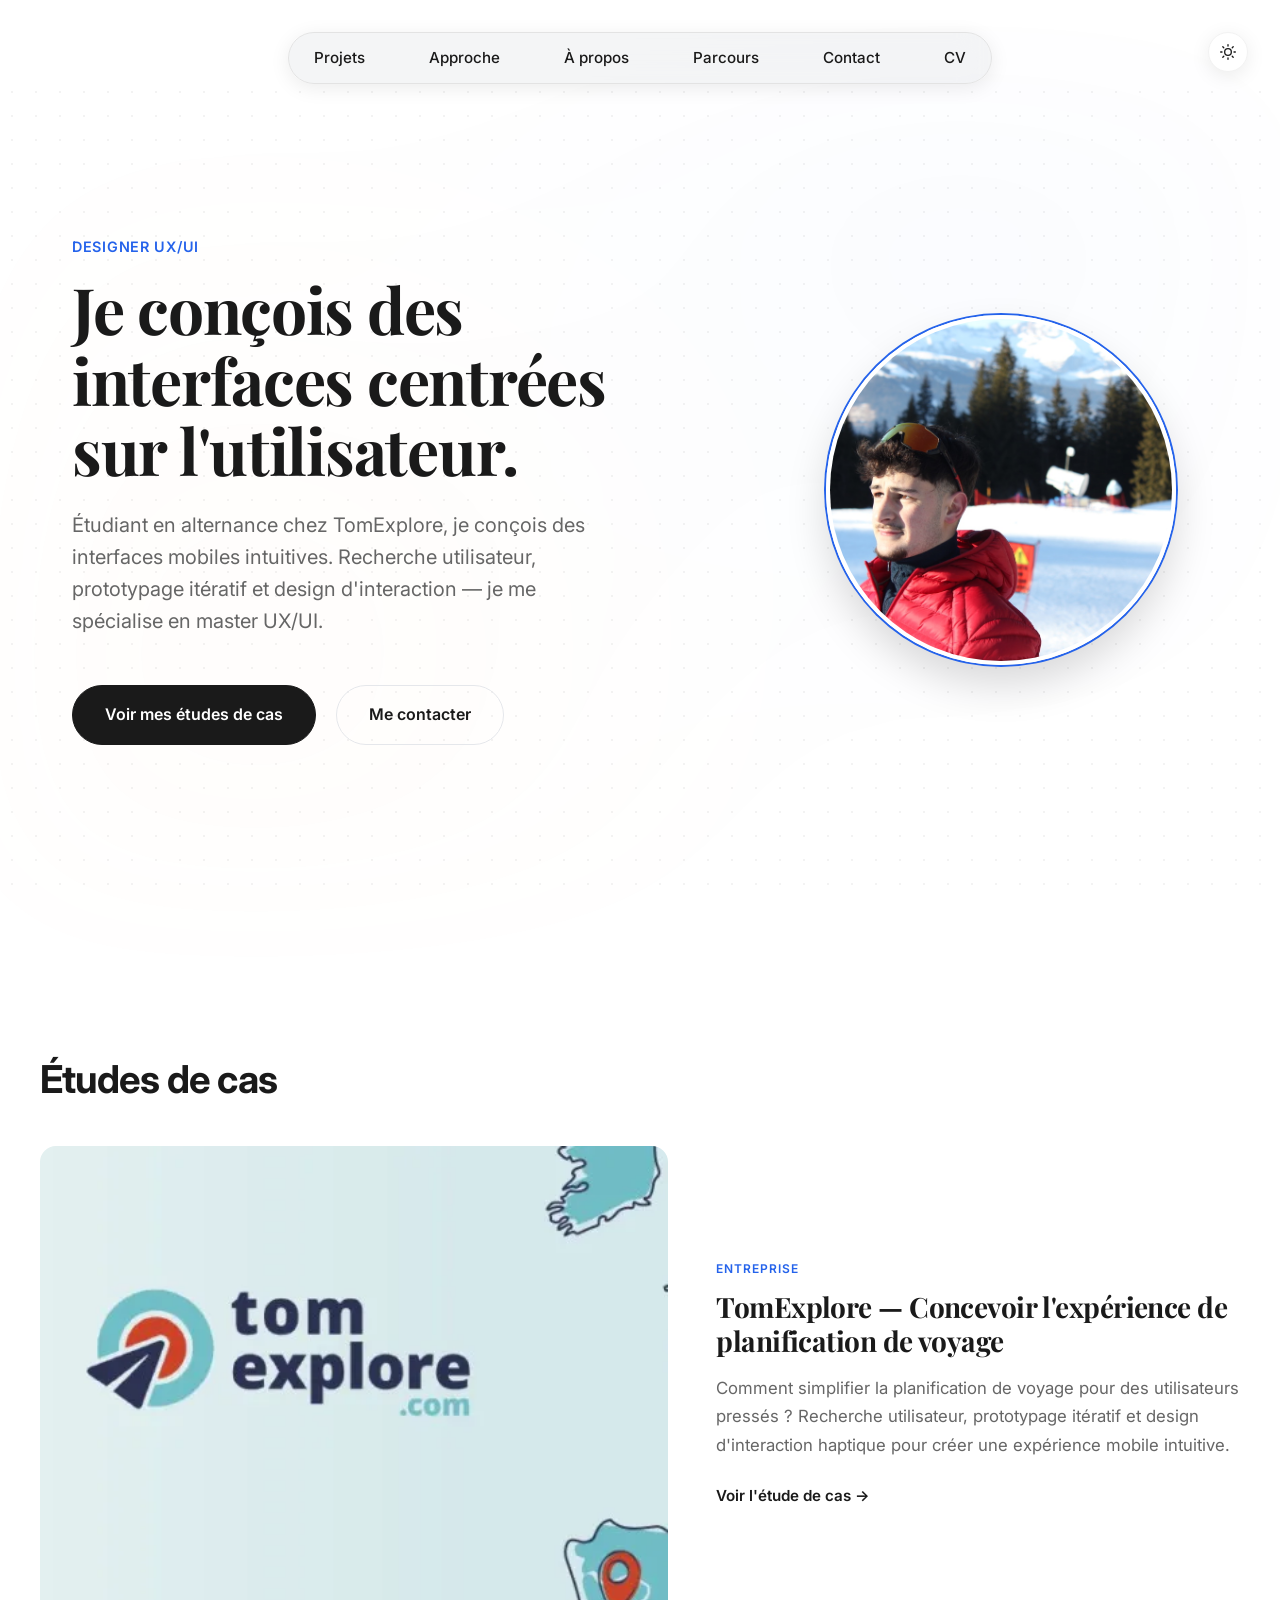
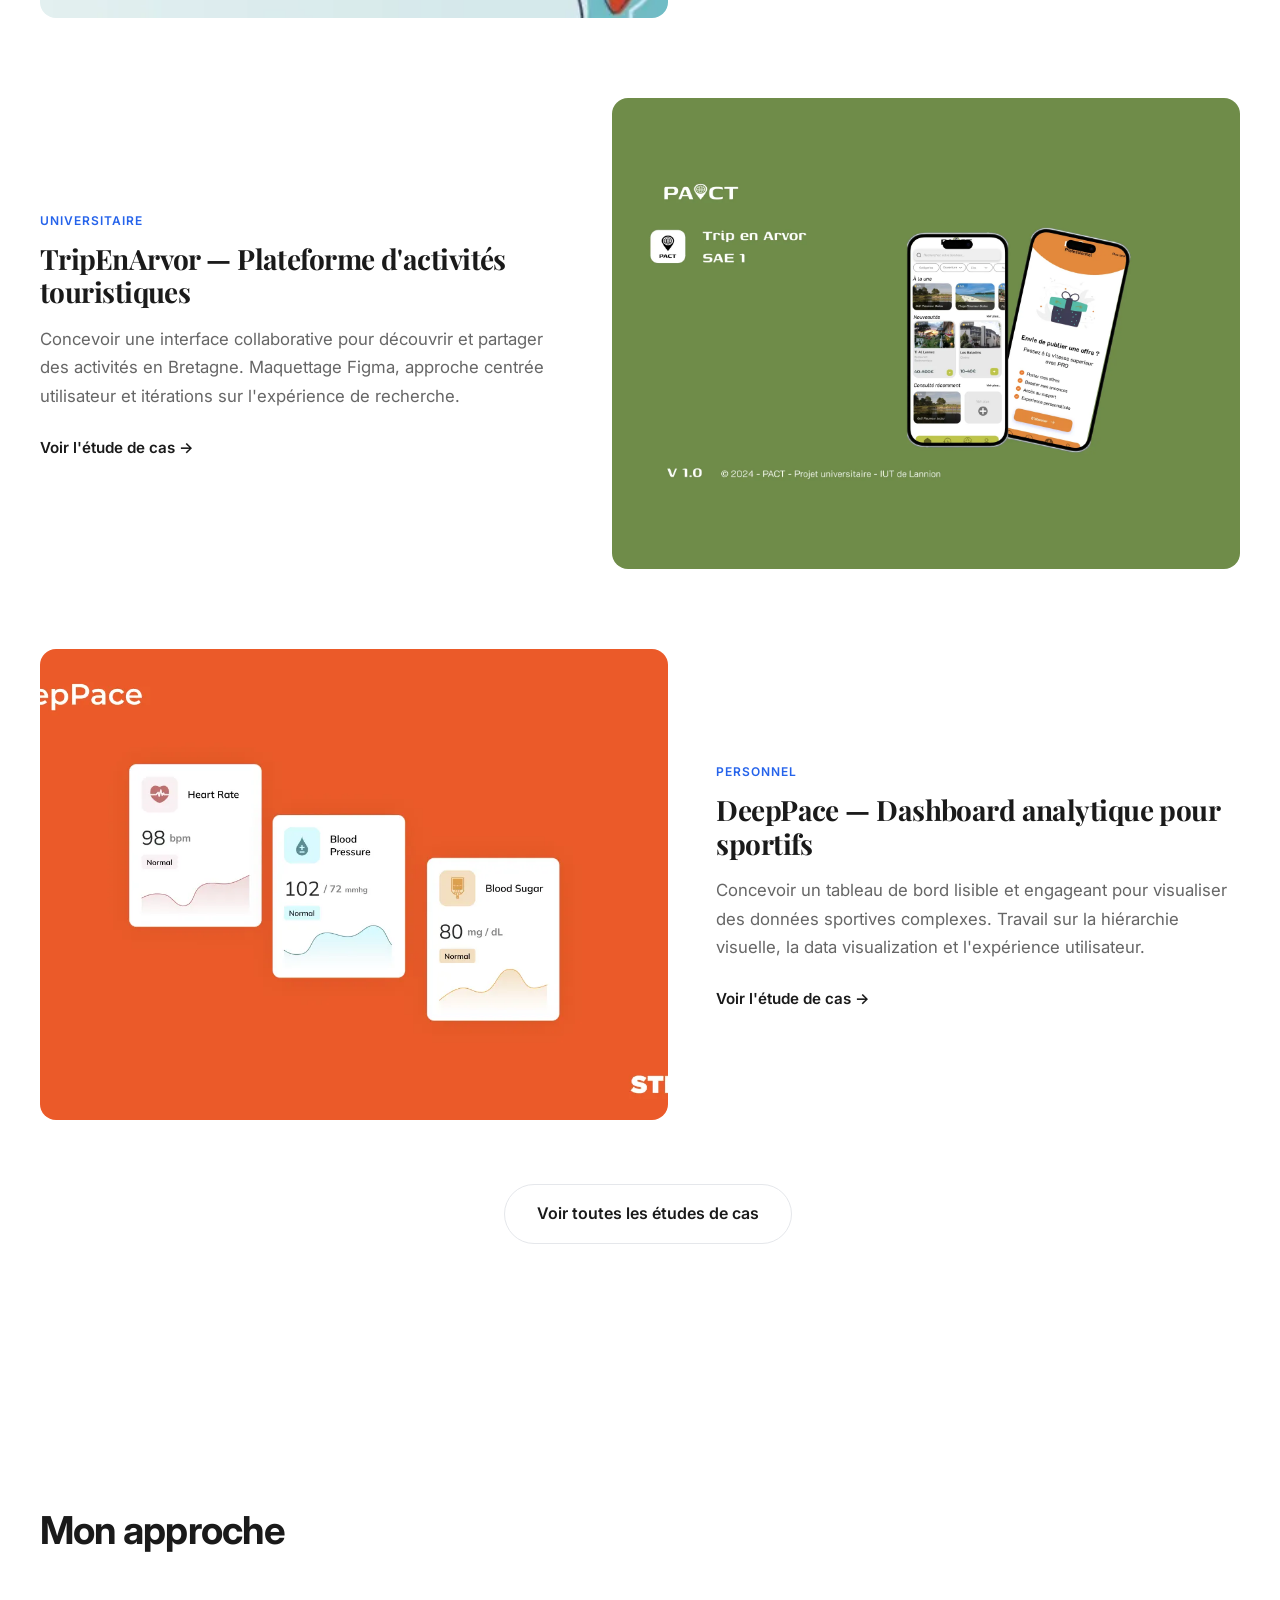
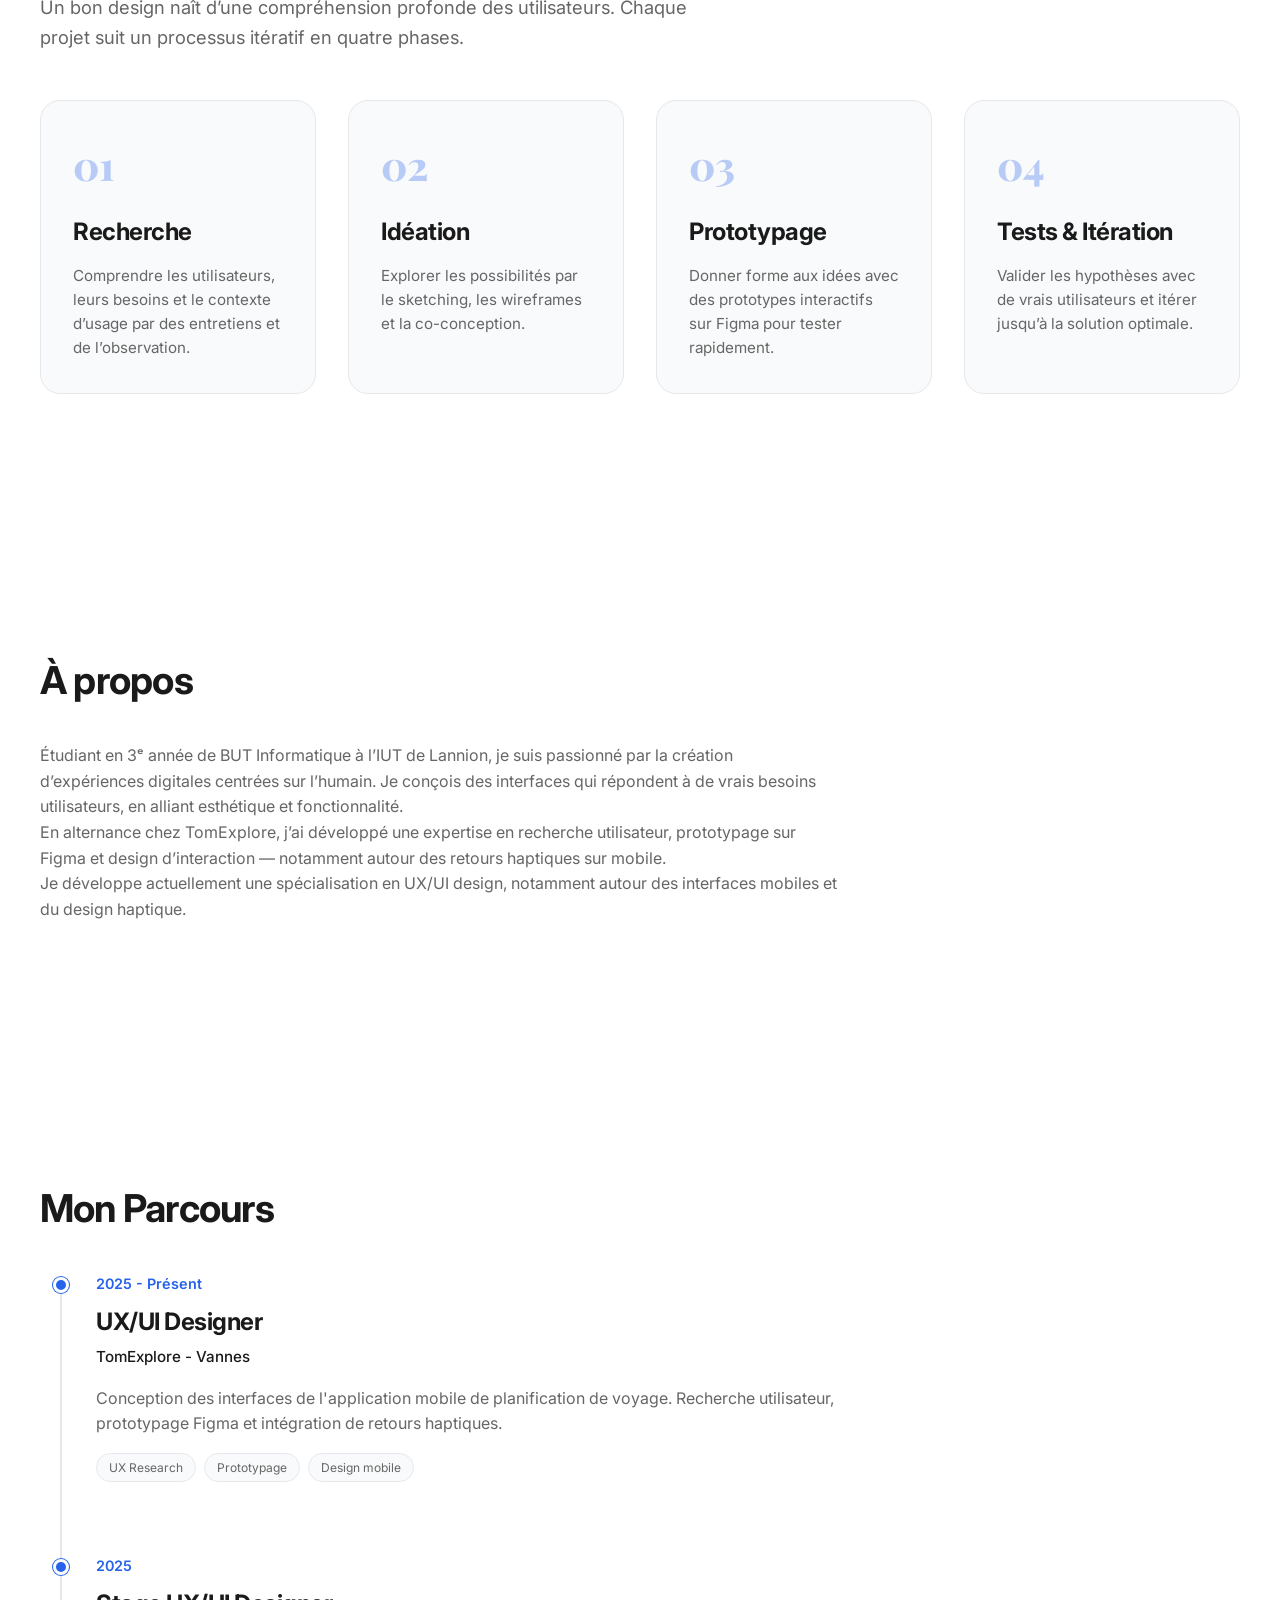
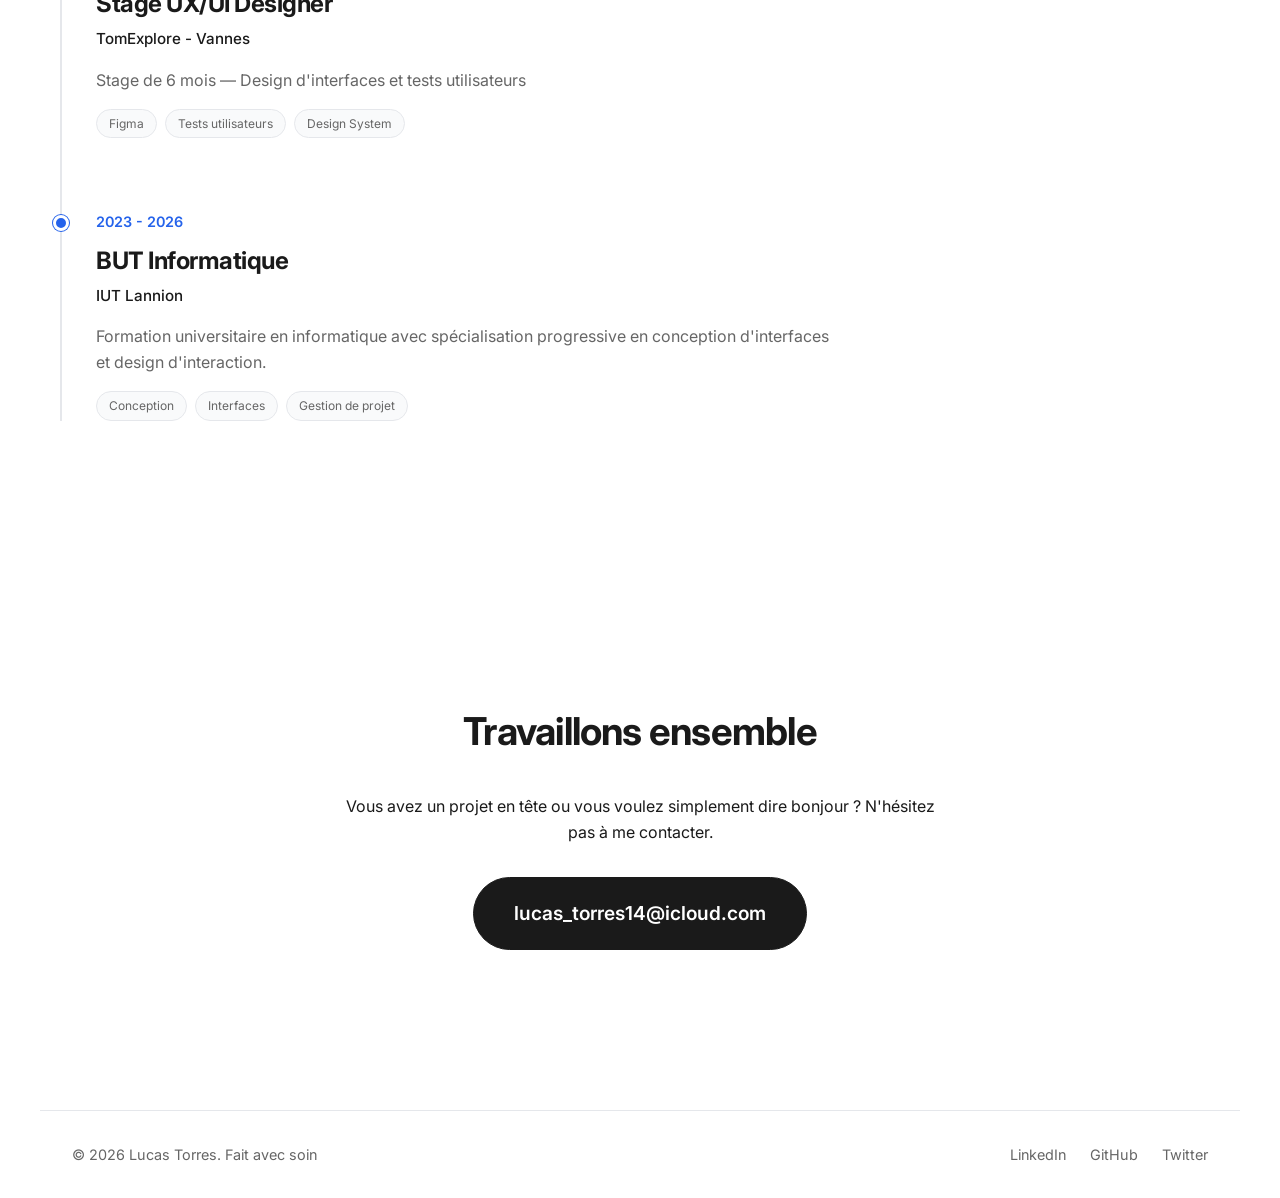
==== commit 0154d17b: "refonte SEO complète + nettoyage portfolio - Suppression curseur custom, popup CV, section Outils & " ====
--- a/index.html
+++ b/index.html
@@ -7,6 +7,22 @@
     <title>Lucas Torres | UX/UI Designer</title>
     <meta name="description"
         content="Portfolio de Lucas Torres, Designer UX/UI spécialisé dans les interfaces mobiles et le design d'interaction.">
+    <link rel="icon" type="image/png" sizes="32x32" href="images/favicon-32x32.png">
+    <link rel="icon" type="image/png" sizes="192x192" href="images/favicon-192x192.png">
+    <link rel="apple-touch-icon" href="images/apple-touch-icon.png">
+    <link rel="canonical" href="https://lucas-torres.com/">
+    <meta property="og:title" content="Lucas Torres | UX/UI Designer">
+    <meta property="og:description" content="Portfolio de Lucas Torres, Designer UX/UI spécialisé dans les interfaces mobiles et le design d'interaction.">
+    <meta property="og:image" content="https://lucas-torres.com/images/photo1.jpeg">
+    <meta property="og:url" content="https://lucas-torres.com/">
+    <meta property="og:type" content="website">
+    <meta property="og:locale" content="fr_FR">
+    <meta property="og:site_name" content="Lucas Torres">
+    <meta name="twitter:card" content="summary_large_image">
+    <meta name="twitter:title" content="Lucas Torres | UX/UI Designer">
+    <meta name="twitter:description" content="Portfolio de Lucas Torres, Designer UX/UI spécialisé dans les interfaces mobiles et le design d'interaction.">
+    <meta name="twitter:image" content="https://lucas-torres.com/images/photo1.jpeg">
+    <meta name="theme-color" content="#2563eb">
     <link rel="stylesheet" href="styles.css">
     <link rel="preconnect" href="https://fonts.googleapis.com">
     <link rel="preconnect" href="https://fonts.gstatic.com" crossorigin>
@@ -24,9 +40,23 @@
                 <li><a href="#about">À propos</a></li>
                 <li><a href="#journey">Parcours</a></li>
                 <li><a href="#contact">Contact</a></li>
+                <li><a href="LucasCv.pdf" download="Lucas_Torres_CV.pdf">CV</a></li>
             </ul>
         </nav>
         <a href="index.html" class="mobile-logo">Lucas Torres</a>
+        <button class="mobile-menu-toggle" aria-label="Ouvrir le menu">
+            <span></span><span></span><span></span>
+        </button>
+        <div class="mobile-nav">
+            <ul class="mobile-nav-links">
+                <li><a href="#work">Projets</a></li>
+                <li><a href="#approche">Approche</a></li>
+                <li><a href="#about">A propos</a></li>
+                <li><a href="#journey">Parcours</a></li>
+                <li><a href="#contact">Contact</a></li>
+                <li><a href="LucasCv.pdf" download="Lucas_Torres_CV.pdf">CV</a></li>
+            </ul>
+        </div>
         <button class="theme-toggle" aria-label="Changer le thème">
             <svg width="16" height="16" viewBox="0 0 24 24" fill="none" stroke="currentColor" stroke-width="2"
                 stroke-linecap="round" stroke-linejoin="round">
@@ -70,7 +100,54 @@
                 <h2 class="section-title">Études de cas</h2>
             </div>
             <div class="projects-grid">
-                <!-- Les projets sont générés dynamiquement par script.js -->
+                <article class="project-card fade-in-on-scroll" data-category="entreprise">
+                    <a href="projets/tomexplore.html" class="case-study-link">
+                        <div class="case-study-image">
+                            <picture>
+                                <source srcset="images/TomExplore.webp" type="image/webp">
+                                <img src="images/TomExplore.jpeg" alt="TomExplore — application de planification de voyage" loading="lazy" class="img-tomexplore" width="600" height="450">
+                            </picture>
+                        </div>
+                        <div class="case-study-info">
+                            <span class="case-study-category">Entreprise</span>
+                            <h3>TomExplore — Concevoir l'expérience de planification de voyage</h3>
+                            <p>Comment simplifier la planification de voyage pour des utilisateurs pressés ? Recherche utilisateur, prototypage itératif et design d'interaction haptique pour créer une expérience mobile intuitive.</p>
+                            <span class="case-study-cta">Voir l'étude de cas &rarr;</span>
+                        </div>
+                    </a>
+                </article>
+                <article class="project-card fade-in-on-scroll" data-category="universitaire">
+                    <a href="projets/tripenarvor.html" class="case-study-link">
+                        <div class="case-study-image">
+                            <picture>
+                                <source srcset="images/tripenarvor.webp" type="image/webp">
+                                <img src="images/tripenarvor.png" alt="TripEnArvor — plateforme d'activités touristiques en Bretagne" loading="lazy" width="600" height="450">
+                            </picture>
+                        </div>
+                        <div class="case-study-info">
+                            <span class="case-study-category">Universitaire</span>
+                            <h3>TripEnArvor — Plateforme d'activités touristiques</h3>
+                            <p>Concevoir une interface collaborative pour découvrir et partager des activités en Bretagne. Maquettage Figma, approche centrée utilisateur et itérations sur l'expérience de recherche.</p>
+                            <span class="case-study-cta">Voir l'étude de cas &rarr;</span>
+                        </div>
+                    </a>
+                </article>
+                <article class="project-card fade-in-on-scroll" data-category="perso">
+                    <a href="projets/deeppace.html" class="case-study-link">
+                        <div class="case-study-image">
+                            <picture>
+                                <source srcset="images/deeppace.webp" type="image/webp">
+                                <img src="images/deeppace.png" alt="DeepPace — dashboard analytique pour sportifs" loading="lazy" width="600" height="450">
+                            </picture>
+                        </div>
+                        <div class="case-study-info">
+                            <span class="case-study-category">Personnel</span>
+                            <h3>DeepPace — Dashboard analytique pour sportifs</h3>
+                            <p>Concevoir un tableau de bord lisible et engageant pour visualiser des données sportives complexes. Travail sur la hiérarchie visuelle, la data visualization et l'expérience utilisateur.</p>
+                            <span class="case-study-cta">Voir l'étude de cas &rarr;</span>
+                        </div>
+                    </a>
+                </article>
             </div>
             <div class="view-all-projects">
                 <a href="projects.html" class="btn btn-outline">Voir toutes les études de cas</a>
@@ -123,84 +200,6 @@
             </div>
         </section>
 
-        <section id="outils" class="outils container section-padding">
-            <h2 class="section-title fade-in-on-scroll">Outils & Méthodes</h2>
-            <div class="outils-grid fade-in-on-scroll">
-                <div class="outil-category">
-                    <h3>Design & Prototypage</h3>
-                    <div class="outil-items">
-                        <div class="outil-card">
-                            <img src="https://cdn.simpleicons.org/figma/F24E1E" alt="Figma">
-                            <span>Figma</span>
-                        </div>
-                        <div class="outil-card">
-                            <span>Wireframing</span>
-                        </div>
-                        <div class="outil-card">
-                            <span>Prototypage interactif</span>
-                        </div>
-                        <div class="outil-card">
-                            <span>Design System</span>
-                        </div>
-                    </div>
-                </div>
-                <div class="outil-category">
-                    <h3>Recherche & Tests</h3>
-                    <div class="outil-items">
-                        <div class="outil-card">
-                            <span>Tests utilisateurs</span>
-                        </div>
-                        <div class="outil-card">
-                            <span>Entretiens</span>
-                        </div>
-                        <div class="outil-card">
-                            <span>Personas</span>
-                        </div>
-                        <div class="outil-card">
-                            <span>Audit heuristique</span>
-                        </div>
-                    </div>
-                </div>
-                <div class="outil-category">
-                    <h3>Gestion de projet</h3>
-                    <div class="outil-items">
-                        <div class="outil-card">
-                            <img src="https://cdn.simpleicons.org/clickup/7B68EE" alt="ClickUp">
-                            <span>ClickUp</span>
-                        </div>
-                        <div class="outil-card">
-                            <img src="https://cdn.simpleicons.org/trello/0052CC" alt="Trello">
-                            <span>Trello</span>
-                        </div>
-                        <div class="outil-card">
-                            <span>Agile / Scrum</span>
-                        </div>
-                    </div>
-                </div>
-                <div class="outil-category">
-                    <h3>Intégration</h3>
-                    <div class="outil-items">
-                        <div class="outil-card">
-                            <img src="https://cdn.simpleicons.org/react/2563eb" alt="React">
-                            <span>React</span>
-                        </div>
-                        <div class="outil-card">
-                            <img src="https://cdn.simpleicons.org/ionic/3880FF" alt="Ionic">
-                            <span>Ionic</span>
-                        </div>
-                        <div class="outil-card">
-                            <img src="https://cdn.simpleicons.org/html5/E34F26" alt="HTML/CSS">
-                            <span>HTML/CSS</span>
-                        </div>
-                        <div class="outil-card">
-                            <img src="https://cdn.simpleicons.org/tailwindcss/06B6D4" alt="Tailwind">
-                            <span>Tailwind</span>
-                        </div>
-                    </div>
-                </div>
-            </div>
-        </section>
-
         <section id="journey" class="journey container section-padding">
             <h2 class="section-title fade-in-on-scroll">Mon Parcours</h2>
             <div class="timeline fade-in-on-scroll">
@@ -263,27 +262,43 @@
                 </p>
                 <a href="mailto:lucas_torres14@icloud.com"
                     class="btn btn-primary big-btn">lucas_torres14@icloud.com</a>
-
-                <footer class="footer">
-                    <p>&copy; 2026 Lucas Torres. Fait avec ♥️</p>
-                    <div class="social-links">
-                        <a href="https://www.linkedin.com/in/lucastorres14/">LinkedIn</a>
-                        <a href="https://github.com/LucasOtw">GitHub</a>
-                        <a href="https://x.com/_LuCaS_tS_">Twitter</a>
-                    </div>
-                </footer>
             </div>
         </section>
     </main>
 
-    <!-- CV Download Popup -->
-    <div class="cv-popup" id="cvPopup">
-        <button class="cv-popup-close" id="cvPopupClose">&times;</button>
-        <h4>Téléchargez mon CV</h4>
-        <p>Découvrez mon parcours et mes compétences en détail.</p>
-        <a href="LucasCv.pdf" download="Lucas_Torres_CV.pdf" class="btn btn-primary">Télécharger CV</a>
-    </div>
-
+    <footer class="footer container">
+        <p>&copy; 2026 Lucas Torres. Fait avec soin</p>
+        <div class="social-links">
+            <a href="https://www.linkedin.com/in/lucastorres14/" target="_blank" rel="noopener noreferrer">LinkedIn</a>
+            <a href="https://github.com/LucasOtw" target="_blank" rel="noopener noreferrer">GitHub</a>
+            <a href="https://x.com/_LuCaS_tS_" target="_blank" rel="noopener noreferrer">Twitter</a>
+        </div>
+    </footer>
+
+    <script type="application/ld+json">
+    {
+        "@context": "https://schema.org",
+        "@type": "Person",
+        "name": "Lucas Torres",
+        "jobTitle": "UX/UI Designer",
+        "url": "https://lucas-torres.com",
+        "email": "lucas_torres14@icloud.com",
+        "sameAs": [
+            "https://www.linkedin.com/in/lucastorres14/",
+            "https://github.com/LucasOtw",
+            "https://x.com/_LuCaS_tS_"
+        ],
+        "worksFor": {
+            "@type": "Organization",
+            "name": "TomExplore"
+        },
+        "alumniOf": {
+            "@type": "EducationalOrganization",
+            "name": "IUT Lannion"
+        },
+        "knowsAbout": ["UX Design", "UI Design", "Recherche utilisateur", "Prototypage", "Figma", "Design d'interaction"]
+    }
+    </script>
     <script src="script.js"></script>
 </body>
 
--- a/styles.css
+++ b/styles.css
@@ -39,147 +39,8 @@
     transition: background-color var(--transition-base), color var(--transition-base);
     overflow-x: hidden;
     position: relative;
-    cursor: none;
-}
-
-.cursor {
-    width: 20px;
-    height: 20px;
-    border-radius: 50%;
-    background-color: var(--accent-color);
-    position: fixed;
-    pointer-events: none;
-    z-index: 9999;
-    transition: transform 0.1s ease;
-    transform: translate(-50%, -50%);
-}
-
-.cursor-dot {
-    width: 4px;
-    height: 4px;
-    border-radius: 50%;
-    background-color: var(--accent-color);
-    position: fixed;
-    pointer-events: none;
-    z-index: 9999;
-    transform: translate(-50%, -50%);
-}
-
-a,
-button,
-.btn,
-input,
-textarea,
-select {
-    cursor: none !important;
-}
-
-.cv-popup {
-    position: fixed;
-    bottom: 2rem;
-    right: 2rem;
-    background: linear-gradient(135deg, var(--accent-color), #1e40af);
-    border: none;
-    border-radius: 16px;
-    padding: 2rem;
-    box-shadow:
-        0 20px 40px rgba(37, 99, 235, 0.2),
-        0 0 0 1px rgba(255, 255, 255, 0.1),
-        inset 0 1px 0 rgba(255, 255, 255, 0.2);
-    z-index: 1000;
-    opacity: 0;
-    transform: translateY(20px) scale(0.95);
-    transition: opacity 0.4s cubic-bezier(0.25, 0.46, 0.45, 0.94),
-        transform 0.4s cubic-bezier(0.25, 0.46, 0.45, 0.94);
-    pointer-events: none;
-    max-width: 320px;
-    backdrop-filter: blur(10px);
-}
-
-.cv-popup.show {
-    opacity: 1;
-    transform: translateY(0) scale(1);
-    pointer-events: auto;
-    animation: popupPulse 3s ease-in-out infinite;
-}
-
-.cv-popup h4 {
-    font-size: 1.2rem;
-    margin-bottom: 0.75rem;
-    color: white;
-    font-weight: 700;
-    text-shadow: 0 1px 2px rgba(0, 0, 0, 0.1);
-}
-
-.cv-popup p {
-    font-size: 0.95rem;
-    color: rgba(255, 255, 255, 0.9);
-    margin-bottom: 1.5rem;
-    line-height: 1.5;
-    text-shadow: 0 1px 2px rgba(0, 0, 0, 0.1);
-}
-
-.cv-popup .btn {
-    font-size: 0.95rem;
-    padding: 0.875rem 1.75rem;
-    display: block;
-    text-align: center;
-    background: white;
-    color: var(--accent-color);
-    border: none;
-    font-weight: 600;
-    box-shadow: 0 4px 12px rgba(0, 0, 0, 0.15);
-    transition: all 0.3s ease;
-}
-
-.cv-popup .btn:hover {
-    transform: translateY(-2px);
-    box-shadow: 0 6px 20px rgba(0, 0, 0, 0.2);
-}
-
-.cv-popup-close {
-    position: absolute;
-    top: 0.75rem;
-    right: 0.75rem;
-    background: rgba(255, 255, 255, 0.2);
-    border: none;
-    color: white;
-    cursor: none !important;
-    font-size: 1.4rem;
-    width: 32px;
-    height: 32px;
-    border-radius: 50%;
-    display: flex;
-    align-items: center;
-    justify-content: center;
-    opacity: 0.8;
-    transition: all 0.2s ease;
-    backdrop-filter: blur(10px);
-}
-
-.cv-popup-close:hover {
-    opacity: 1;
-    background: rgba(255, 255, 255, 0.3);
-    transform: scale(1.1);
-}
-
-@keyframes popupPulse {
-
-    0%,
-    100% {
-        box-shadow:
-            0 20px 40px rgba(37, 99, 235, 0.2),
-            0 0 0 1px rgba(255, 255, 255, 0.1),
-            inset 0 1px 0 rgba(255, 255, 255, 0.2);
-    }
-
-    50% {
-        box-shadow:
-            0 20px 40px rgba(37, 99, 235, 0.3),
-            0 0 0 1px rgba(255, 255, 255, 0.2),
-            inset 0 1px 0 rgba(255, 255, 255, 0.3);
-    }
-}
+}
+
 
 h1,
 h2,
@@ -352,6 +213,14 @@
 }
 
 .mobile-logo {
+    display: none;
+}
+
+.mobile-menu-toggle {
+    display: none;
+}
+
+.mobile-nav {
     display: none;
 }
 
@@ -922,6 +791,7 @@
 .footer {
     border-top: 1px solid var(--border-color);
     padding-top: 2rem;
+    padding-bottom: 2rem;
     display: flex;
     justify-content: space-between;
     align-items: center;
@@ -1001,26 +871,6 @@
    MOBILE RESPONSIVE - OPTIMISATION COMPLETE
    =========================================== */
 
-/* Désactiver le curseur custom sur les écrans tactiles */
-@media (hover: none) and (pointer: coarse) {
-    body {
-        cursor: auto;
-    }
-
-    .cursor,
-    .cursor-dot {
-        display: none !important;
-    }
-
-    a,
-    button,
-    .btn,
-    input,
-    textarea,
-    select {
-        cursor: auto !important;
-    }
-}
 
 /* Tablettes et petits écrans */
 @media (max-width: 968px) {
@@ -1159,6 +1009,91 @@
         background-color: rgba(15, 23, 42, 0.8);
     }
 
+    .mobile-menu-toggle {
+        display: flex;
+        flex-direction: column;
+        justify-content: center;
+        gap: 5px;
+        position: fixed;
+        top: 1rem;
+        right: 4rem;
+        background: white;
+        backdrop-filter: blur(16px);
+        -webkit-backdrop-filter: blur(16px);
+        border: 1.9px solid #f2f2f2;
+        width: 44px;
+        height: 44px;
+        border-radius: 50%;
+        pointer-events: auto;
+        align-items: center;
+        z-index: 101;
+        box-shadow: 0px 4.06px 20.28px rgb(0 0 0 / 8%);
+        transition: background-color var(--transition-base);
+    }
+
+    [data-theme="dark"] .mobile-menu-toggle {
+        background-color: rgba(15, 23, 42, 0.7);
+        box-shadow: 0 4px 6px -1px rgba(0, 0, 0, 0.2), inset 0 0 0 1px rgba(255, 255, 255, 0.05);
+    }
+
+    .mobile-menu-toggle span {
+        display: block;
+        width: 18px;
+        height: 2px;
+        background-color: var(--text-color);
+        border-radius: 2px;
+        transition: all 0.3s ease;
+    }
+
+    .mobile-menu-toggle.active span:nth-child(1) {
+        transform: rotate(45deg) translate(5px, 5px);
+    }
+
+    .mobile-menu-toggle.active span:nth-child(2) {
+        opacity: 0;
+    }
+
+    .mobile-menu-toggle.active span:nth-child(3) {
+        transform: rotate(-45deg) translate(5px, -5px);
+    }
+
+    .mobile-nav {
+        display: none;
+        position: fixed;
+        top: 0;
+        left: 0;
+        width: 100%;
+        height: 100vh;
+        background-color: var(--bg-color);
+        z-index: 99;
+        align-items: center;
+        justify-content: center;
+    }
+
+    .mobile-nav.open {
+        display: flex;
+    }
+
+    .mobile-nav-links {
+        list-style: none;
+        display: flex;
+        flex-direction: column;
+        gap: 2rem;
+        text-align: center;
+    }
+
+    .mobile-nav-links a {
+        font-size: 1.5rem;
+        font-weight: 600;
+        color: var(--text-color);
+        text-decoration: none;
+        transition: color 0.3s ease;
+    }
+
+    .mobile-nav-links a:hover {
+        color: var(--accent-color);
+    }
+
     .theme-toggle {
         top: 1rem;
         right: 1rem;
@@ -1339,41 +1274,6 @@
     .social-links {
         justify-content: center;
         gap: 1.25rem;
-    }
-
-    /* === CV POPUP === */
-    .cv-popup {
-        bottom: 1rem;
-        right: 1rem;
-        left: 1rem;
-        max-width: none;
-        padding: 1.5rem;
-        border-radius: 12px;
-    }
-
-    .cv-popup h4 {
-        font-size: 1.1rem;
-        padding-right: 2rem;
-    }
-
-    .cv-popup p {
-        font-size: 0.9rem;
-        margin-bottom: 1rem;
-    }
-
-    .cv-popup .btn {
-        padding: 0.75rem 1.25rem;
-        font-size: 0.9rem;
-        width: 80%;
-        margin: 0 auto;
-        display: block;
-    }
-
-    .cv-popup-close {
-        top: 0.5rem;
-        right: 0.5rem;
-        width: 36px;
-        height: 36px;
     }
 
     /* === PROJECTS PAGE === */
@@ -1773,28 +1673,233 @@
 }
 
 /* ===========================================
-   DESIGN PROCESS SECTION
+   CASE STUDY PAGE
    =========================================== */
 
-.design-process-section {
-    margin-top: 4rem;
-    padding-top: 3rem;
-    border-top: 1px solid var(--border-color);
-}
-
-.design-process-section h2 {
+/* Meta bar (role, duration, tools) */
+.cs-meta {
+    display: grid;
+    grid-template-columns: 1fr 1fr 1fr;
+    gap: 2rem;
+    padding: 2.5rem;
+    background: var(--card-bg);
+    border: 1px solid var(--border-color);
+    border-radius: 16px;
+    margin-bottom: 4rem;
+}
+
+.cs-meta-label {
+    display: block;
+    font-size: 0.75rem;
+    font-weight: 600;
+    text-transform: uppercase;
+    letter-spacing: 0.08em;
+    color: var(--accent-color);
+    margin-bottom: 0.5rem;
+}
+
+.cs-meta-item p {
+    color: var(--secondary-text);
+    font-size: 0.95rem;
+    line-height: 1.6;
+    margin: 0;
+}
+
+.cs-tools {
+    display: flex;
+    flex-wrap: wrap;
+    gap: 0.5rem;
+}
+
+/* Section blocks */
+.cs-section {
+    margin-bottom: 4rem;
+}
+
+.cs-section-title {
     font-size: 1.8rem;
-    margin-bottom: 1rem;
-    margin-top: 0;
-}
-
-.design-process-desc {
+    font-family: var(--font-serif);
+    margin-bottom: 1.5rem;
+}
+
+.cs-section-desc {
     font-size: 1.1rem;
     line-height: 1.8;
     color: var(--secondary-text);
     margin-bottom: 3rem;
     max-width: 700px;
 }
+
+.cs-challenge {
+    font-size: 1.25rem;
+    line-height: 1.8;
+    color: var(--secondary-text);
+    max-width: 800px;
+    border-left: 3px solid var(--accent-color);
+    padding-left: 1.5rem;
+}
+
+/* Process steps */
+.cs-process-grid {
+    display: flex;
+    flex-direction: column;
+    gap: 2rem;
+}
+
+.cs-process-step {
+    display: grid;
+    grid-template-columns: 140px 1fr;
+    gap: 2rem;
+    padding: 2rem;
+    background: var(--card-bg);
+    border: 1px solid var(--border-color);
+    border-radius: 16px;
+    transition: border-color var(--transition-base), transform var(--transition-base);
+}
+
+.cs-process-step:hover {
+    border-color: var(--accent-color);
+    transform: translateX(4px);
+}
+
+.cs-step-marker {
+    display: flex;
+    flex-direction: column;
+    align-items: flex-start;
+}
+
+.cs-step-number {
+    font-size: 2rem;
+    font-weight: 800;
+    color: var(--accent-color);
+    opacity: 0.3;
+    font-family: var(--font-serif);
+    line-height: 1;
+    margin-bottom: 0.5rem;
+}
+
+.cs-step-label {
+    font-size: 0.75rem;
+    font-weight: 600;
+    text-transform: uppercase;
+    letter-spacing: 0.08em;
+    color: var(--accent-color);
+}
+
+.cs-step-content h3 {
+    margin-bottom: 0.75rem;
+    font-size: 1.2rem;
+}
+
+.cs-step-content p {
+    color: var(--secondary-text);
+    line-height: 1.7;
+    margin: 0;
+}
+
+/* Results */
+.cs-results-list {
+    list-style: none;
+    padding: 0;
+    display: grid;
+    grid-template-columns: 1fr 1fr;
+    gap: 1rem;
+}
+
+.cs-results-list li {
+    position: relative;
+    padding: 1.25rem 1.25rem 1.25rem 2.5rem;
+    background: var(--card-bg);
+    border: 1px solid var(--border-color);
+    border-radius: 12px;
+    color: var(--secondary-text);
+    font-size: 0.95rem;
+    line-height: 1.6;
+}
+
+.cs-results-list li::before {
+    content: '';
+    position: absolute;
+    left: 1rem;
+    top: 1.45rem;
+    width: 8px;
+    height: 8px;
+    background: var(--accent-color);
+    border-radius: 50%;
+}
+
+/* Learnings / Quote */
+.cs-learnings {
+    padding: 3rem;
+    background: var(--card-bg);
+    border: 1px solid var(--border-color);
+    border-radius: 16px;
+}
+
+.cs-quote {
+    font-size: 1.15rem;
+    line-height: 1.8;
+    color: var(--secondary-text);
+    font-style: italic;
+    margin: 0;
+    padding-left: 1.5rem;
+    border-left: 3px solid var(--accent-color);
+}
+
+/* Bottom navigation */
+.cs-nav {
+    display: flex;
+    gap: 1rem;
+    justify-content: center;
+    margin-top: 4rem;
+    padding-top: 3rem;
+    border-top: 1px solid var(--border-color);
+}
+
+/* Responsive case study */
+@media (max-width: 768px) {
+    .cs-meta {
+        grid-template-columns: 1fr;
+        gap: 1.5rem;
+        padding: 1.5rem;
+    }
+
+    .cs-process-step {
+        grid-template-columns: 1fr;
+        gap: 1rem;
+        padding: 1.5rem;
+    }
+
+    .cs-step-marker {
+        flex-direction: row;
+        align-items: center;
+        gap: 1rem;
+    }
+
+    .cs-step-number {
+        margin-bottom: 0;
+    }
+
+    .cs-results-list {
+        grid-template-columns: 1fr;
+    }
+
+    .cs-challenge {
+        font-size: 1.1rem;
+    }
+
+    .cs-learnings {
+        padding: 2rem;
+    }
+
+    .cs-nav {
+        flex-direction: column;
+    }
+}
+
+/* ===========================================
+   DESIGN PROCESS SECTION (comparison sliders)
+   =========================================== */
 
 /* Design Screens */
 .design-screens {
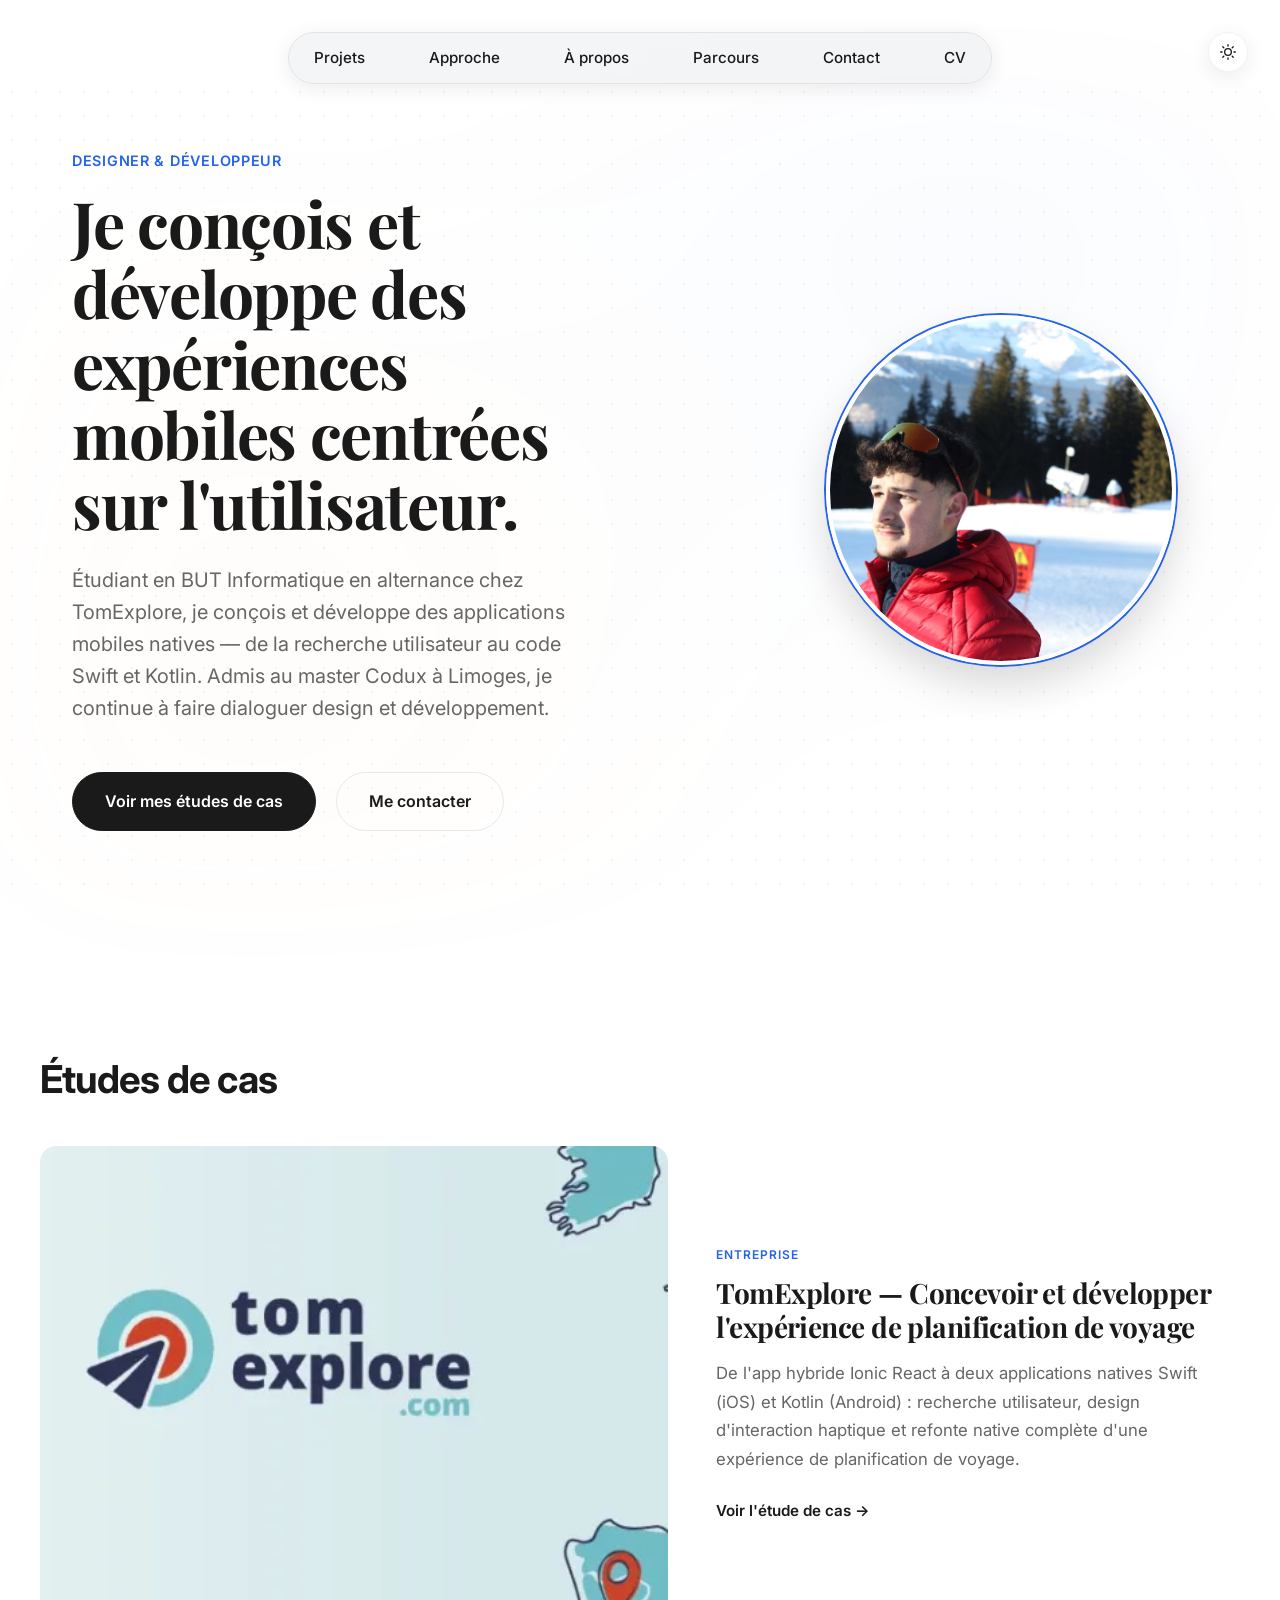
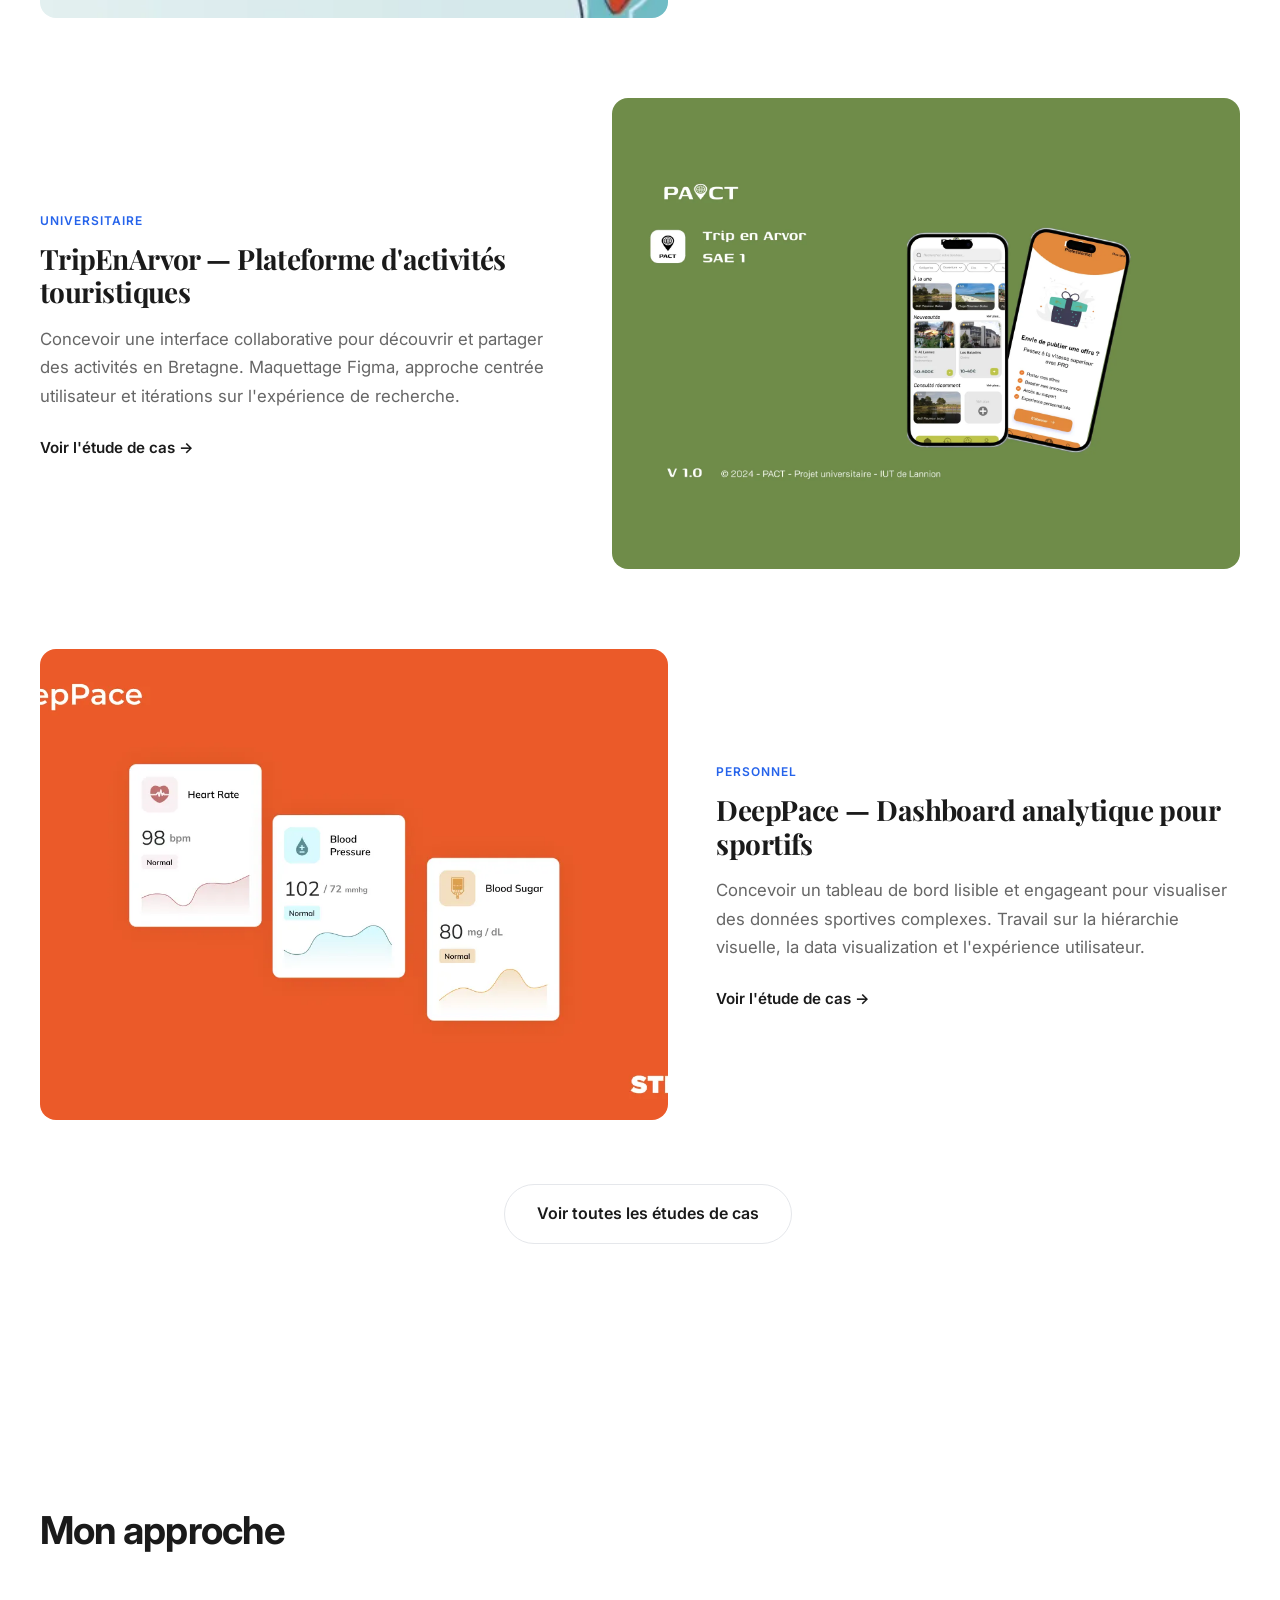
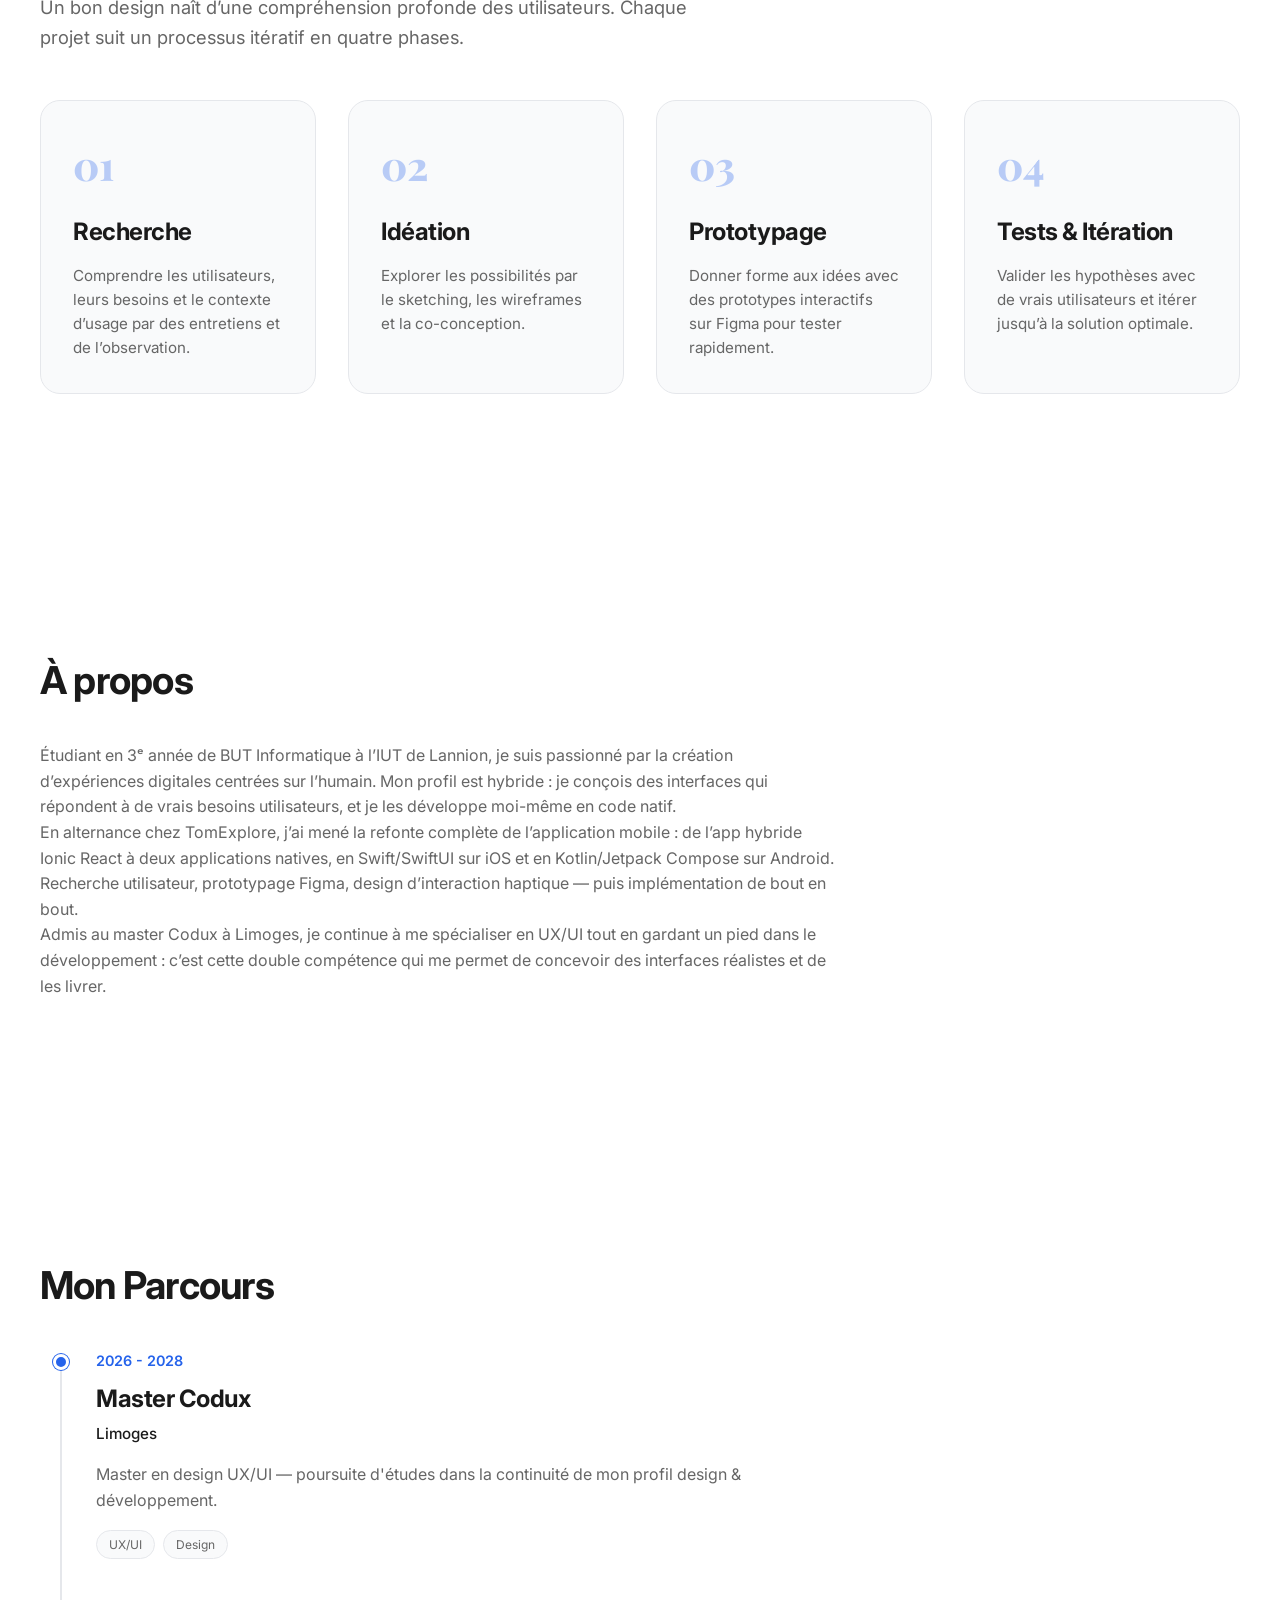
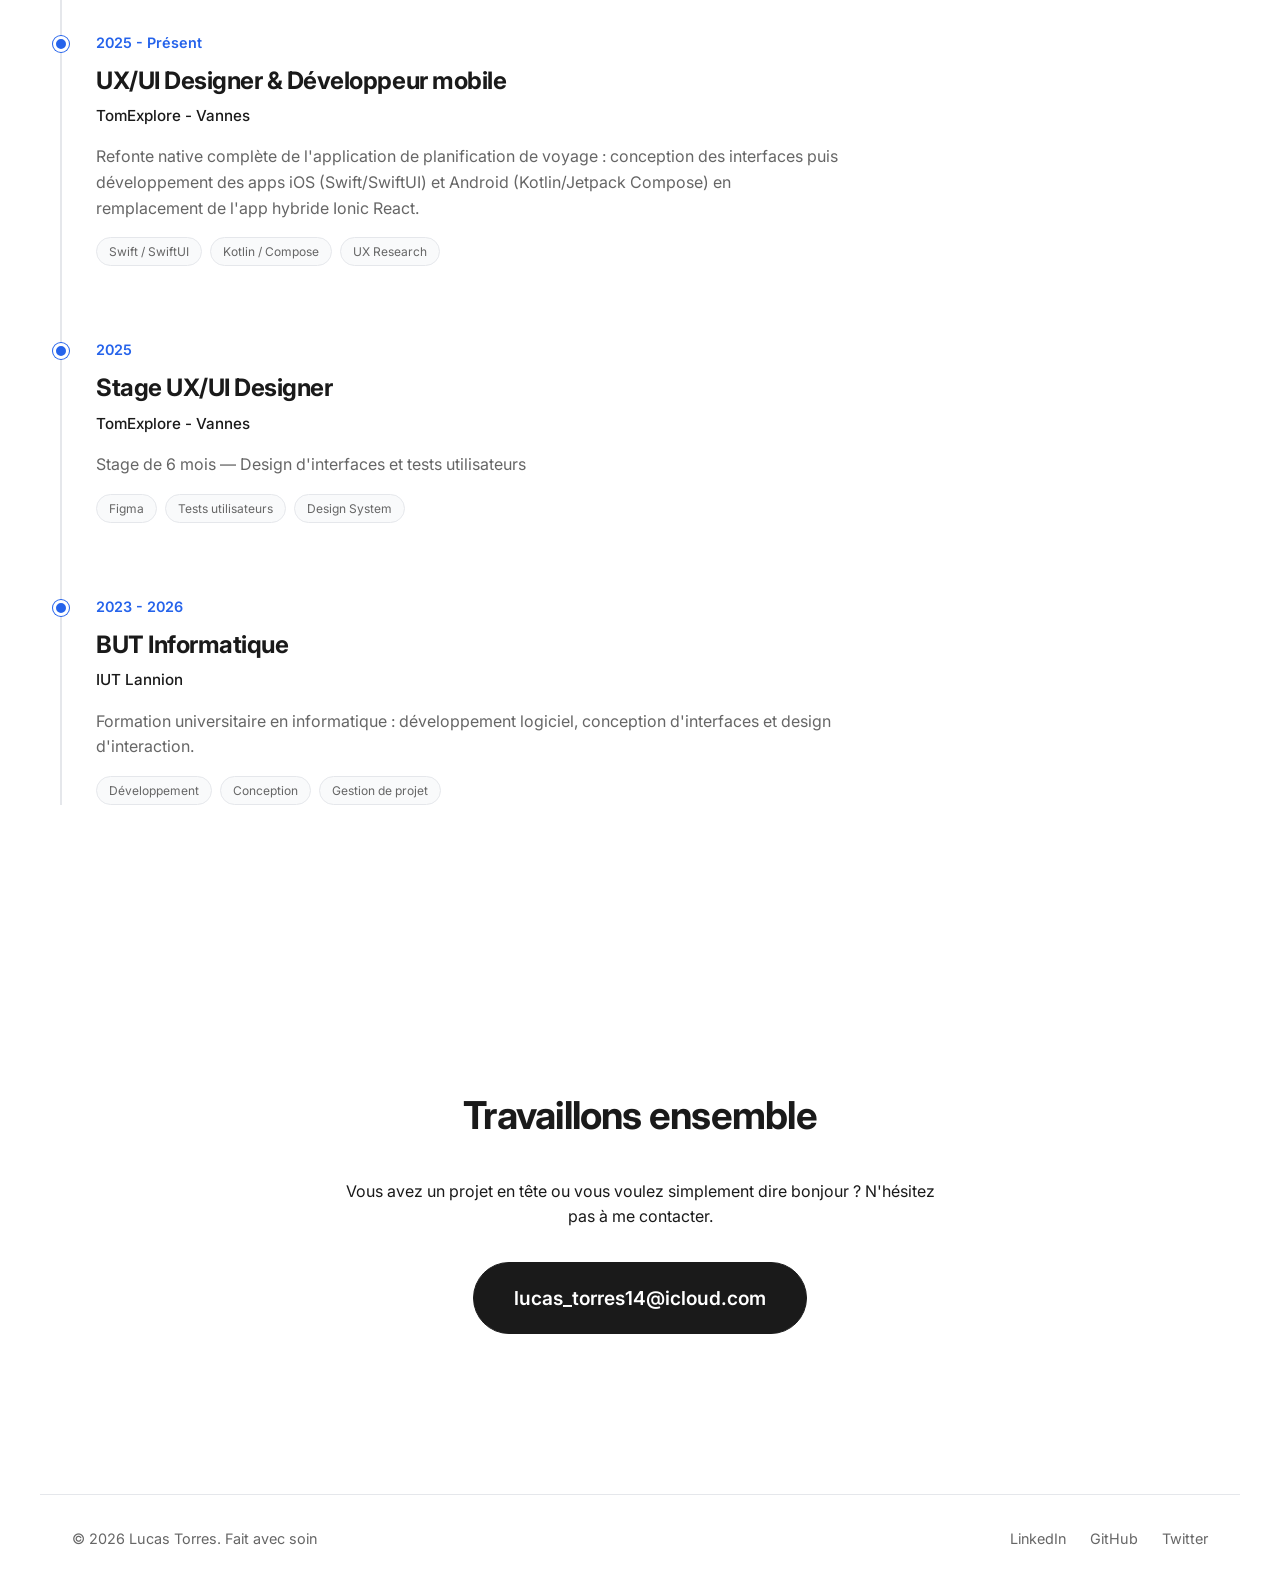
==== commit 5026d8a1: "Repositionnement Designer & Développeur + refonte native TomExplore - Titre, hero, à propos, metas e" ====
--- a/index.html
+++ b/index.html
@@ -4,23 +4,23 @@
 <head>
     <meta charset="UTF-8">
     <meta name="viewport" content="width=device-width, initial-scale=1.0">
-    <title>Lucas Torres | UX/UI Designer</title>
+    <title>Lucas Torres | Designer & Développeur</title>
     <meta name="description"
-        content="Portfolio de Lucas Torres, Designer UX/UI spécialisé dans les interfaces mobiles et le design d'interaction.">
+        content="Portfolio de Lucas Torres, Designer UX/UI et Développeur mobile. Applications iOS et Android natives (Swift, Kotlin), recherche utilisateur et design d'interaction.">
     <link rel="icon" type="image/png" sizes="32x32" href="images/favicon-32x32.png">
     <link rel="icon" type="image/png" sizes="192x192" href="images/favicon-192x192.png">
     <link rel="apple-touch-icon" href="images/apple-touch-icon.png">
     <link rel="canonical" href="https://lucas-torres.com/">
-    <meta property="og:title" content="Lucas Torres | UX/UI Designer">
-    <meta property="og:description" content="Portfolio de Lucas Torres, Designer UX/UI spécialisé dans les interfaces mobiles et le design d'interaction.">
+    <meta property="og:title" content="Lucas Torres | Designer & Développeur">
+    <meta property="og:description" content="Portfolio de Lucas Torres, Designer UX/UI et Développeur mobile. Applications iOS et Android natives (Swift, Kotlin), recherche utilisateur et design d'interaction.">
     <meta property="og:image" content="https://lucas-torres.com/images/photo1.jpeg">
     <meta property="og:url" content="https://lucas-torres.com/">
     <meta property="og:type" content="website">
     <meta property="og:locale" content="fr_FR">
     <meta property="og:site_name" content="Lucas Torres">
     <meta name="twitter:card" content="summary_large_image">
-    <meta name="twitter:title" content="Lucas Torres | UX/UI Designer">
-    <meta name="twitter:description" content="Portfolio de Lucas Torres, Designer UX/UI spécialisé dans les interfaces mobiles et le design d'interaction.">
+    <meta name="twitter:title" content="Lucas Torres | Designer & Développeur">
+    <meta name="twitter:description" content="Portfolio de Lucas Torres, Designer UX/UI et Développeur mobile. Applications iOS et Android natives, recherche utilisateur et design d'interaction.">
     <meta name="twitter:image" content="https://lucas-torres.com/images/photo1.jpeg">
     <meta name="theme-color" content="#2563eb">
     <link rel="stylesheet" href="styles.css">
@@ -78,10 +78,10 @@
             <div class="container">
                 <div class="hero-grid">
                     <div class="hero-content fade-in-up">
-                        <p class="subtitle">Designer UX/UI</p>
-                        <h1>Je conçois des interfaces centrées sur l'utilisateur.</h1>
+                        <p class="subtitle">Designer & Développeur</p>
+                        <h1>Je conçois et développe des expériences mobiles centrées sur l'utilisateur.</h1>
                         <p class="description">
-                            Étudiant en alternance chez TomExplore, je conçois des interfaces mobiles intuitives. Recherche utilisateur, prototypage itératif et design d'interaction — je me spécialise en master UX/UI.
+                            Étudiant en BUT Informatique en alternance chez TomExplore, je conçois et développe des applications mobiles natives — de la recherche utilisateur au code Swift et Kotlin. Admis au master Codux à Limoges, je continue à faire dialoguer design et développement.
                         </p>
                         <div class="cta-group">
                             <a href="#work" class="btn btn-primary">Voir mes études de cas</a>
@@ -110,8 +110,8 @@
                         </div>
                         <div class="case-study-info">
                             <span class="case-study-category">Entreprise</span>
-                            <h3>TomExplore — Concevoir l'expérience de planification de voyage</h3>
-                            <p>Comment simplifier la planification de voyage pour des utilisateurs pressés ? Recherche utilisateur, prototypage itératif et design d'interaction haptique pour créer une expérience mobile intuitive.</p>
+                            <h3>TomExplore — Concevoir et développer l'expérience de planification de voyage</h3>
+                            <p>De l'app hybride Ionic React à deux applications natives Swift (iOS) et Kotlin (Android) : recherche utilisateur, design d'interaction haptique et refonte native complète d'une expérience de planification de voyage.</p>
                             <span class="case-study-cta">Voir l'étude de cas &rarr;</span>
                         </div>
                     </a>
@@ -188,13 +188,13 @@
                 <div class="about-text">
                     <h2 class="section-title">À propos</h2>
                     <p>
-                        Étudiant en 3ᵉ année de BUT Informatique à l’IUT de Lannion, je suis passionné par la création d’expériences digitales centrées sur l’humain. Je conçois des interfaces qui répondent à de vrais besoins utilisateurs, en alliant esthétique et fonctionnalité.
+                        Étudiant en 3ᵉ année de BUT Informatique à l’IUT de Lannion, je suis passionné par la création d’expériences digitales centrées sur l’humain. Mon profil est hybride : je conçois des interfaces qui répondent à de vrais besoins utilisateurs, et je les développe moi-même en code natif.
                     </p>
                     <p>
-                        En alternance chez TomExplore, j’ai développé une expertise en recherche utilisateur, prototypage sur Figma et design d’interaction — notamment autour des retours haptiques sur mobile.
+                        En alternance chez TomExplore, j’ai mené la refonte complète de l’application mobile : de l’app hybride Ionic React à deux applications natives, en Swift/SwiftUI sur iOS et en Kotlin/Jetpack Compose sur Android. Recherche utilisateur, prototypage Figma, design d’interaction haptique — puis implémentation de bout en bout.
                     </p>
                     <p>
-                        Je développe actuellement une spécialisation en UX/UI design, notamment autour des interfaces mobiles et du design haptique.
+                        Admis au master Codux à Limoges, je continue à me spécialiser en UX/UI tout en gardant un pied dans le développement : c’est cette double compétence qui me permet de concevoir des interfaces réalistes et de les livrer.
                     </p>
                 </div>
             </div>
@@ -204,19 +204,34 @@
             <h2 class="section-title fade-in-on-scroll">Mon Parcours</h2>
             <div class="timeline fade-in-on-scroll">
                 <div class="timeline-line"></div>
+
+                <!-- Item: Master Codux -->
+                <div class="timeline-item">
+                    <div class="timeline-dot"></div>
+                    <div class="timeline-date">2026 - 2028</div>
+                    <div class="timeline-content">
+                        <h3>Master Codux</h3>
+                        <span class="company">Limoges</span>
+                        <p>Master en design UX/UI — poursuite d'études dans la continuité de mon profil design & développement.</p>
+                        <div class="tags">
+                            <span>UX/UI</span>
+                            <span>Design</span>
+                        </div>
+                    </div>
+                </div>
 
                 <!-- Item 1: TomExplore -->
                 <div class="timeline-item">
                     <div class="timeline-dot"></div>
                     <div class="timeline-date">2025 - Présent</div>
                     <div class="timeline-content">
-                        <h3>UX/UI Designer</h3>
+                        <h3>UX/UI Designer & Développeur mobile</h3>
                         <span class="company">TomExplore - Vannes</span>
-                        <p>Conception des interfaces de l'application mobile de planification de voyage. Recherche utilisateur, prototypage Figma et intégration de retours haptiques.</p>
+                        <p>Refonte native complète de l'application de planification de voyage : conception des interfaces puis développement des apps iOS (Swift/SwiftUI) et Android (Kotlin/Jetpack Compose) en remplacement de l'app hybride Ionic React.</p>
                         <div class="tags">
+                            <span>Swift / SwiftUI</span>
+                            <span>Kotlin / Compose</span>
                             <span>UX Research</span>
-                            <span>Prototypage</span>
-                            <span>Design mobile</span>
                         </div>
                     </div>
                 </div>
@@ -244,10 +259,10 @@
                     <div class="timeline-content">
                         <h3>BUT Informatique</h3>
                         <span class="company">IUT Lannion</span>
-                        <p>Formation universitaire en informatique avec spécialisation progressive en conception d'interfaces et design d'interaction.</p>
+                        <p>Formation universitaire en informatique : développement logiciel, conception d'interfaces et design d'interaction.</p>
                         <div class="tags">
+                            <span>Développement</span>
                             <span>Conception</span>
-                            <span>Interfaces</span>
                             <span>Gestion de projet</span>
                         </div>
                     </div>
@@ -280,7 +295,7 @@
         "@context": "https://schema.org",
         "@type": "Person",
         "name": "Lucas Torres",
-        "jobTitle": "UX/UI Designer",
+        "jobTitle": "UX/UI Designer & Développeur mobile",
         "url": "https://lucas-torres.com",
         "email": "lucas_torres14@icloud.com",
         "sameAs": [
@@ -296,7 +311,7 @@
             "@type": "EducationalOrganization",
             "name": "IUT Lannion"
         },
-        "knowsAbout": ["UX Design", "UI Design", "Recherche utilisateur", "Prototypage", "Figma", "Design d'interaction"]
+        "knowsAbout": ["UX Design", "UI Design", "Recherche utilisateur", "Prototypage", "Figma", "Design d'interaction", "Développement iOS", "Swift", "SwiftUI", "Développement Android", "Kotlin", "Jetpack Compose"]
     }
     </script>
     <script src="script.js"></script>
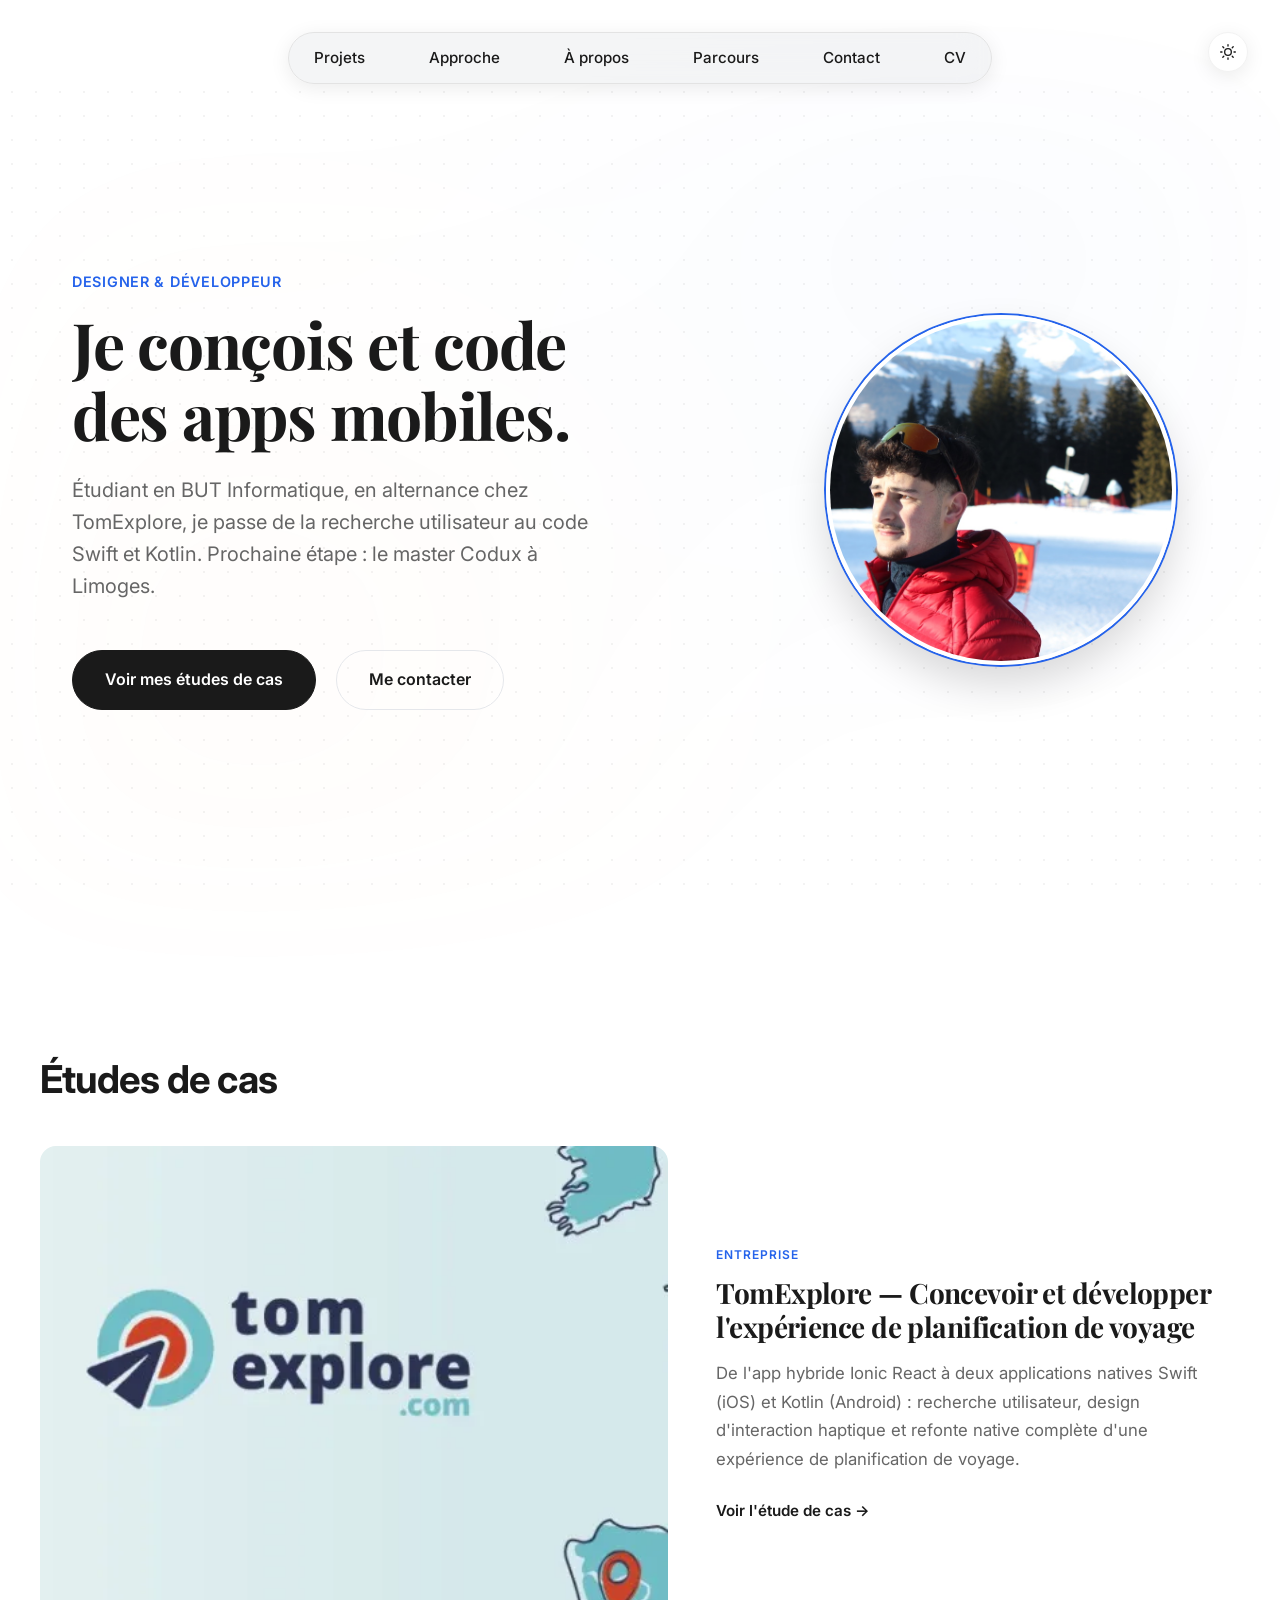
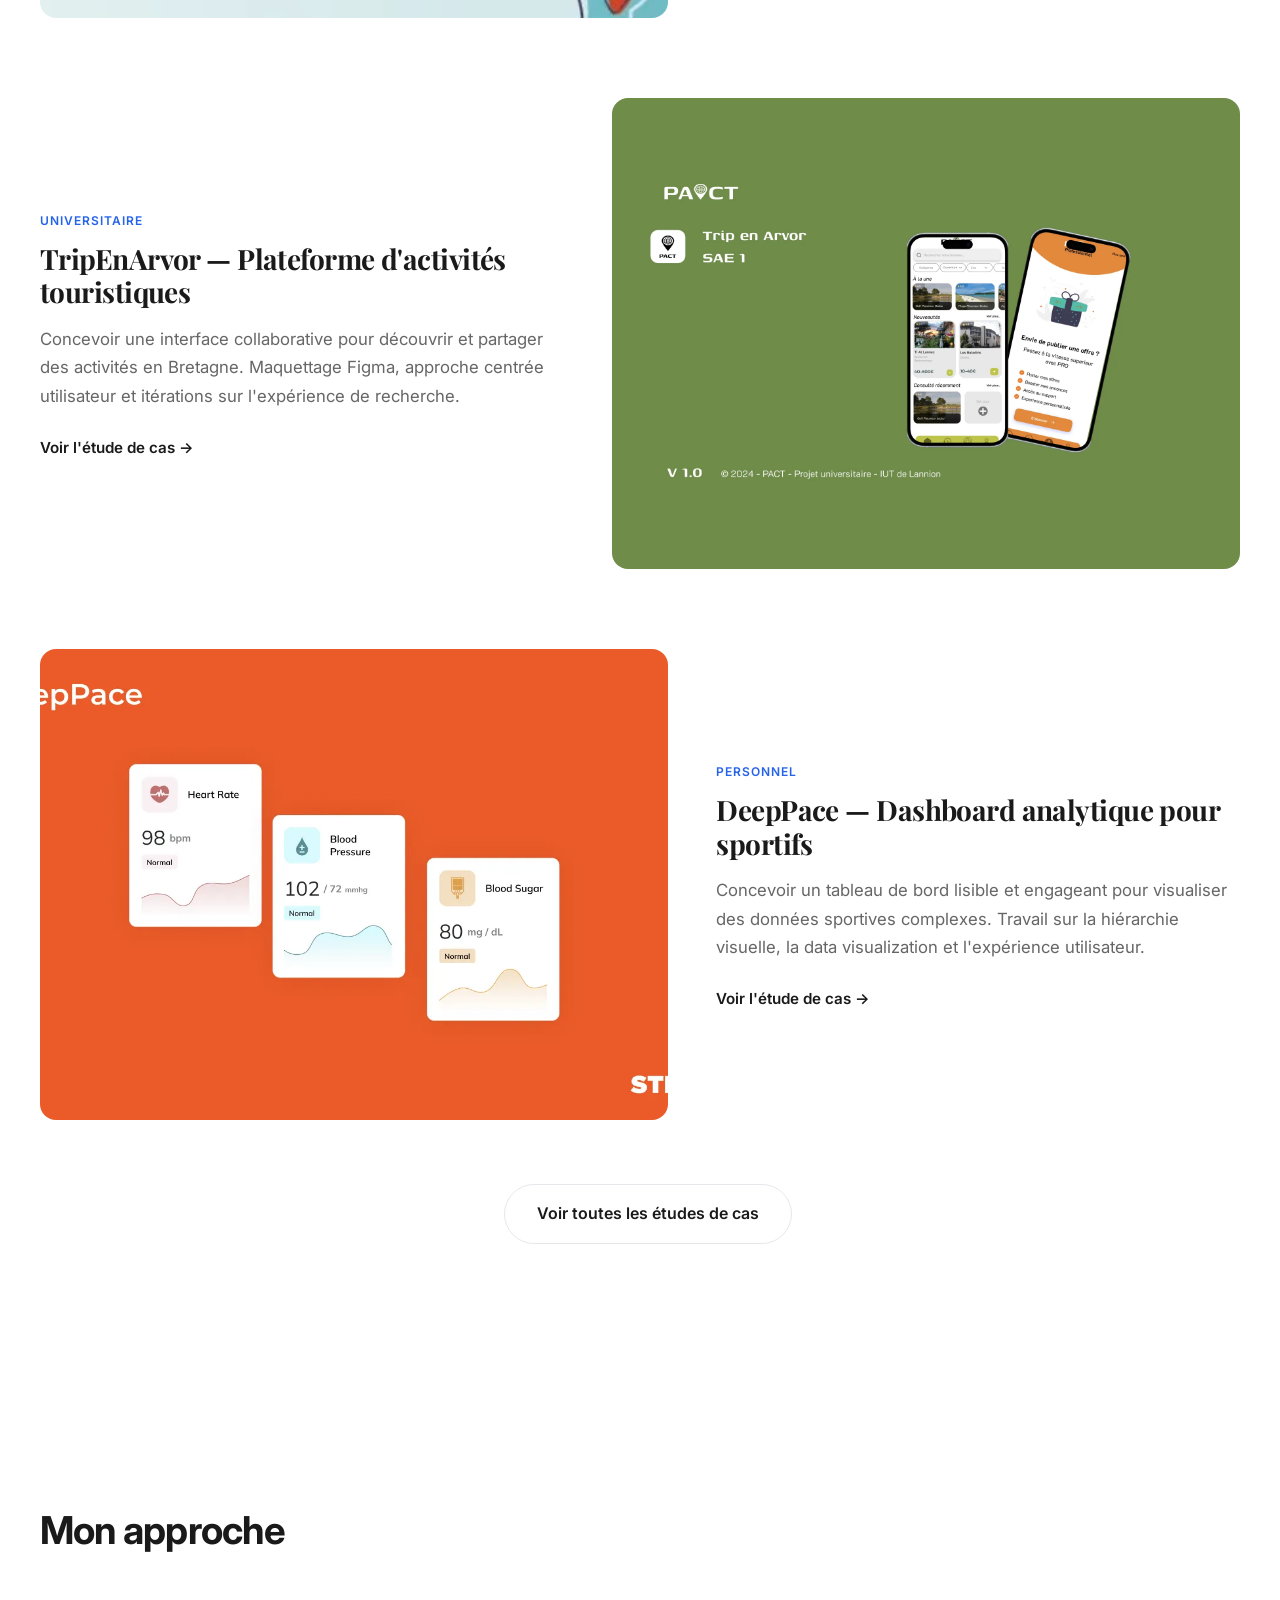
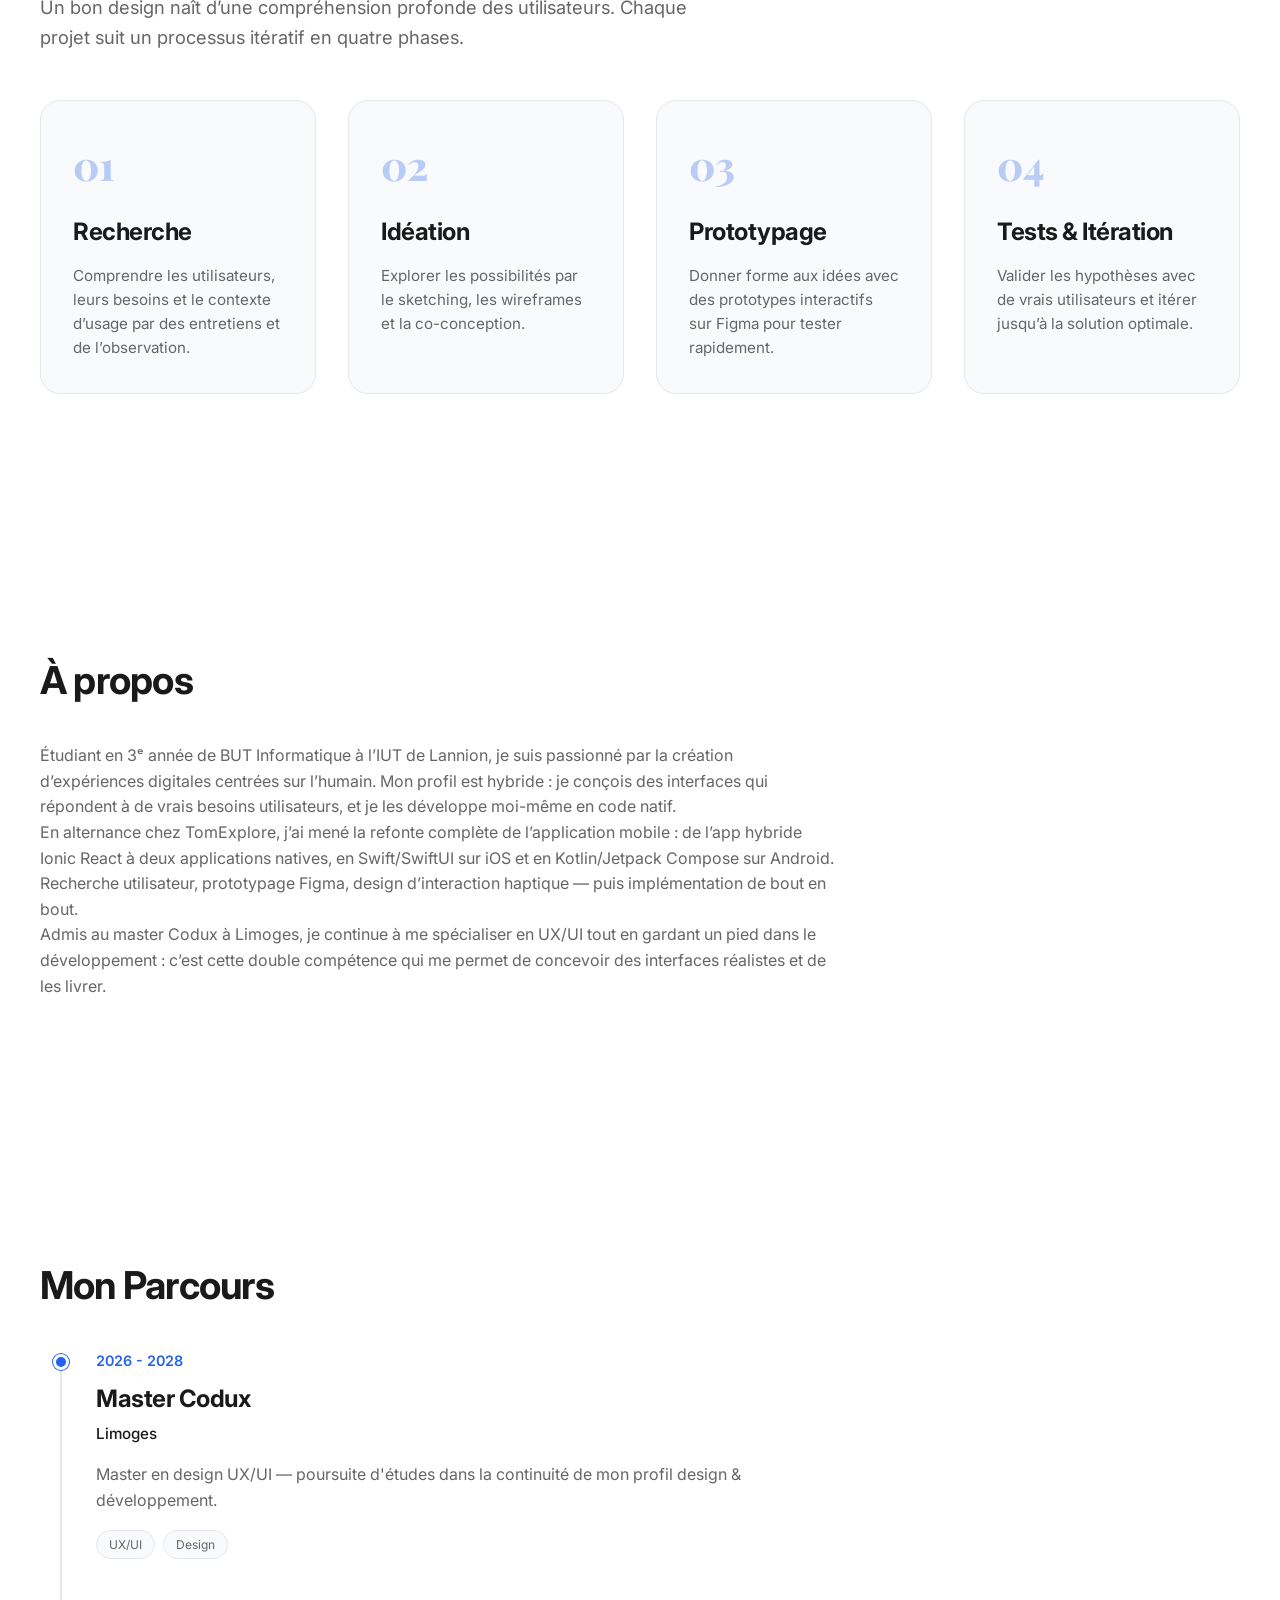
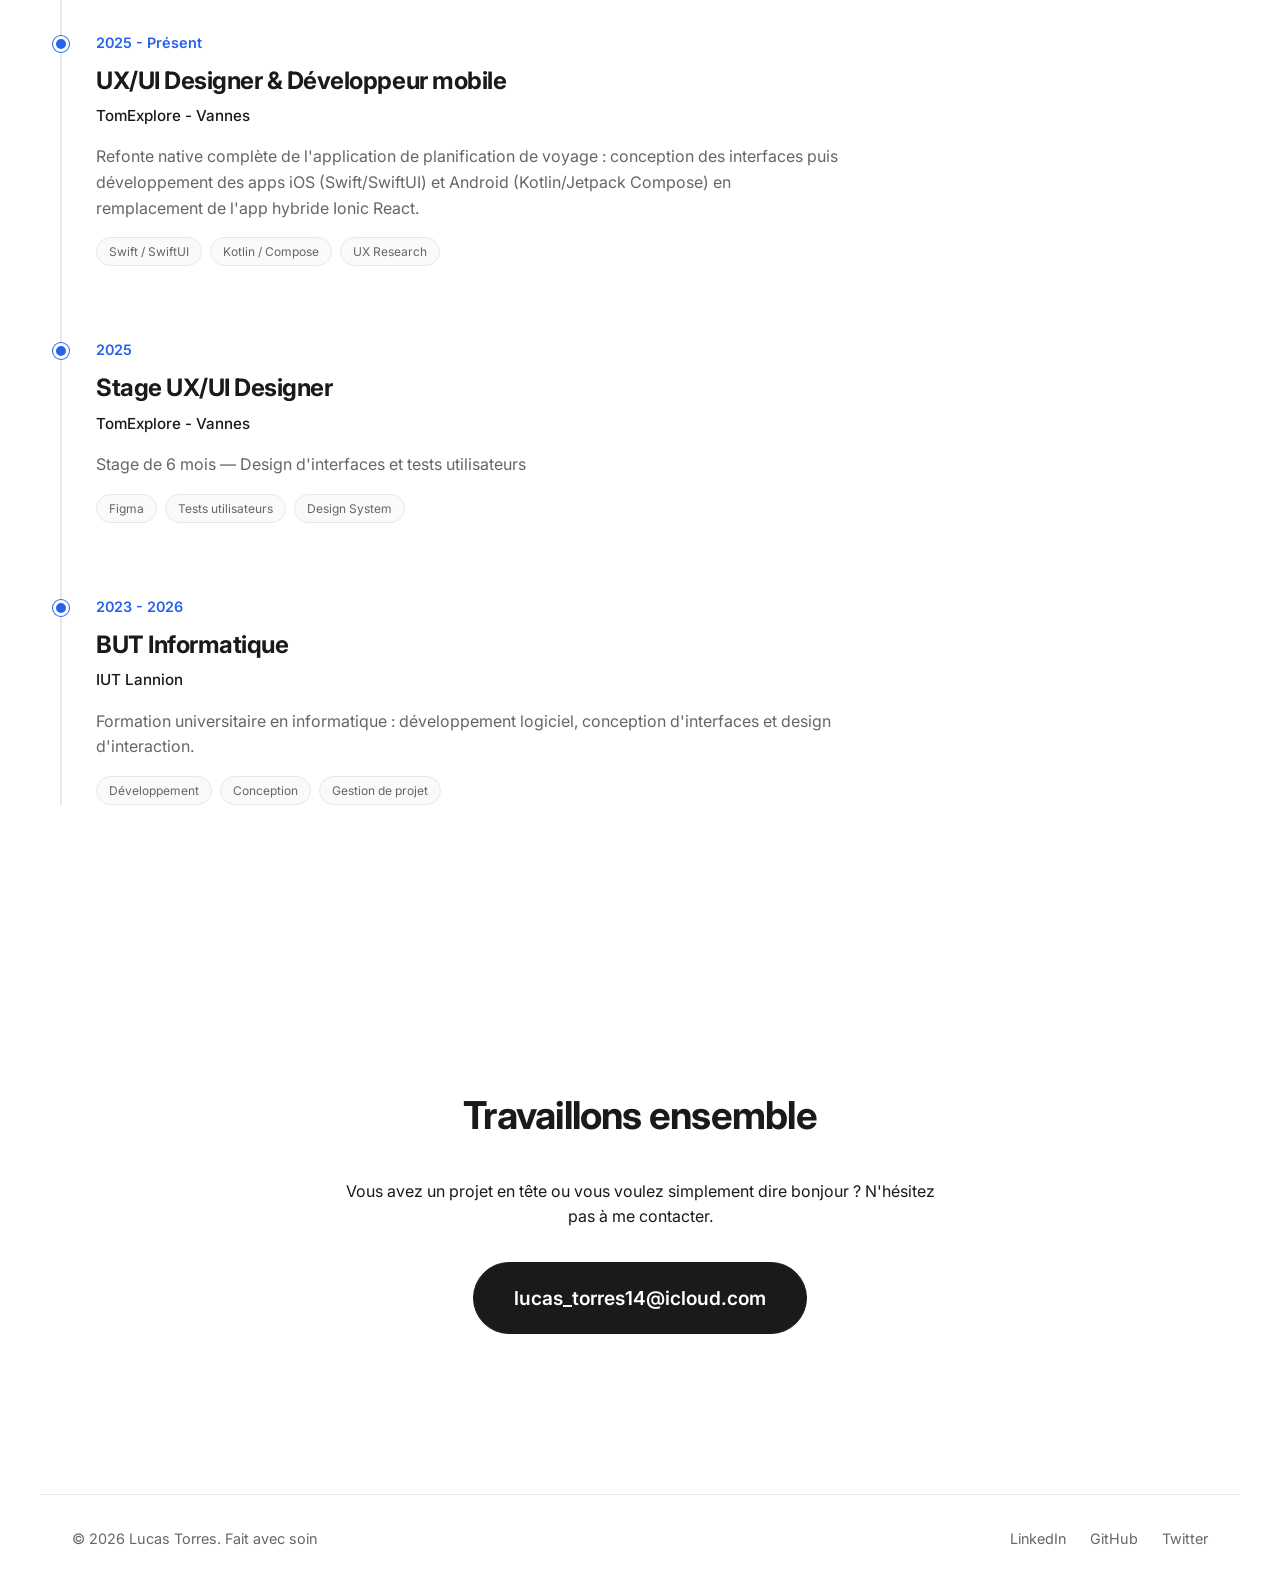
==== commit 4ea7421f: "Accroche raccourcie, curseur rond, intro animée et micro-interactions - Titre et description du hero" ====
--- a/index.html
+++ b/index.html
@@ -23,6 +23,7 @@
     <meta name="twitter:description" content="Portfolio de Lucas Torres, Designer UX/UI et Développeur mobile. Applications iOS et Android natives, recherche utilisateur et design d'interaction.">
     <meta name="twitter:image" content="https://lucas-torres.com/images/photo1.jpeg">
     <meta name="theme-color" content="#2563eb">
+    <script>(function(){var d=document.documentElement,t=localStorage.getItem("theme");if(t==="dark"||(!t&&matchMedia("(prefers-color-scheme: dark)").matches)){d.setAttribute("data-theme","dark")}try{if(!sessionStorage.getItem("intro-seen")&&!matchMedia("(prefers-reduced-motion: reduce)").matches){d.classList.add("is-loading")}}catch(e){}})();</script>
     <link rel="stylesheet" href="styles.css">
     <link rel="preconnect" href="https://fonts.googleapis.com">
     <link rel="preconnect" href="https://fonts.gstatic.com" crossorigin>
@@ -32,6 +33,13 @@
 </head>
 
 <body>
+    <div class="preloader" id="preloader" aria-hidden="true">
+        <div class="preloader-inner">
+            <p class="preloader-name"><span style="--i:0">L</span><span style="--i:1">u</span><span style="--i:2">c</span><span style="--i:3">a</span><span style="--i:4">s</span><span class="preloader-space"></span><span style="--i:5">T</span><span style="--i:6">o</span><span style="--i:7">r</span><span style="--i:8">r</span><span style="--i:9">e</span><span style="--i:10">s</span></p>
+            <div class="preloader-bar"><span></span></div>
+        </div>
+    </div>
+    <div class="scroll-progress" aria-hidden="true"></div>
     <header class="header">
         <nav class="nav">
             <ul class="nav-links">
@@ -79,9 +87,9 @@
                 <div class="hero-grid">
                     <div class="hero-content fade-in-up">
                         <p class="subtitle">Designer & Développeur</p>
-                        <h1>Je conçois et développe des expériences mobiles centrées sur l'utilisateur.</h1>
+                        <h1>Je conçois et code des apps mobiles.</h1>
                         <p class="description">
-                            Étudiant en BUT Informatique en alternance chez TomExplore, je conçois et développe des applications mobiles natives — de la recherche utilisateur au code Swift et Kotlin. Admis au master Codux à Limoges, je continue à faire dialoguer design et développement.
+                            Étudiant en BUT Informatique, en alternance chez TomExplore, je passe de la recherche utilisateur au code Swift et Kotlin. Prochaine étape : le master Codux à Limoges.
                         </p>
                         <div class="cta-group">
                             <a href="#work" class="btn btn-primary">Voir mes études de cas</a>
--- a/styles.css
+++ b/styles.css
@@ -1676,6 +1676,108 @@
    CASE STUDY PAGE
    =========================================== */
 
+/* Key figures band */
+.cs-stats {
+    display: grid;
+    grid-template-columns: repeat(4, 1fr);
+    gap: 2rem;
+    padding: 2.5rem;
+    background: var(--card-bg);
+    border: 1px solid var(--border-color);
+    border-radius: 16px;
+    margin: 2rem 0;
+    text-align: center;
+}
+
+.cs-stat-value {
+    display: block;
+    font-family: var(--font-serif);
+    font-size: 2.2rem;
+    font-weight: 700;
+    color: var(--accent-color);
+    line-height: 1.2;
+}
+
+.cs-stat-label {
+    display: block;
+    margin-top: 0.4rem;
+    font-size: 0.9rem;
+    color: var(--secondary-text);
+}
+
+@media (max-width: 768px) {
+    .cs-stats {
+        grid-template-columns: 1fr 1fr;
+        gap: 1.5rem;
+        padding: 1.5rem;
+    }
+}
+
+/* App Store badge-style button */
+.btn-appstore {
+    display: inline-flex;
+    align-items: center;
+    gap: 0.6rem;
+    background: #000000;
+    color: #ffffff;
+    border: 1px solid #000000;
+}
+
+.btn-appstore:hover {
+    background: #1f1f1f;
+    border-color: #1f1f1f;
+}
+
+.btn-appstore svg {
+    flex-shrink: 0;
+    margin-top: -2px;
+}
+
+[data-theme="dark"] .btn-appstore {
+    border-color: var(--border-color);
+}
+
+/* App showcase (three phone screens) */
+.app-showcase {
+    display: grid;
+    grid-template-columns: repeat(3, 1fr);
+    gap: 2.5rem;
+    margin: 3rem 0;
+}
+
+.app-showcase-item {
+    text-align: center;
+    margin: 0;
+}
+
+.app-showcase-item h3 {
+    font-size: 1.25rem;
+    margin-bottom: 0.5rem;
+}
+
+.app-showcase-item figcaption p {
+    color: var(--secondary-text);
+    font-size: 0.95rem;
+    line-height: 1.6;
+    margin-bottom: 1.5rem;
+}
+
+.app-showcase-item img {
+    width: 100%;
+    max-width: 280px;
+    height: auto;
+    border-radius: 28px;
+    border: 1px solid var(--border-color);
+    box-shadow: 0 20px 40px rgba(0, 0, 0, 0.12);
+}
+
+@media (max-width: 768px) {
+    .app-showcase {
+        grid-template-columns: 1fr;
+        gap: 3rem;
+    }
+}
+
 /* Meta bar (role, duration, tools) */
 .cs-meta {
     display: grid;
@@ -2079,4 +2181,336 @@
     .project-banner-image {
         margin-bottom: 3rem;
     }
-}+}
+
+/* ==========================================================================
+   Interactions : curseur, preloader, révélations, effets souris
+   ========================================================================== */
+
+/* --- Curseur personnalisé (rond) : uniquement souris/trackpad --- */
+@media (hover: hover) and (pointer: fine) {
+    body.has-cursor,
+    body.has-cursor a,
+    body.has-cursor button,
+    body.has-cursor .btn,
+    body.has-cursor input,
+    body.has-cursor textarea,
+    body.has-cursor select,
+    body.has-cursor label {
+        cursor: none !important;
+    }
+
+    .cursor,
+    .cursor-dot {
+        position: fixed;
+        top: 0;
+        left: 0;
+        border-radius: 50%;
+        pointer-events: none;
+        z-index: 10000;
+        will-change: transform;
+    }
+
+    .cursor {
+        width: 36px;
+        height: 36px;
+        border: 1.5px solid var(--accent-color);
+        display: flex;
+        align-items: center;
+        justify-content: center;
+        transition: width 0.3s cubic-bezier(0.22, 1, 0.36, 1),
+            height 0.3s cubic-bezier(0.22, 1, 0.36, 1),
+            background-color 0.3s ease,
+            border-color 0.3s ease,
+            opacity 0.3s ease;
+        opacity: 0;
+    }
+
+    .cursor-dot {
+        width: 6px;
+        height: 6px;
+        background-color: var(--accent-color);
+        transition: opacity 0.2s ease, width 0.2s ease, height 0.2s ease;
+        opacity: 0;
+    }
+
+    body.cursor-active .cursor,
+    body.cursor-active .cursor-dot {
+        opacity: 1;
+    }
+
+    .cursor.is-hover {
+        width: 52px;
+        height: 52px;
+        background-color: color-mix(in srgb, var(--accent-color) 12%, transparent);
+    }
+
+    .cursor.is-hover + .cursor-dot {
+        width: 4px;
+        height: 4px;
+    }
+
+    .cursor.is-view {
+        width: 88px;
+        height: 88px;
+        background-color: var(--accent-color);
+        border-color: var(--accent-color);
+    }
+
+    .cursor::after {
+        content: 'Voir';
+        font-family: var(--font-sans);
+        font-size: 0.8rem;
+        font-weight: 600;
+        letter-spacing: 0.04em;
+        color: #fff;
+        opacity: 0;
+        transform: scale(0.6);
+        transition: opacity 0.2s ease, transform 0.3s cubic-bezier(0.22, 1, 0.36, 1);
+    }
+
+    .cursor.is-view::after {
+        opacity: 1;
+        transform: scale(1);
+    }
+
+    .cursor.is-view + .cursor-dot {
+        opacity: 0;
+    }
+
+    .cursor.is-down {
+        transform: scale(0.85);
+    }
+}
+
+/* --- Preloader --- */
+.preloader {
+    display: none;
+}
+
+html.is-loading {
+    overflow: hidden;
+}
+
+html.is-loading .preloader {
+    position: fixed;
+    inset: 0;
+    z-index: 20000;
+    display: flex;
+    align-items: center;
+    justify-content: center;
+    background-color: var(--bg-color);
+    color: var(--text-color);
+    transition: transform 0.9s cubic-bezier(0.76, 0, 0.24, 1);
+}
+
+html.is-loading.is-loaded .preloader {
+    transform: translateY(-100%);
+}
+
+.preloader-inner {
+    text-align: center;
+}
+
+.preloader-name {
+    font-family: var(--font-serif);
+    font-size: clamp(2.5rem, 7vw, 5rem);
+    font-weight: 700;
+    letter-spacing: -0.02em;
+    line-height: 1;
+    display: flex;
+    justify-content: center;
+    overflow: hidden;
+    padding-bottom: 0.15em;
+    margin-bottom: 1.75rem;
+}
+
+.preloader-name span {
+    display: inline-block;
+    transform: translateY(110%);
+    opacity: 0;
+    animation: preloaderLetter 0.7s cubic-bezier(0.22, 1, 0.36, 1) forwards;
+    animation-delay: calc(var(--i, 0) * 45ms + 120ms);
+}
+
+.preloader-space {
+    width: 0.3em;
+}
+
+html.is-loaded .preloader-name span {
+    animation: preloaderLetterOut 0.4s cubic-bezier(0.76, 0, 0.24, 1) forwards;
+    animation-delay: calc(var(--i, 0) * 20ms);
+}
+
+@keyframes preloaderLetter {
+    to {
+        transform: translateY(0);
+        opacity: 1;
+    }
+}
+
+@keyframes preloaderLetterOut {
+    to {
+        transform: translateY(-110%);
+        opacity: 0;
+    }
+}
+
+.preloader-bar {
+    width: min(220px, 50vw);
+    height: 2px;
+    margin: 0 auto;
+    background-color: var(--border-color);
+    border-radius: 2px;
+    overflow: hidden;
+}
+
+.preloader-bar span {
+    display: block;
+    height: 100%;
+    width: 100%;
+    background-color: var(--accent-color);
+    transform-origin: left;
+    transform: scaleX(0);
+    animation: preloaderBar 1.1s cubic-bezier(0.65, 0, 0.35, 1) 0.2s forwards;
+}
+
+@keyframes preloaderBar {
+    to {
+        transform: scaleX(1);
+    }
+}
+
+/* Les animations d'entrée du hero attendent la fin du preloader */
+html.is-loading:not(.is-loaded) .fade-in-up,
+html.is-loading:not(.is-loaded) .hero h1 .word-inner {
+    animation-play-state: paused;
+}
+
+/* --- Révélation du titre mot par mot --- */
+.hero h1 .word {
+    display: inline-block;
+    overflow: hidden;
+    vertical-align: bottom;
+    padding-bottom: 0.12em;
+    margin-bottom: -0.12em;
+}
+
+.hero h1 .word-inner {
+    display: inline-block;
+    transform: translateY(110%);
+    animation: wordUp 0.9s cubic-bezier(0.22, 1, 0.36, 1) forwards;
+    animation-delay: calc(var(--i, 0) * 80ms + 150ms);
+}
+
+@keyframes wordUp {
+    to {
+        transform: translateY(0);
+    }
+}
+
+/* --- Barre de progression du scroll --- */
+.scroll-progress {
+    position: fixed;
+    top: 0;
+    left: 0;
+    height: 3px;
+    width: 100%;
+    background-color: var(--accent-color);
+    transform-origin: left;
+    transform: scaleX(0);
+    z-index: 150;
+    pointer-events: none;
+}
+
+/* --- Boutons et liens magnétiques --- */
+.magnetic {
+    transform: translate(var(--mx, 0px), var(--my, 0px));
+    transition: transform 0.35s cubic-bezier(0.22, 1, 0.36, 1),
+        box-shadow var(--transition-base),
+        background-color var(--transition-base),
+        color var(--transition-base);
+}
+
+.btn.magnetic:hover {
+    transform: translate(var(--mx, 0px), calc(var(--my, 0px) - 2px));
+}
+
+/* --- Inclinaison 3D des images de projets --- */
+.case-study-link {
+    perspective: 1000px;
+}
+
+.case-study-image {
+    transform: rotateX(var(--ry, 0deg)) rotateY(var(--rx, 0deg));
+    transition: transform 0.5s cubic-bezier(0.22, 1, 0.36, 1), box-shadow 0.5s ease;
+    transform-style: preserve-3d;
+}
+
+.case-study-link:hover .case-study-image {
+    box-shadow: 0 30px 60px rgba(0, 0, 0, 0.15);
+}
+
+[data-theme="dark"] .case-study-link:hover .case-study-image {
+    box-shadow: 0 30px 60px rgba(0, 0, 0, 0.45);
+}
+
+/* --- Halo qui suit la souris sur les étapes de l'approche --- */
+.approche-step {
+    position: relative;
+    overflow: hidden;
+}
+
+.approche-step::before {
+    content: '';
+    position: absolute;
+    inset: 0;
+    background: radial-gradient(260px circle at var(--mx, 50%) var(--my, 50%),
+            color-mix(in srgb, var(--accent-color) 16%, transparent),
+            transparent 65%);
+    opacity: 0;
+    transition: opacity 0.4s ease;
+    pointer-events: none;
+}
+
+.approche-step:hover::before {
+    opacity: 1;
+}
+
+.approche-step > * {
+    position: relative;
+}
+
+/* --- Parallaxe de la photo du hero --- */
+.hero-image img {
+    transform: translate(var(--px, 0px), var(--py, 0px)) scale(var(--s, 1));
+}
+
+.hero-image img:hover {
+    --s: 1.03;
+    transform: translate(var(--px, 0px), var(--py, 0px)) scale(var(--s, 1));
+}
+
+/* --- Accessibilité : mouvement réduit --- */
+@media (prefers-reduced-motion: reduce) {
+    .cursor,
+    .cursor-dot,
+    .scroll-progress {
+        display: none;
+    }
+
+    .hero h1 .word-inner {
+        transform: none;
+        animation: none;
+    }
+
+    .magnetic,
+    .case-study-image,
+    .hero-image img {
+        transform: none !important;
+    }
+
+    .hero-image {
+        animation: none;
+    }
+}
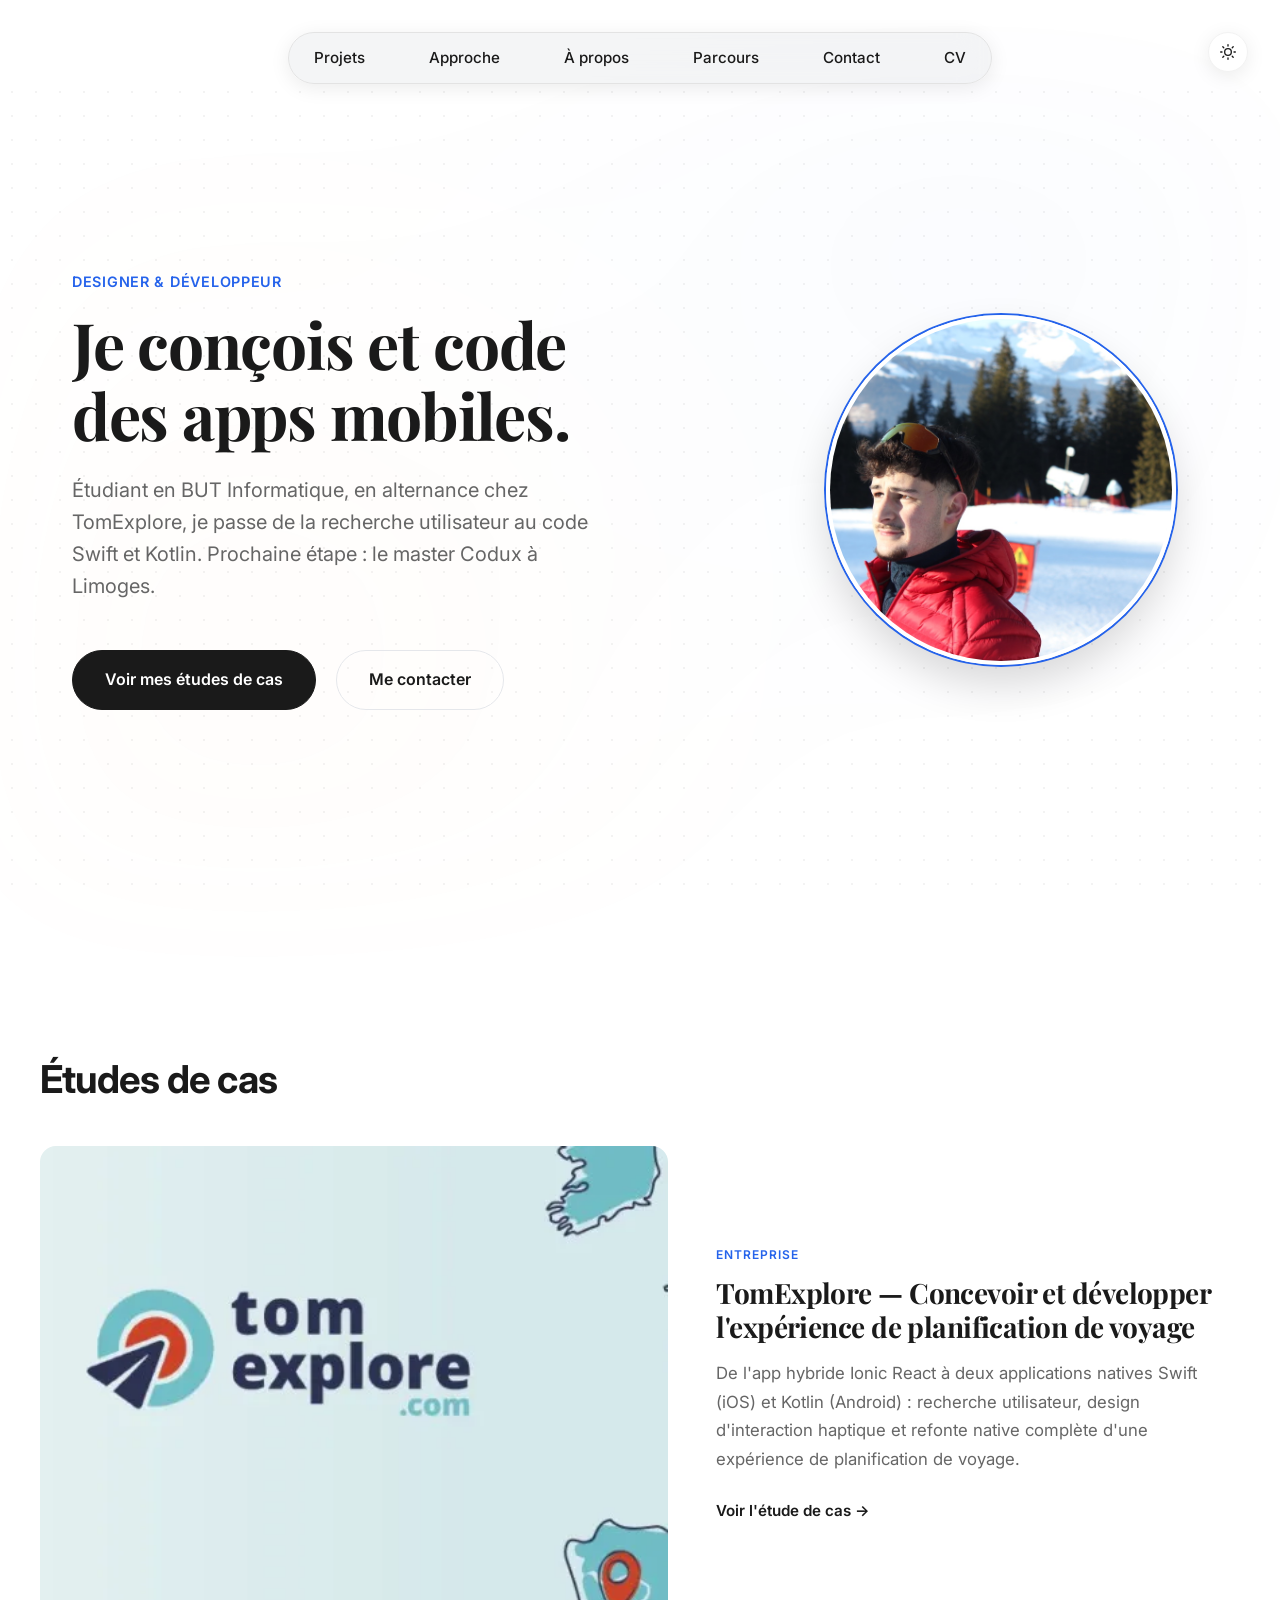
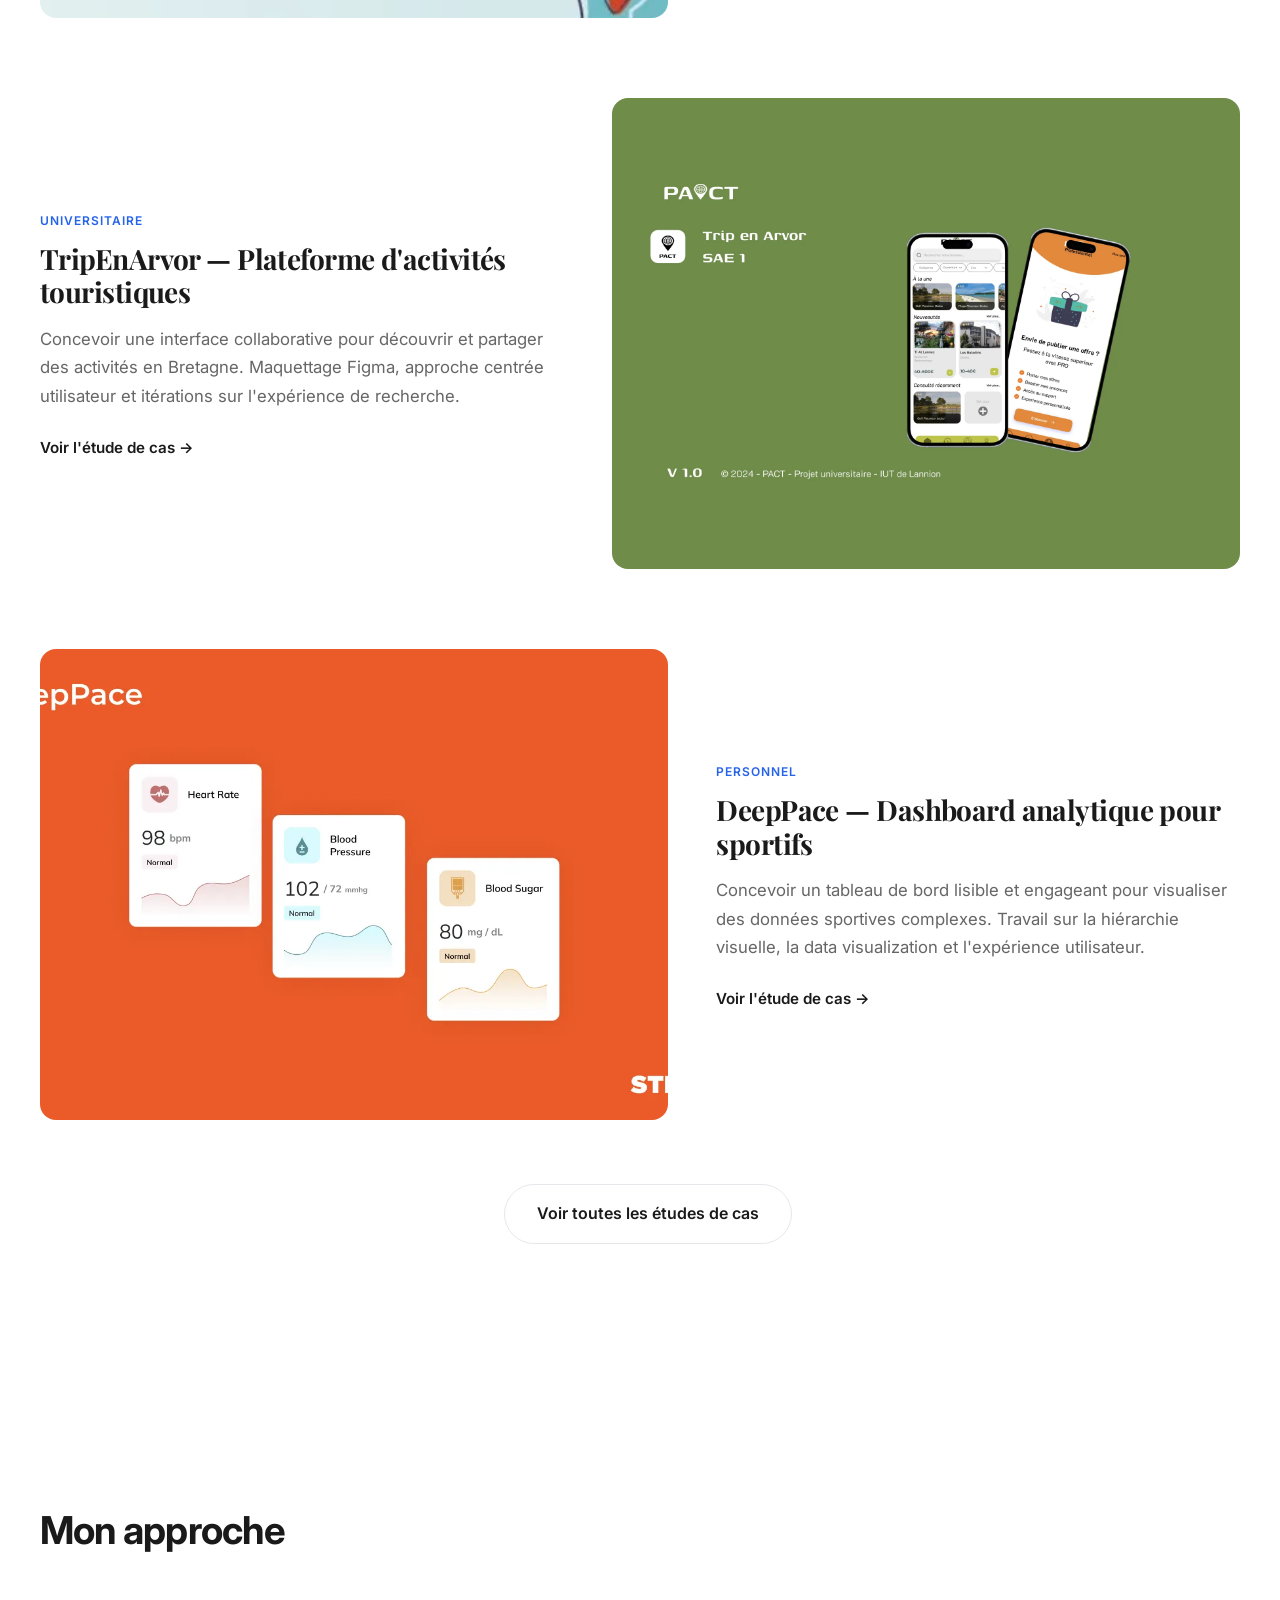
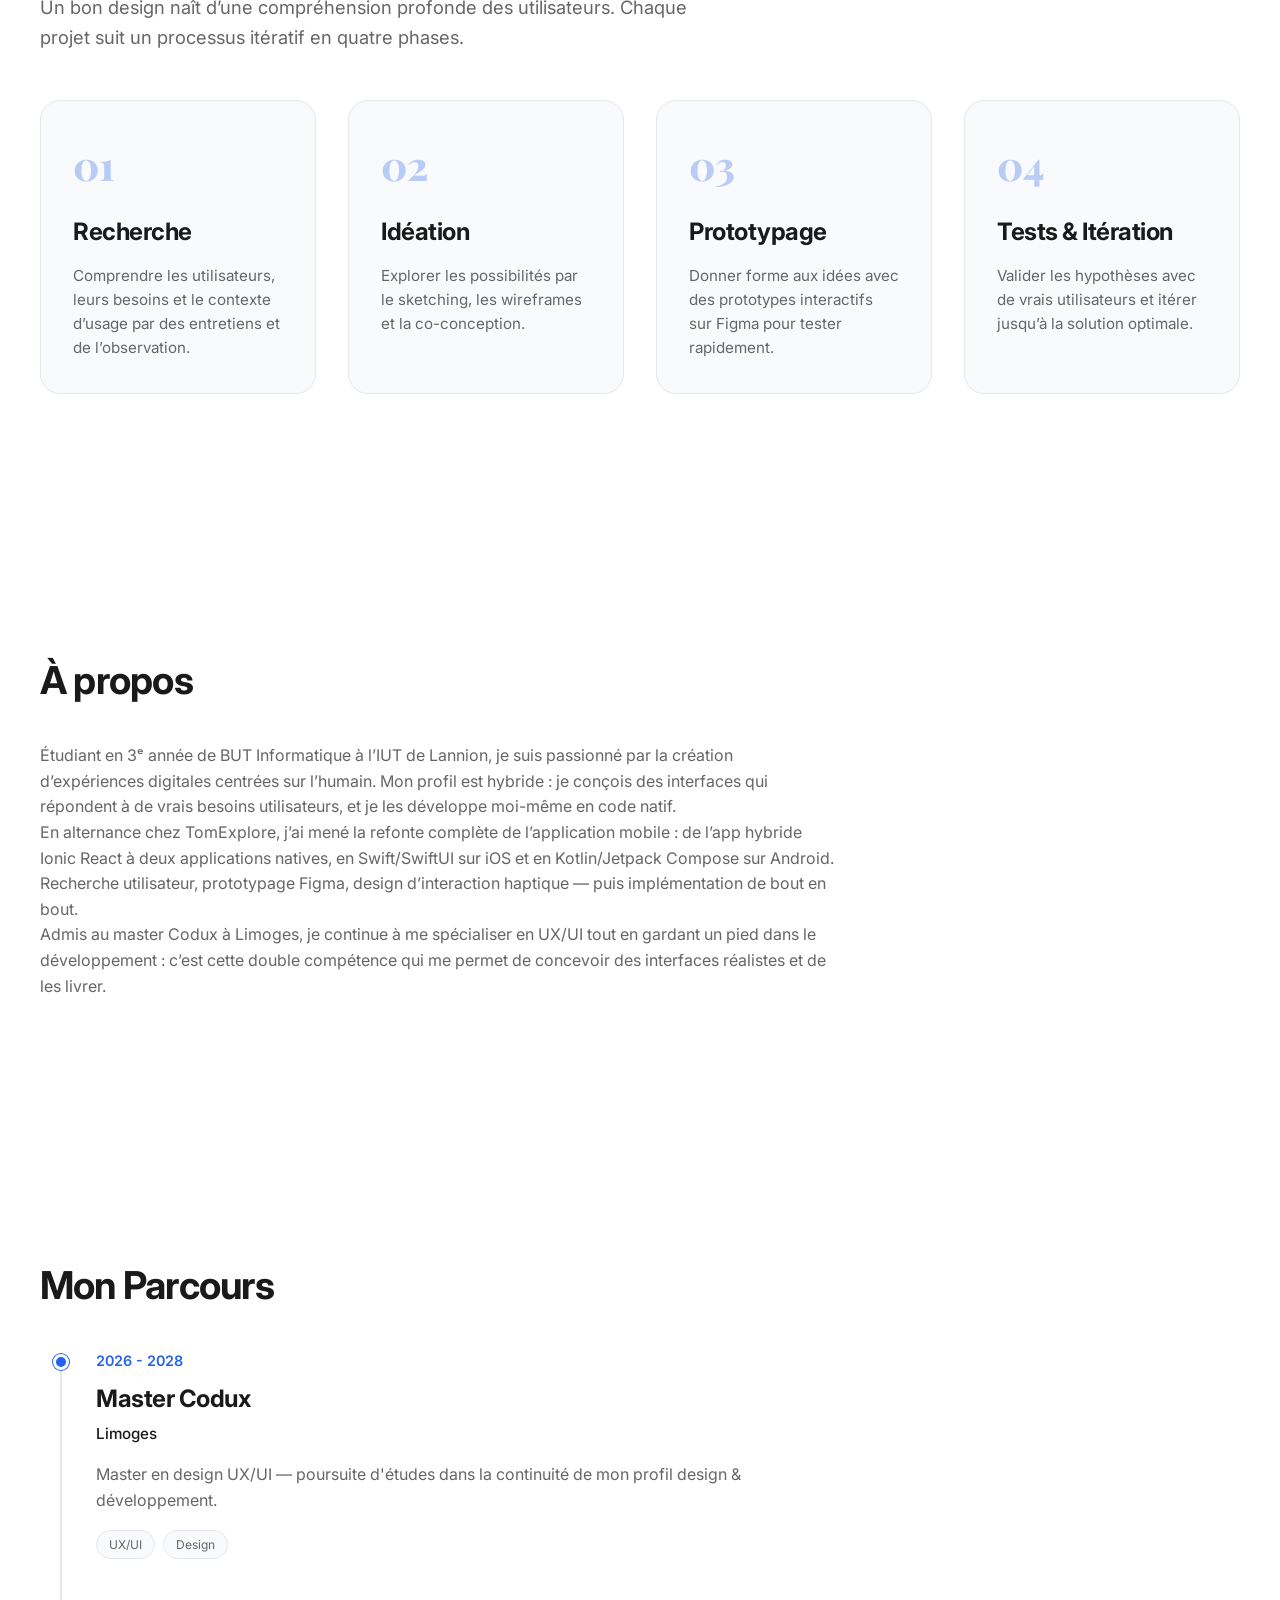
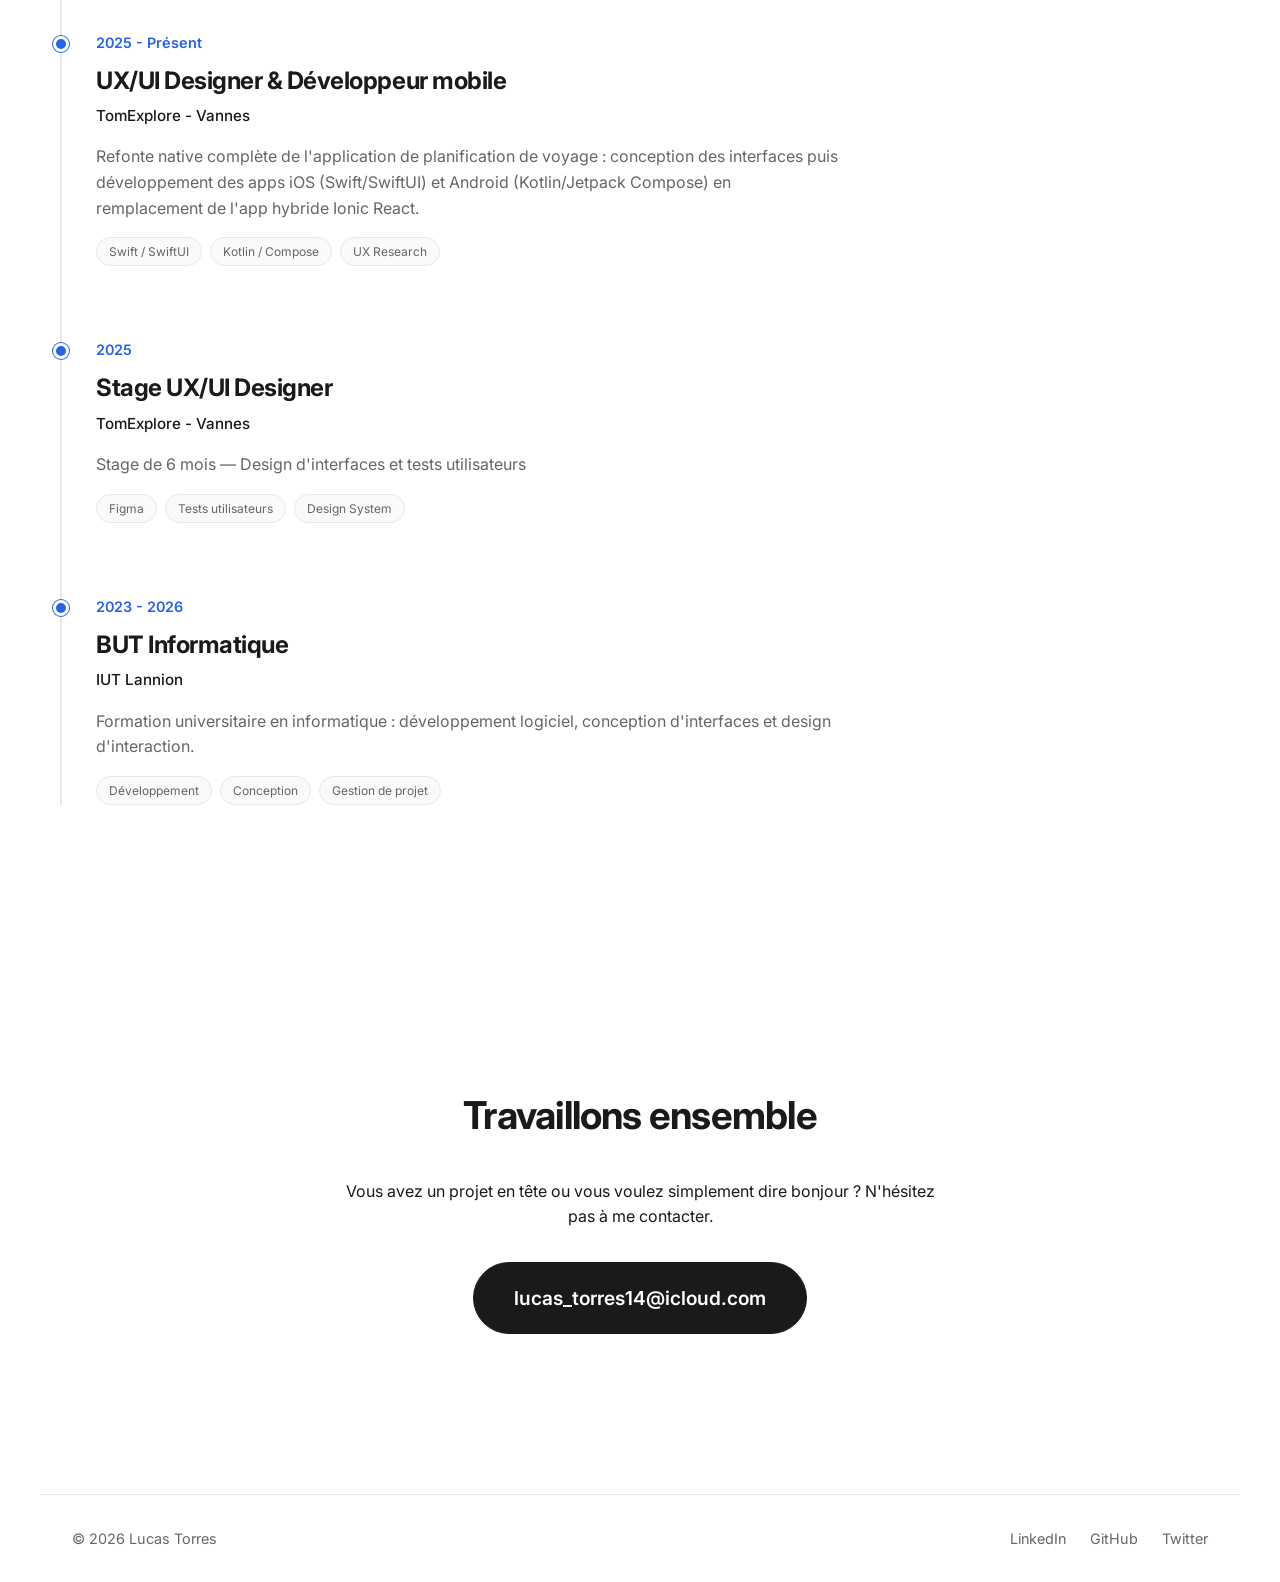
==== commit 50987f7d: "Retire « Fait avec soin » du pied de page Co-Authored-By: Claude Fable 5.1 <noreply@anthropic.com> C" ====
--- a/index.html
+++ b/index.html
@@ -290,7 +290,7 @@
     </main>
 
     <footer class="footer container">
-        <p>&copy; 2026 Lucas Torres. Fait avec soin</p>
+        <p>&copy; 2026 Lucas Torres</p>
         <div class="social-links">
             <a href="https://www.linkedin.com/in/lucastorres14/" target="_blank" rel="noopener noreferrer">LinkedIn</a>
             <a href="https://github.com/LucasOtw" target="_blank" rel="noopener noreferrer">GitHub</a>
--- a/styles.css
+++ b/styles.css
@@ -2240,8 +2240,8 @@
     }
 
     .cursor.is-hover {
-        width: 52px;
-        height: 52px;
+        width: 46px;
+        height: 46px;
         background-color: color-mix(in srgb, var(--accent-color) 12%, transparent);
     }
 
@@ -2251,16 +2251,17 @@
     }
 
     .cursor.is-view {
-        width: 88px;
-        height: 88px;
-        background-color: var(--accent-color);
-        border-color: var(--accent-color);
+        width: 60px;
+        height: 60px;
+        background-color: color-mix(in srgb, var(--accent-color) 85%, transparent);
+        border-color: transparent;
+        backdrop-filter: blur(2px);
     }
 
     .cursor::after {
         content: 'Voir';
         font-family: var(--font-sans);
-        font-size: 0.8rem;
+        font-size: 0.7rem;
         font-weight: 600;
         letter-spacing: 0.04em;
         color: #fff;
@@ -2448,11 +2449,11 @@
 }
 
 .case-study-link:hover .case-study-image {
-    box-shadow: 0 30px 60px rgba(0, 0, 0, 0.15);
+    box-shadow: 0 16px 40px rgba(0, 0, 0, 0.08);
 }
 
 [data-theme="dark"] .case-study-link:hover .case-study-image {
-    box-shadow: 0 30px 60px rgba(0, 0, 0, 0.45);
+    box-shadow: 0 16px 40px rgba(0, 0, 0, 0.3);
 }
 
 /* --- Halo qui suit la souris sur les étapes de l'approche --- */
